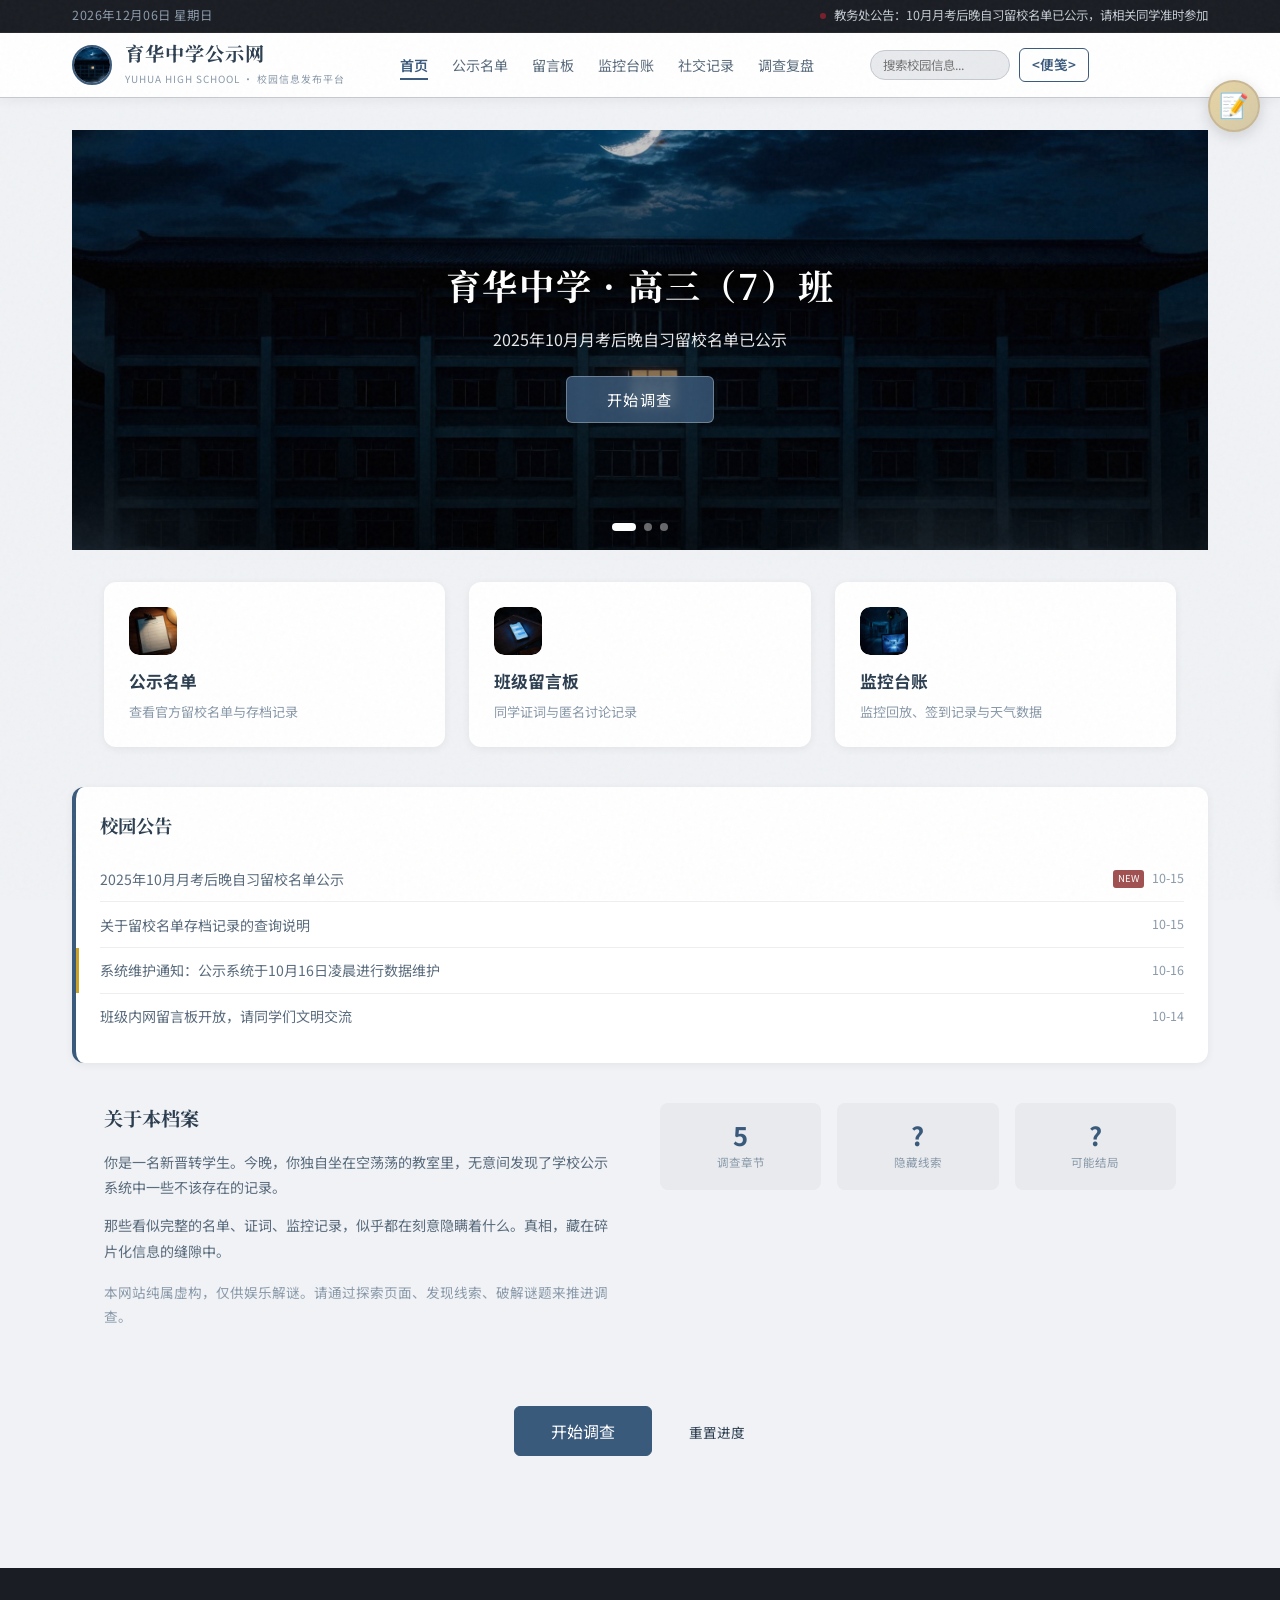
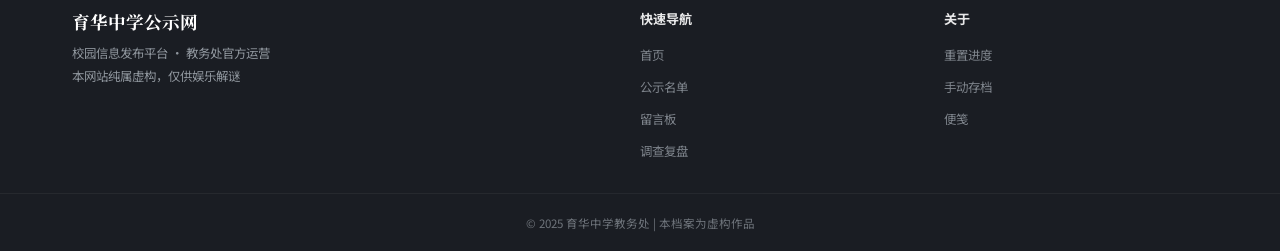
==== game.html @ dbfaebfc "Add files via upload" ====
<!DOCTYPE html>
<html lang="zh-CN">
<head>
<meta charset="UTF-8">
<meta name="viewport" content="width=device-width, initial-scale=1.0">
<title>育华中学公示网 | 晚自习留校名单</title>
<link href="https://fonts.googleapis.com/css2?family=Noto+Serif+SC:wght@400;700&family=Noto+Sans+SC:wght@300;400;500;700&display=swap" rel="stylesheet">
<link rel="stylesheet" href="style.css">
</head>
<body>

<!-- ========== 顶部公告栏 ========== -->
<div class="top-bar">
  <div class="top-bar-inner">
    <span class="top-bar-date" id="top-bar-date">2025年10月15日 星期三</span>
    <div class="top-bar-notice">
      <span class="notice-dot"></span>
      <span>教务处公告：10月月考后晚自习留校名单已公示，请相关同学准时参加</span>
    </div>
  </div>
</div>

<!-- ========== 粘性导航头 ========== -->
<header class="site-header-bar" id="site-header-bar">
  <div class="header-inner">
    <div class="header-logo" onclick="showPage('page-home')">
      <div class="logo-icon">
        <img src="school-night.jpg" alt="校徽" class="logo-img">
      </div>
      <div class="logo-text">
        <h1>育华中学公示网</h1>
        <span>YUHUA HIGH SCHOOL · 校园信息发布平台</span>
      </div>
    </div>
    <nav class="header-nav">
      <a href="#" onclick="showPage('page-home');return false;" class="active" data-nav="page-home">首页</a>
      <a href="#" onclick="showPage('page-ch1-main');return false;" data-nav="page-ch1-main">公示名单</a>
      <a href="#" onclick="showPage('page-ch2-forum');return false;" data-nav="page-ch2-forum">留言板</a>
      <a href="#" onclick="showPage('page-ch3-monitor');return false;" data-nav="page-ch3-monitor">监控台账</a>
      <a href="#" onclick="showPage('page-ch4-social');return false;" data-nav="page-ch4-social">社交记录</a>
      <a href="#" onclick="showPage('page-ch5-review');return false;" data-nav="page-ch5-review">调查复盘</a>
    </nav>
    <div class="header-actions">
      <div class="header-search">
        <input type="text" placeholder="搜索校园信息..." id="header-search-input">
      </div>
      <div class="header-progress" id="header-progress" style="display:none;">
        <span class="progress-chapter" id="chapter-indicator">序章</span>
      </div>
      <a href="#" class="notepad-link" onclick="toggleNotepad();return false;" title="打开便笺">&lt;便笺&gt;</a>
      <button class="header-btn" onclick="AudioSys.toggle()" title="音效开关" id="audio-toggle"><img src="icon-audio.svg" class="icon-img btn-icon" alt="" aria-hidden="true"></button>
      <button class="header-btn" id="hint-btn" onclick="onHintButtonClick()" title="获取提示（点击3次获得完整提示，可随时回顾）"><img src="icon-bulb.svg" class="icon-img btn-icon" alt="" aria-hidden="true"></button>
      <button class="header-btn" onclick="saveGame()" title="手动存档"><img src="icon-save.svg" class="icon-img btn-icon" alt="" aria-hidden="true"></button>
    </div>
  </div>
</header>

<!-- ========== 便签纸面板 ========== -->
<div class="notepad-panel theme-yellow" id="notepad-panel">
  <button class="notepad-hide-btn" onclick="toggleNotepad()" title="隐藏便笺">−</button>
  <div class="notepad-header">
    <h3>调查笔记</h3>
    <div style="display:flex;align-items:center;gap:8px;">
      <div class="notepad-theme-selector">
        <div class="theme-dot active" style="background:#fef9e7;border-color:#e8d5a3;" onclick="changeNotepadTheme('theme-yellow')" title="经典黄"></div>
        <div class="theme-dot" style="background:#e8f4fd;" onclick="changeNotepadTheme('theme-blue')" title="深海蓝"></div>
        <div class="theme-dot" style="background:#fde8f0;" onclick="changeNotepadTheme('theme-pink')" title="樱花粉"></div>
        <div class="theme-dot" style="background:#2a2d33;" onclick="changeNotepadTheme('theme-dark')" title="暗夜黑"></div>
      </div>
    </div>
  </div>
  
  <!-- 便签纸工具栏 -->
  <div class="notepad-toolbar">
    <div class="toolbar-section">
      <span class="toolbar-label">快速插入</span>
      <div class="toolbar-btns">
        <button class="toolbar-btn" onclick="insertTimestamp()" title="插入时间戳"><img src="icon-clock.svg" class="icon-img btn-icon" alt="" aria-hidden="true"></button>
        <button class="toolbar-btn" onclick="insertNotepadTemplate('timeline')" title="时间线模板"><img src="icon-calendar.svg" class="icon-img btn-icon" alt="" aria-hidden="true"></button>
        <button class="toolbar-btn" onclick="insertNotepadTemplate('clues')" title="线索清单"><img src="icon-list.svg" class="icon-img btn-icon" alt="" aria-hidden="true"></button>
        <button class="toolbar-btn" onclick="insertNotepadTemplate('symbols')" title="符号线索"><img src="icon-crystal.svg" class="icon-img btn-icon" alt="" aria-hidden="true"></button>
        <button class="toolbar-btn" onclick="insertNotepadTemplate('evidence')" title="证据链"><img src="icon-link.svg" class="icon-img btn-icon" alt="" aria-hidden="true"></button>
        <button class="toolbar-btn" onclick="insertNotepadTemplate('suspects')" title="嫌疑人"><img src="icon-detective.svg" class="icon-img btn-icon" alt="" aria-hidden="true"></button>
      </div>
    </div>
    <div class="toolbar-section">
      <span class="toolbar-label">操作</span>
      <div class="toolbar-btns">
        <button class="toolbar-btn" onclick="exportNotepad()" title="导出笔记"><img src="icon-save.svg" class="icon-img btn-icon" alt="" aria-hidden="true"></button>
        <button class="toolbar-btn danger" onclick="clearNotepad()" title="清空"><img src="icon-trash.svg" class="icon-img btn-icon" alt="" aria-hidden="true"></button>
      </div>
    </div>
  </div>
  
  <div class="notepad-body">
    <textarea id="notepad-text" placeholder="在这里记录你的推理和发现..."></textarea>
  </div>
  <div class="notepad-footer">
    <span>自动保存中...</span>
    <span id="notepad-wordcount">0 字</span>
  </div>
</div>

<!-- ========== 便笺悬浮按钮 ========== -->
<button class="notepad-toggle" id="notepad-toggle" onclick="toggleNotepad()" title="打开便笺">📝</button>

<!-- ========== 提示气泡 ========== -->
<div class="hint-bubble" id="hint-bubble"></div>

<!-- ========== 提示面板（可反复查看已解锁的各级提示） ========== -->
<div class="hint-panel" id="hint-panel">
  <div class="hint-panel-header">
    <span class="hint-panel-title"><img src="icon-bulb.svg" class="icon-img inline-icon" alt="" style="width:18px;height:18px;vertical-align:middle;"> 调查提示</span>
    <button class="hint-panel-close" onclick="toggleHintPanel(false)" title="关闭">&times;</button>
  </div>
  <div class="hint-panel-body" id="hint-panel-body">
    <p style="color:var(--text-muted);font-size:0.8rem;text-align:center;padding:20px 0;">点击下方按钮获取提示。每章最多3级，越往后越详细。已获取的提示可随时在此回顾。</p>
  </div>
  <div class="hint-panel-footer">
    <button class="btn btn-primary hint-next-btn" id="hint-next-btn" onclick="getHint(currentChapterHint)">获取下一级提示</button>
  </div>
</div>
<div class="hint-panel-overlay" id="hint-panel-overlay" onclick="toggleHintPanel(false)"></div>

<!-- ========== 章节过渡动画 ========== -->
<div class="chapter-trans" id="chapter-transition">
  <div class="ch-num">CHAPTER 01</div>
  <div class="ch-title">异常公示</div>
  <div class="ch-sub">一切看起来都很正常，除了那些被精心掩盖的细节。</div>
  <div class="ch-tap">点击继续</div>
</div>

<!-- ========== 模态框容器 ========== -->
<div class="modal-overlay" id="modal-generic" onclick="if(event.target===this)closeModal('modal-generic')">
  <div class="modal-box">
    <div class="modal-header">
      <h2 id="modal-title">标题</h2>
      <button class="modal-close" onclick="closeModal('modal-generic')">×</button>
    </div>
    <div class="modal-body" id="modal-body">内容</div>
  </div>
</div>

<!-- ═══════════════════════════════════════ -->
<!-- ========== 页面内容开始 ========== -->
<!-- ═══════════════════════════════════════ -->

<!-- ═══════════════════════════════════════ -->
<!-- ========== 首页/Hero区 ========== -->
<!-- ═══════════════════════════════════════ -->

<div class="page active" id="page-home">
  <!-- Hero 幻灯片 -->
  <div class="hero-section">
    <div class="hero-slide active" id="hero-slide-1">
      <div class="hero-bg" style="background:url('school-night.jpg') center/cover no-repeat;"></div>
      <div class="hero-overlay"></div>
      <div class="hero-content">
        <h2>育华中学 · 高三（7）班</h2>
        <p>2025年10月月考后晚自习留校名单已公示</p>
        <button class="hero-btn" onclick="startGame()">开始调查</button>
      </div>
    </div>
    <div class="hero-slide" id="hero-slide-2">
      <div class="hero-bg" style="background:url('classroom-night.jpg') center/cover no-repeat;"></div>
      <div class="hero-overlay"></div>
      <div class="hero-content">
        <h2>空荡的教室</h2>
        <p>那个夜晚，教室里发生了什么？</p>
      </div>
    </div>
    <div class="hero-slide" id="hero-slide-3">
      <div class="hero-bg" style="background:url('corridor-dark.jpg') center/cover no-repeat;"></div>
      <div class="hero-overlay"></div>
      <div class="hero-content">
        <h2>深夜走廊</h2>
        <p>每一份记录背后，都藏着不为人知的秘密</p>
      </div>
    </div>
    <div class="hero-dots">
      <div class="hero-dot active" onclick="switchHeroSlide(0)"></div>
      <div class="hero-dot" onclick="switchHeroSlide(1)"></div>
      <div class="hero-dot" onclick="switchHeroSlide(2)"></div>
    </div>
  </div>

  <!-- 快捷入口 -->
  <div class="quick-cards">
    <div class="quick-card" onclick="showPage('page-ch1-main')">
      <div class="quick-card-icon" style="background:#e8f4f8;color:#3a5a7c;">
        <img src="card-roster.jpg" alt="公示" class="quick-card-img">
      </div>
      <h3>公示名单</h3>
      <p>查看官方留校名单与存档记录</p>
    </div>
    <div class="quick-card" onclick="showPage('page-ch2-forum')">
      <div class="quick-card-icon" style="background:#fdf2f0;color:#a05050;">
        <img src="card-forum.jpg" alt="留言" class="quick-card-img">
      </div>
      <h3>班级留言板</h3>
      <p>同学证词与匿名讨论记录</p>
    </div>
    <div class="quick-card" onclick="showPage('page-ch3-monitor')">
      <div class="quick-card-icon" style="background:#f0f7f0;color:#4a7c59;">
        <img src="card-monitor.jpg" alt="监控" class="quick-card-img">
      </div>
      <h3>监控台账</h3>
      <p>监控回放、签到记录与天气数据</p>
    </div>
  </div>

  <!-- 公告栏 -->
  <div class="notice-board-home">
    <h3>校园公告</h3>
    <div class="notice-item-home" onclick="showPage('page-ch1-main')">
      <span class="notice-title">2025年10月月考后晚自习留校名单公示</span>
      <span class="tag-new">NEW</span>
      <span class="notice-date">10-15</span>
    </div>
    <div class="notice-item-home" onclick="showPage('page-ch1-archive')">
      <span class="notice-title">关于留校名单存档记录的查询说明</span>
      <span class="notice-date">10-15</span>
    </div>
    <div class="notice-item-home special" onclick="showPage('page-ch1-main')">
      <span class="notice-title">系统维护通知：公示系统于10月16日凌晨进行数据维护</span>
      <span class="notice-date">10-16</span>
    </div>
    <div class="notice-item-home" onclick="showPage('page-ch2-forum')">
      <span class="notice-title">班级内网留言板开放，请同学们文明交流</span>
      <span class="notice-date">10-14</span>
    </div>
  </div>

  <!-- 关于 -->
  <div class="about-section">
    <div class="about-text">
      <h3>关于本档案</h3>
      <p>你是一名新晋转学生。今晚，你独自坐在空荡荡的教室里，无意间发现了学校公示系统中一些不该存在的记录。</p>
      <p>那些看似完整的名单、证词、监控记录，似乎都在刻意隐瞒着什么。真相，藏在碎片化信息的缝隙中。</p>
      <p style="color:var(--text-muted);font-size:0.85rem;margin-top:1rem;">本网站纯属虚构，仅供娱乐解谜。请通过探索页面、发现线索、破解谜题来推进调查。</p>
    </div>
    <div class="about-stats">
      <div class="stat-item">
        <div class="stat-number">5</div>
        <div class="stat-label">调查章节</div>
      </div>
      <div class="stat-item">
        <div class="stat-number">?</div>
        <div class="stat-label">隐藏线索</div>
      </div>
      <div class="stat-item">
        <div class="stat-number">?</div>
        <div class="stat-label">可能结局</div>
      </div>
    </div>
  </div>

  <div style="text-align:center;padding:2rem 0;">
    <button class="btn btn-primary" onclick="startGame()" style="font-size:1rem;padding:12px 36px;">开始调查</button>
    <button class="btn btn-ghost" onclick="resetGame()" style="margin-left:12px;">重置进度</button>
  </div>
</div>

<!-- ═══════════════════════════════════════ -->
<!-- ========== 第一章：异常公示网页 ========== -->
<!-- ═══════════════════════════════════════ -->

<!-- 育华中学官方公示网（主页） -->
<div class="page" id="page-ch1-main">
  <div class="school-site">
    <div class="site-header">
      <h1><img src="icon-school.svg" class="icon-img title-icon" alt="" aria-hidden="true"> 育华中学官方公示网</h1>
      <div class="sub">育华中学教务处 · 校园信息发布平台</div>
    </div>
    <div class="site-nav">
      <a href="#" class="active" onclick="showPage('page-ch1-main');return false;">首页公示</a>
      <a href="#" onclick="showPage('page-ch1-archive');return false;">班级留校名单存档</a>
      <a href="#" class="locked" data-target="page-ch1-history" onclick="showPage('page-ch1-history');return false;">历史存档溯源</a>
      <a href="#" onclick="goToChapter(2);return false;">下一章 →</a>
    </div>
    <div class="site-body">
      <div class="notice-banner">
        <strong><img src="icon-megaphone.svg" class="icon-img title-icon" alt="" aria-hidden="true"> 公告</strong> 2025年10月月考后晚自习安排已公布，请各班级严格遵守留校名单安排。
      </div>

      <div class="card">
        <div class="card-title">2025年10月月考后晚自习留校名单</div>
        <div class="card-subtitle">公示日期：2025-10-15 | 有效期限：2025-10-15 至 2025-10-31</div>
        <p style="font-size:0.85rem;color:var(--text-muted);margin-bottom:12px;">
          以下名单为高三（7）班10月15日月考后晚自习留校学生名单。请相关学生准时参加，不得无故缺席。
        </p>
        <table class="data-table" id="ch1-roster-table">
          <thead>
            <tr><th>序号</th><th>姓名</th><th>学号</th><th>留校原因</th><th>签到状态</th></tr>
          </thead>
          <tbody>
            <tr><td>1</td><td>王明</td><td>20220301</td><td>数学补考</td><td><span style="color:var(--success);font-weight:600;">✓</span> 已签到</td></tr>
            <tr><td>2</td><td>李婷</td><td>20220305</td><td>英语听写</td><td><span style="color:var(--success);font-weight:600;">✓</span> 已签到</td></tr>
            <tr><td>3</td><td>张浩</td><td>20220308</td><td>物理实验</td><td><span style="color:var(--success);font-weight:600;">✓</span> 已签到</td></tr>
            <tr><td>4</td><td>刘洋</td><td>20220312</td><td>化学补习</td><td><span style="color:var(--success);font-weight:600;">✓</span> 已签到</td></tr>
            <tr><td>5</td><td>陈雪</td><td>20220315</td><td>语文默写</td><td><span style="color:var(--success);font-weight:600;">✓</span> 已签到</td></tr>
            <tr><td>6</td><td>赵伟</td><td>20220318</td><td>生物实验</td><td><span style="color:var(--success);font-weight:600;">✓</span> 已签到</td></tr>
            <tr><td>7</td><td>孙丽</td><td>20220322</td><td>地理补习</td><td><span style="color:var(--success);font-weight:600;">✓</span> 已签到</td></tr>
            <tr><td>8</td><td>周杰</td><td>20220325</td><td>历史补考</td><td><span style="color:var(--success);font-weight:600;">✓</span> 已签到</td></tr>
            <tr><td>9</td><td>吴敏</td><td>20220328</td><td>政治听写</td><td><span style="color:var(--success);font-weight:600;">✓</span> 已签到</td></tr>
            <tr class="anomaly"><td>10</td><td class="erased" data-clue="ch1-name" onclick="findClue('ch1-name','被抹去的名字','公示名单第10行的人名被刻意擦除，只留下了学号：20220333','real')">[已删除]</td><td>20220333</td><td>自习</td><td class="date-anomaly">? 未记录</td></tr>
          </tbody>
        </table>
        <p style="font-size:0.8rem;color:var(--text-muted);margin-top:12px;">
          注：名单共计 <strong>9人</strong> 实际留校，考勤记录完整。如有疑问请联系教务处张老师。
        </p>
      </div>

      <div class="card">
        <div class="card-title"><img src="icon-chart.svg" class="icon-img title-icon" alt="" aria-hidden="true"> 本月留校统计</div>
        <div style="display:grid;grid-template-columns:repeat(3,1fr);gap:16px;margin-top:12px;">
          <div style="text-align:center;padding:16px;background:#fafbfc;border-radius:8px;">
            <div style="font-size:1.5rem;font-weight:700;color:var(--accent-blue);">9</div>
            <div style="font-size:0.8rem;color:var(--text-muted);">实际留校人数</div>
          </div>
          <div style="text-align:center;padding:16px;background:#fafbfc;border-radius:8px;">
            <div style="font-size:1.5rem;font-weight:700;color:var(--success);">100%</div>
            <div style="font-size:0.8rem;color:var(--text-muted);">签到完成率</div>
          </div>
          <div style="text-align:center;padding:16px;background:#fafbfc;border-radius:8px;">
            <div style="font-size:1.5rem;font-weight:700;color:var(--warning);">0</div>
            <div style="font-size:0.8rem;color:var(--text-muted);">异常记录</div>
          </div>
        </div>
      </div>

      <div class="card" style="border-left:4px solid var(--warning);">
        <div class="card-title"><img src="icon-warning.svg" class="icon-img title-icon" alt="" aria-hidden="true"> 系统提示</div>
        <p style="font-size:0.85rem;color:var(--text-secondary);line-height:1.8;">
          公示系统于 <span class="date-anomaly">10月16日凌晨02:30</span> 进行了一次数据维护。维护期间部分历史记录可能被临时隐藏。<br>
          如发现名单异常，请通过班级内网留言板反馈。
        </p>
        <p style="font-size:0.8rem;color:var(--text-muted);margin-top:8px;">
          [维护日志] 操作员：admin | 维护类型：数据归档 | 影响范围：高三（7）班 10月15日记录
        </p>
      </div>

      <!-- 新增：误导性线索 -->
      <div class="card" style="border-left:4px solid var(--success);opacity:0.9;">
        <div class="card-title"><img src="icon-megaphone.svg" class="icon-img title-icon" alt="" aria-hidden="true"> 教务处内部通知</div>
        <p style="font-size:0.85rem;color:var(--text-secondary);line-height:1.8;">
          关于10月15日高三（7）班留校名单的说明：<br><br>
          经核实，名单上第10位学生<strong>林知夏</strong>因个人原因于当晚21:00前已提前离校，未参加完整晚自习。
          根据考勤规定，未完整参加晚自习的学生不计入留校名单。<br><br>
          该生家长已于10月16日上午致电学校确认此事。请各班级不要过度解读，避免引起不必要的恐慌。
        </p>
        <div style="margin-top:10px;font-size:0.78rem;color:var(--text-muted);">
          <span style="cursor:pointer;color:var(--danger);" onclick="findClue('ch1-fake-notice','教务处内部通知','一份声称林知夏提前离校的内部通知。','fake')">[标记为可疑通知]</span>
          <span style="cursor:pointer;color:var(--accent-blue);margin-left:12px;" onclick="findClue('ch1-contra-time','时间记录','通知称林知夏21:00前离校，但签到台账的签退时间为"?"。','real')">[记录疑点]</span>
        </div>
      </div>

      <!-- 新增：剧情转折线索 -->
      <div class="card" style="border-left:4px solid var(--accent-blue);background:linear-gradient(135deg,#f0f4f8,#e8eef4);">
        <div class="card-title"><img src="icon-search.svg" class="icon-img title-icon" alt="" aria-hidden="true"> 意外发现</div>
        <p style="font-size:0.85rem;color:var(--text-secondary);line-height:1.8;">
          在公示页面的缓存文件中，你发现了一条被删除的评论：<br><br>
          <span style="font-style:italic;color:var(--text-muted);">"我是林知夏的同桌。她15号晚上确实在教室，我一直待到21:15才走，她还在那里。什么提前离校，完全是胡说！——某同学"</span><br><br>
          这条评论在发布后10分钟内被删除，删除IP地址与教务处服务器不一致。
        </p>
        <div style="margin-top:10px;font-size:0.78rem;color:var(--text-muted);">
          <span style="cursor:pointer;color:var(--success);" onclick="findClue('ch1-witness','被删除的评论','一条被删除的评论，来自林知夏的同桌，称她当晚确实在教室。','real')">[记录证词]</span>
        </div>
      </div>

      <!-- 隐藏线索：页面底部的小字 -->
      <div style="margin-top:30px;padding:16px;background:#f5f6f8;border-radius:8px;font-size:0.78rem;color:#999;line-height:1.8;">
        <strong>页面元数据：</strong><br>
        生成时间：2025-10-15 18:00:00 | 最后修改：2025-10-16 02:35:17<br>
        修改次数：<span class="tamper-mark">3次</span> | 原始版本：<span class="hidden-text" data-text="v1.0">v1.3</span><br>
        审核状态：已通过 | 发布人：<span class="tamper-mark">教务处系统</span>
        <div style="margin-top:8px;color:#bbb;font-size:0.7rem;">
          [调试信息] page_source=roster_v2 | backup_id=20251015_001 | <span style="cursor:pointer;" onclick="findClue('ch1-backup','备份记录','公示页面源码中隐藏着备份ID：20251015_001，原始版本号为v1.0，但当前显示v1.3','real')">trace_log=enabled</span>
        </div>
      </div>
    </div>
  </div>
</div>

<!-- 班级留校名单存档页（子页面） -->
<div class="page" id="page-ch1-archive">
  <div class="school-site">
    <div class="site-header">
      <h1><img src="icon-folder.svg" class="icon-img title-icon" alt="" aria-hidden="true"> 班级留校名单存档页</h1>
      <div class="sub">高三（7）班 · 班级内网 · 历史记录查询</div>
    </div>
    <div class="site-nav">
      <a href="#" onclick="showPage('page-ch1-main');return false;">← 返回公示首页</a>
      <a href="#" class="active" onclick="showPage('page-ch1-archive');return false;">班级存档</a>
      <a href="#" class="locked" data-target="page-ch1-history" onclick="showPage('page-ch1-history');return false;">历史存档溯源</a>
    </div>
    <div class="site-body">
      <div class="card">
        <div class="card-title">存档记录查询</div>
        <div class="search-box">
          <input type="text" placeholder="输入日期查询（如：2025-10-15）" id="archive-search-input" value="2025-10-15">
          <button class="btn btn-primary" onclick="searchArchive()"><img src="icon-search.svg" class="icon-img btn-icon" alt="" aria-hidden="true"> 查询</button>
        </div>
      </div>

      <div class="card" id="archive-result">
        <div class="card-title">查询结果：2025-10-15 留校记录</div>
        <div class="card-subtitle">存档编号：C7-20251015 | 存档人：班长 | 存档时间：2025-10-15 22:15</div>
        <table class="data-table">
          <thead>
            <tr><th>序号</th><th>姓名</th><th>学号</th><th>留校原因</th><th>签到时间</th><th>离校时间</th></tr>
          </thead>
          <tbody>
            <tr><td>1</td><td>王明</td><td>20220301</td><td>数学补考</td><td>18:05</td><td>21:30</td></tr>
            <tr><td>2</td><td>李婷</td><td>20220305</td><td>英语听写</td><td>18:02</td><td>21:15</td></tr>
            <tr><td>3</td><td>张浩</td><td>20220308</td><td>物理实验</td><td>18:08</td><td>21:45</td></tr>
            <tr><td>4</td><td>刘洋</td><td>20220312</td><td>化学补习</td><td>18:00</td><td>21:20</td></tr>
            <tr><td>5</td><td>陈雪</td><td>20220315</td><td>语文默写</td><td>18:03</td><td>21:10</td></tr>
            <tr><td>6</td><td>赵伟</td><td>20220318</td><td>生物实验</td><td>18:06</td><td>21:35</td></tr>
            <tr><td>7</td><td>孙丽</td><td>20220322</td><td>地理补习</td><td>18:01</td><td>21:25</td></tr>
            <tr><td>8</td><td>周杰</td><td>20220325</td><td>历史补考</td><td>18:04</td><td>21:40</td></tr>
            <tr><td>9</td><td>吴敏</td><td>20220328</td><td>政治听写</td><td>18:07</td><td>21:50</td></tr>
          </tbody>
        </table>
        <p style="font-size:0.8rem;color:var(--text-muted);margin-top:12px;">
          本存档由班长于晚自习结束后整理提交，共计 <strong>9人</strong> 完成留校自习并按时离校。
        </p>
      </div>

      <div class="card" style="background:linear-gradient(135deg,#fafbfc,#f0f2f5);">
        <div class="card-title"><img src="icon-list.svg" class="icon-img title-icon" alt="" aria-hidden="true"> 存档备注</div>
        <div class="memo-paper">
          <div class="memo-text">
            10月15日晚自习情况正常，所有留校学生均按时签到、按时离校。<br>
            无异常情况报告。<br><br>
            <span style="color:#999;font-size:0.8rem;">——班长 10月15日 22:15</span>
          </div>
        </div>
        <div style="margin-top:12px;padding:10px;background:#fff;border-radius:6px;font-size:0.8rem;color:var(--text-muted);">
          <strong>系统批注：</strong>本存档已通过教务处审核，与公示网数据一致。
          <span style="cursor:pointer;color:var(--accent-blue);" onclick="findClue('ch1-consistent','数据一致性','公示网和班级存档都显示9人留校，且数据完全一致。','half')">[查看审核日志]</span>
        </div>
      </div>

      <!-- 隐藏的符号线索 -->
      <div class="card" style="border:2px dashed var(--border);background:#fafbfc;">
        <div class="card-title"><img src="icon-search.svg" class="icon-img title-icon" alt="" aria-hidden="true"> 页面底部发现</div>
        <p style="font-size:0.85rem;color:var(--text-secondary);margin-bottom:12px;">
          在存档页面的角落，你发现了一些奇怪的涂鸦痕迹：
        </p>
        <div style="display:flex;gap:12px;justify-content:center;padding:16px;background:#fff;border-radius:8px;">
          <div style="font-size:2rem;cursor:pointer;" onclick="findClue('sym-clue-1','符号线索：木','存档页边缘画着一棵树。旁边有模糊的字迹。','real')" title="点击调查"><img src="icon-sym-tree.svg" class="icon-img symbol-clue-icon" alt="" aria-hidden="true"></div>
          <div style="font-size:2rem;opacity:0.3;">?</div>
          <div style="font-size:2rem;opacity:0.3;">?</div>
        </div>
        <p style="font-size:0.78rem;color:var(--text-muted);margin-top:12px;text-align:center;">
          这些符号似乎有什么含义...（需要更多线索才能解读）
        </p>
      </div>
    </div>
  </div>
</div>

<!-- 历史存档溯源页面（解锁后） -->
<div class="page" id="page-ch1-history">
  <div class="school-site page-corrupted">
    <div class="site-header" style="background:linear-gradient(135deg,#4a3a3a,#5a4a4a);">
      <h1 class="glitch" data-text="历史存档溯源">历史存档溯源</h1>
      <div class="sub"><img src="icon-warning.svg" class="icon-img inline-icon" alt="" aria-hidden="true"> 部分记录被替换遮盖</div>
    </div>
    <div class="site-nav">
      <a href="#" onclick="showPage('page-ch1-main');return false;">公示首页</a>
      <a href="#" onclick="showPage('page-ch1-archive');return false;">班级存档</a>
      <a href="#" class="active" onclick="showPage('page-ch1-history');return false;">历史溯源</a>
    </div>
    <div class="site-body">
      <div class="notice-banner danger">
        <strong><img src="icon-warning.svg" class="icon-img title-icon" alt="" aria-hidden="true"> 警告</strong> 您正在访问被系统标记为"已归档"的历史记录。以下数据可能包含已删除或已被替换的内容。
      </div>

      <div class="card">
        <div class="card-title" style="color:var(--danger);"><img src="icon-scroll.svg" class="icon-img title-icon" alt="" aria-hidden="true"> 原始版本 v1.0（已删除）</div>
        <div class="card-subtitle">备份ID：20251015_001 | 创建时间：2025-10-15 18:00 | <span class="tamper-mark">删除时间：2025-10-16 02:33</span></div>
        <table class="data-table">
          <thead>
            <tr><th>序号</th><th>姓名</th><th>学号</th><th>留校原因</th><th>状态</th></tr>
          </thead>
          <tbody>
            <tr><td>1</td><td>王明</td><td>20220301</td><td>数学补考</td><td><span style="color:var(--success);">✓</span></td></tr>
            <tr><td>2</td><td>李婷</td><td>20220305</td><td>英语听写</td><td><span style="color:var(--success);">✓</span></td></tr>
            <tr><td>3</td><td>张浩</td><td>20220308</td><td>物理实验</td><td><span style="color:var(--success);">✓</span></td></tr>
            <tr><td>4</td><td>刘洋</td><td>20220312</td><td>化学补习</td><td><span style="color:var(--success);">✓</span></td></tr>
            <tr><td>5</td><td>陈雪</td><td>20220315</td><td>语文默写</td><td><span style="color:var(--success);">✓</span></td></tr>
            <tr><td>6</td><td>赵伟</td><td>20220318</td><td>生物实验</td><td><span style="color:var(--success);">✓</span></td></tr>
            <tr><td>7</td><td>孙丽</td><td>20220322</td><td>地理补习</td><td><span style="color:var(--success);">✓</span></td></tr>
            <tr><td>8</td><td>周杰</td><td>20220325</td><td>历史补考</td><td><span style="color:var(--success);">✓</span></td></tr>
            <tr><td>9</td><td>吴敏</td><td>20220328</td><td>政治听写</td><td><span style="color:var(--success);">✓</span></td></tr>
            <tr style="background:rgba(160,80,80,0.08);"><td>10</td><td><strong style="color:var(--danger);">林知夏</strong></td><td>20220333</td><td>自习</td><td class="date-anomaly">? 未离校</td></tr>
          </tbody>
        </table>
        <div style="margin-top:16px;padding:12px;background:rgba(160,80,80,0.05);border-radius:6px;border-left:3px solid var(--danger);">
          <p style="font-size:0.85rem;color:var(--danger);">
            <strong>原始记录备注：</strong>林知夏同学于21:30后仍未离校，值班老师巡查时未找到该生。22:00再次确认时，该生座位已空，但未签退。
          </p>
        </div>
      </div>

      <div class="card" style="border:2px solid var(--warning);">
        <div class="card-title"><img src="icon-search.svg" class="icon-img title-icon" alt="" aria-hidden="true"> 篡改痕迹分析</div>
        <div style="font-size:0.85rem;color:var(--text-secondary);line-height:2;">
          <p>• 原始版本包含 <strong>10人</strong>，当前版本仅显示 <strong>9人</strong></p>
          <p>• 第10条记录（林知夏，学号20220333）在 v1.3 中被标记为"已删除"</p>
          <p>• 修改时间：2025-10-16 02:33，操作者IP：<span class="tamper-mark">内网-班长终端</span></p>
          <p>• 修改说明：<span class="strikethrough-fake">数据纠错：删除异常记录</span></p>
          <p>• 原始备注被替换为：<span class="strikethrough-fake">"无异常情况"</span></p>
        </div>
      </div>

      <!-- 第一章符号谜题：被抹去的名字 -->
      <div class="card" id="symbol-puzzle-ch1" style="border:2px solid var(--accent-blue);background:linear-gradient(135deg,#1a1d23,#252a33);color:#c0c8d0;">
        <div class="card-title" style="color:#fff;"><img src="icon-crystal.svg" class="icon-img title-icon" alt="" aria-hidden="true"> 符号解谜：被抹去的名字</div>
        <p style="font-size:0.85rem;margin-bottom:16px;opacity:0.8;">
          你发现了一些奇怪的符号组合。通过之前找到的线索，你知道每个符号代表一个拼音音节。组合起来，就是被抹去的那个人名。
        </p>
        <div class="symbol-panel" style="margin:0;background:transparent;">
          <div class="symbol-row" id="ch1-symbol-row">
            <div class="symbol-item locked" data-symbol="sym-tree" onclick="onSymbolClick('sym-tree')"><img src="icon-sym-tree.svg" class="icon-img symbol-item-icon" alt="" aria-hidden="true"></div>
            <div class="symbol-item locked" data-symbol="sym-water" onclick="onSymbolClick('sym-water')"><img src="icon-sym-water.svg" class="icon-img symbol-item-icon" alt="" aria-hidden="true"></div>
            <div class="symbol-item locked" data-symbol="sym-moon" onclick="onSymbolClick('sym-moon')"><img src="icon-sym-moon.svg" class="icon-img symbol-item-icon" alt="" aria-hidden="true"></div>
          </div>
          <div style="text-align:center;margin:12px 0;font-size:0.8rem;opacity:0.6;">
            点击符号查看已解锁的线索。需要先找到对应的符号线索才能破解。
          </div>
          <div style="margin-top:20px;padding:16px;background:rgba(0,0,0,0.2);border-radius:8px;">
            <div style="font-size:0.8rem;margin-bottom:8px;">输入解谜答案（拼音，小写）：</div>
            <div class="puzzle-input-group" style="justify-content:center;">
              <input type="text" class="puzzle-input" id="ch1-puzzle-answer" placeholder="输入拼音..." style="background:rgba(0,0,0,0.2);color:#fff;border-color:rgba(192,200,208,0.3);">
              <button class="btn btn-primary" onclick="checkChapter1Puzzle()"><img src="icon-unlock.svg" class="icon-img btn-icon" alt="" aria-hidden="true"> 验证</button>
            </div>
          </div>
        </div>
      </div>

      <div style="text-align:center;margin-top:24px;">
        <button class="btn btn-primary" onclick="goToChapter(2)">→ 进入第二章：多页证词博弈</button>
      </div>
    </div>
  </div>
</div>
<!-- ═══════════════════════════════════════ -->
<!-- ========== 第二章：多页证词博弈 ========== -->
<!-- ═══════════════════════════════════════ -->

<!-- 班级内网留言板 -->
<div class="page" id="page-ch2-forum">
  <div class="school-site">
    <div class="site-header">
      <h1><img src="icon-chat.svg" class="icon-img title-icon" alt="" aria-hidden="true"> 班级内网留言板</h1>
      <div class="sub">高三（7）班 · 匿名交流平台 · 仅限本班访问</div>
    </div>
    <div class="site-nav">
      <a href="#" class="active" onclick="showPage('page-ch2-forum');return false;">留言板</a>
      <a href="#" onclick="showPage('page-ch2-testimony-a');return false;">证词：王明</a>
      <a href="#" onclick="showPage('page-ch2-testimony-b');return false;">证词：李婷</a>
      <a href="#" onclick="showPage('page-ch2-testimony-c');return false;">证词：班长</a>
      <a href="#" class="locked" data-target="page-ch2-private" onclick="showPage('page-ch2-private');return false;">私密存档</a>
      <a href="#" onclick="goToChapter(3);return false;">下一章 →</a>
    </div>
    <div class="site-body">
      <div class="notice-banner">
        <strong><img src="icon-pin.svg" class="icon-img title-icon" alt="" aria-hidden="true"> 版规</strong> 本留言板仅供学习交流，禁止发布不实信息。所有发言将被记录。
      </div>

      <div class="card">
        <div class="card-title"><img src="icon-calendar.svg" class="icon-img title-icon" alt="" aria-hidden="true"> 2025年10月15日 晚自习讨论</div>
        
        <div class="forum-post" data-clue="ch2-flood1" onclick="findClue('ch2-flood1','留言：奶茶','有人发了一条无关留言','useless')">
          <div class="author">@匿名同学A</div>
          <div class="time">10-15 18:23</div>
          <div class="content">今晚晚自习有人一起点奶茶吗？我饿了...</div>
        </div>

        <div class="forum-post" data-clue="ch2-real1" onclick="findClue('ch2-real1','留言：后排的女生','有人提到看到有个女生还坐在教室后排','real')">
          <div class="author">@匿名同学B</div>
          <div class="time">10-15 19:45</div>
          <div class="content">刚才去洗手间路过7班教室，看到有个女生还坐在后排靠窗的位置，好像在写什么。这么晚了还不走吗？</div>
        </div>

        <div class="forum-post" data-clue="ch2-fake1" onclick="findClue('ch2-fake1','留言：全员已走','有人声称21:30前教室已无人','fake')">
          <div class="author">@匿名同学C</div>
          <div class="time">10-15 21:35</div>
          <div class="content">刚查完房，7班教室已经没人了。今天留校的都走得挺早的，21:30之前就全走光了。锁门师傅都确认过了。</div>
        </div>

        <div class="forum-post" data-clue="ch2-flood2" onclick="findClue('ch2-flood2','留言：月考','关于考试的抱怨','useless')">
          <div class="author">@匿名同学D</div>
          <div class="time">10-15 22:01</div>
          <div class="content">这次月考数学最后一题太难了，有人做出来吗？求讲解！</div>
        </div>

        <div class="forum-post" data-clue="ch2-half1" onclick="findClue('ch2-half1','留言：班长整理名单','班长提交了名单整理结果','half')">
          <div class="author">@班长</div>
          <div class="time">10-15 22:15</div>
          <div class="content">今天的留校名单已整理完毕并提交教务处。所有人按时签到、按时离校。无异常。[已归档]</div>
        </div>

        <div class="forum-post" data-clue="ch2-fake2" onclick="findClue('ch2-fake2','留言：没有第10人','有人坚称名单只有9人','fake')">
          <div class="author">@匿名同学E</div>
          <div class="time">10-16 08:30</div>
          <div class="content">看到有人在问昨天留校的事，我就在7班，名单上确实只有9个人啊。哪有什么第10个人？别造谣了。</div>
        </div>

        <div class="forum-post" data-clue="ch2-real2" onclick="findClue('ch2-real2','留言：值班巡查','值班老师提到21:30后巡查时还有人','real')">
          <div class="author">@匿名同学F</div>
          <div class="time">10-16 09:12</div>
          <div class="content">我昨晚值班，21:30巡查的时候7班确实还有人。不过22:00再去看的时候已经没人了。没什么异常的，可能就是走得晚吧。</div>
        </div>

        <div class="forum-post" data-clue="ch2-flood3" onclick="findClue('ch2-flood3','留言：麻辣烫','关于食堂的讨论','useless')">
          <div class="author">@匿名同学G</div>
          <div class="time">10-16 12:05</div>
          <div class="content">食堂二楼的麻辣烫今天换配方了，感觉没以前好吃了。</div>
        </div>
      </div>

      <div class="card" style="border:2px dashed var(--border);background:#fafbfc;">
        <div class="card-title"><img src="icon-search.svg" class="icon-img title-icon" alt="" aria-hidden="true"> 页面角落的发现</div>
        <p style="font-size:0.85rem;color:var(--text-secondary);margin-bottom:12px;">
          在留言板的源代码注释中，你发现了一些奇怪的符号：
        </p>
        <div style="display:flex;gap:12px;justify-content:center;padding:16px;background:#fff;border-radius:8px;">
          <div style="font-size:2rem;cursor:pointer;" onclick="findClue('sym-clue-2','符号线索：水','留言板源码注释中画着水滴的图案。旁边有些字迹。','real')" title="点击调查"><img src="icon-sym-water.svg" class="icon-img symbol-clue-icon" alt="" aria-hidden="true"></div>
        </div>
      </div>

      <!-- 增强：论坛用户搜索解谜 -->
      <div class="card" style="border:2px solid var(--accent-blue);background:linear-gradient(135deg,#f0f4f8,#e8eef4);">
        <div class="card-title"><img src="icon-search.svg" class="icon-img title-icon" alt="" aria-hidden="true"> 用户发帖记录查询</div>
        <p style="font-size:0.85rem;color:var(--text-secondary);margin-bottom:12px;line-height:1.8;">
          班级留言板支持按用户ID查询历史发帖。你注意到某些同学的关键帖子被隐藏了...
        </p>
        <div class="search-box">
          <input type="text" placeholder="输入用户ID..." id="forum-user-search" style="background:#fff;">
          <button class="btn btn-primary" onclick="searchForumUser()"><img src="icon-search.svg" class="icon-img btn-icon" alt="" aria-hidden="true"> 查询</button>
        </div>
        <div id="forum-search-result" style="display:none;margin-top:16px;"></div>
        <div id="forum-search-hint" style="display:none;margin-top:12px;padding:10px;background:rgba(201,162,39,0.05);border-radius:6px;font-size:0.8rem;color:var(--text-secondary);">
          <strong>查询失败：</strong>未找到该用户。
        </div>
      </div>
    </div>
  </div>
</div>

<!-- 证词页面A：王明 -->
<div class="page" id="page-ch2-testimony-a">
  <div class="school-site">
    <div class="site-header">
      <h1><img src="icon-memo.svg" class="icon-img title-icon" alt="" aria-hidden="true"> 个人证词存档</h1>
      <div class="sub">高三（7）班 · 王明 · 学号：20220301</div>
    </div>
    <div class="site-nav">
      <a href="#" onclick="showPage('page-ch2-forum');return false;">← 留言板</a>
      <a href="#" class="active" onclick="showPage('page-ch2-testimony-a');return false;">王明</a>
      <a href="#" onclick="showPage('page-ch2-testimony-b');return false;">李婷</a>
      <a href="#" onclick="showPage('page-ch2-testimony-c');return false;">班长</a>
    </div>
    <div class="site-body">
      <div class="card">
        <div class="card-title">证人陈述记录</div>
        <div class="card-subtitle">记录时间：2025-10-16 10:00 | 记录人：教务处</div>
        <div class="memo-paper">
          <div class="memo-text">
            我叫王明，学号20220301。10月15日晚上我留在学校补考数学。<br><br>
            我大概18:00到教室，21:30左右考完离开。期间我没有注意到有什么异常。<br><br>
            教室里还有其他同学，但我不记得具体有谁了。我走的时候教室里还有几个人，但我没注意。<br><br>
            <span class="evidence-highlight">我大概21:20就收拾东西走了，可能记错时间了。</span>
          </div>
        </div>
        <div style="margin-top:12px;padding:10px;background:#fff;border-radius:6px;font-size:0.8rem;color:var(--text-muted);">
          <span style="cursor:pointer;color:var(--accent-blue);" onclick="findClue('ch2-contra-a','王明的证词','王明自称21:20离开，但存档记录显示离校时间为21:30。','real')">[记录疑点]</span>
        </div>
      </div>
    </div>
  </div>
</div>

<!-- 证词页面B：李婷 -->
<div class="page" id="page-ch2-testimony-b">
  <div class="school-site">
    <div class="site-header">
      <h1><img src="icon-memo.svg" class="icon-img title-icon" alt="" aria-hidden="true"> 个人证词存档</h1>
      <div class="sub">高三（7）班 · 李婷 · 学号：20220305</div>
    </div>
    <div class="site-nav">
      <a href="#" onclick="showPage('page-ch2-forum');return false;">← 留言板</a>
      <a href="#" onclick="showPage('page-ch2-testimony-a');return false;">王明</a>
      <a href="#" class="active" onclick="showPage('page-ch2-testimony-b');return false;">李婷</a>
      <a href="#" onclick="showPage('page-ch2-testimony-c');return false;">班长</a>
    </div>
    <div class="site-body">
      <div class="card">
        <div class="card-title">证人陈述记录</div>
        <div class="card-subtitle">记录时间：2025-10-16 10:30 | 记录人：教务处</div>
        <div class="memo-paper">
          <div class="memo-text">
            我叫李婷，学号20220305。10月15日晚上我参加英语听写补测。<br><br>
            我18:00左右到教室，21:15左右离开。走的时候我看到<span class="tamper-mark">教室里还有三四个同学</span>。<br><br>
            <span class="evidence-highlight">我记得后排靠窗的位置有个女生还在写东西，但当时没看清是谁。</span><br><br>
            我走的时候是跟陈雪一起走的，我们可以互相作证。
          </div>
        </div>
        <div style="margin-top:12px;padding:10px;background:#fff;border-radius:6px;font-size:0.8rem;color:var(--text-muted);">
          <span style="cursor:pointer;color:var(--accent-blue);" onclick="findClue('ch2-contra-b','李婷的证词','李婷提到21:15离开时，后排靠窗仍有女生在写东西。','real')">[记录疑点]</span>
        </div>
      </div>
    </div>
  </div>
</div>

<!-- 证词页面C：班长 -->
<div class="page" id="page-ch2-testimony-c">
  <div class="school-site">
    <div class="site-header">
      <h1><img src="icon-memo.svg" class="icon-img title-icon" alt="" aria-hidden="true"> 个人证词存档</h1>
      <div class="sub">高三（7）班 · 班长 · 学号：20220310</div>
    </div>
    <div class="site-nav">
      <a href="#" onclick="showPage('page-ch2-forum');return false;">← 留言板</a>
      <a href="#" onclick="showPage('page-ch2-testimony-a');return false;">王明</a>
      <a href="#" onclick="showPage('page-ch2-testimony-b');return false;">李婷</a>
      <a href="#" class="active" onclick="showPage('page-ch2-testimony-c');return false;">班长</a>
    </div>
    <div class="site-body">
      <div class="card">
        <div class="card-title">证人陈述记录</div>
        <div class="card-subtitle">记录时间：2025-10-16 09:00 | 记录人：教务处</div>
        <div class="memo-paper">
          <div class="memo-text">
            我是班长，学号20220310。作为班级负责人，我负责整理每天的留校名单并提交教务处。<br><br>
            10月15日的留校名单我已经仔细核对过了，<span class="strikethrough-fake">共计10人</span> <strong>共计9人</strong> 留校，所有人都按时签到、按时离校。<br><br>
            我21:45左右离开教室，走的时候做了最后的检查，<span class="evidence-highlight">确认教室里已经没有人了</span>。<br><br>
            名单和签到记录都已经提交教务处审核，数据没有问题。
          </div>
        </div>
        <div style="margin-top:12px;padding:10px;background:rgba(201,162,39,0.05);border-radius:6px;border-left:3px solid var(--warning);font-size:0.8rem;color:var(--text-secondary);">
          <span style="cursor:pointer;color:var(--accent-blue);display:block;" onclick="findClue('ch2-contra-c','班长的证词','班长称21:45离开并确认无人，但名单提交时间为22:15，且证词中人数有涂改痕迹。','fake')">[记录疑点]</span>
        </div>
      </div>

      <!-- 第二章符号谜题 -->
      <div class="card" style="border:2px dashed var(--border);background:#fafbfc;">
        <div class="card-title"><img src="icon-search.svg" class="icon-img title-icon" alt="" aria-hidden="true"> 班长课桌里的发现</div>
        <p style="font-size:0.85rem;color:var(--text-secondary);margin-bottom:12px;">
          在班长课桌的抽屉深处，你发现了一张折叠的纸条，上面画着符号：
        </p>
        <div style="display:flex;gap:12px;justify-content:center;padding:16px;background:#fff;border-radius:8px;">
          <div style="font-size:2rem;cursor:pointer;" onclick="findClue('sym-clue-3','符号线索：月','纸条背面画着月亮。旁边有一些字迹。','real')" title="点击调查"><img src="icon-sym-moon.svg" class="icon-img symbol-clue-icon" alt="" aria-hidden="true"></div>
        </div>
      </div>

      <!-- 新增：剧情反转 - 班长的另一面 -->
      <div class="card" style="border-left:4px solid var(--danger);background:linear-gradient(135deg,#fff5f5,#fff0f0);">
        <div class="card-title"><img src="icon-theater.svg" class="icon-img title-icon" alt="" aria-hidden="true"> 意外发现：班长的另一份记录</div>
        <p style="font-size:0.85rem;color:var(--text-secondary);line-height:1.8;">
          在班长课桌的夹层中，你发现了一份未完成的检讨书草稿：<br><br>
          <span style="font-style:italic;color:var(--text-muted);">
            "我错了。我不该为了评优资格而...（此处涂改严重）...<br>
            但我不这么做的话，全班都会被拖累。她已经那么孤僻了，多一天少一天有什么关系？<br>
            况且，这不是我一个人的决定。是大家一起...（后续被撕掉）"
          </span>
        </p>
        <div style="margin-top:12px;padding:10px;background:rgba(160,80,80,0.05);border-radius:6px;font-size:0.8rem;color:var(--text-secondary);">
          <span style="cursor:pointer;color:var(--danger);" onclick="findClue('ch2-draft','未完成的检讨书','班长课桌夹层中发现的检讨书草稿，内容提到"这不是我一个人的决定"。','real')">[记录疑点]</span>
          <span style="cursor:pointer;color:var(--warning);margin-left:12px;" onclick="findClue('ch2-draft-fake','涂改的痕迹','检讨书有涂改痕迹。','half')">[存疑]</span>
        </div>
      </div>
    </div>
  </div>
</div>

<!-- 私密聊天记录存档页（解锁后） -->
<div class="page" id="page-ch2-private">
  <div class="school-site page-corrupted">
    <div class="site-header" style="background:linear-gradient(135deg,#4a3a3a,#5a4a4a);">
      <h1 class="glitch" data-text="私密聊天记录存档">私密聊天记录存档</h1>
      <div class="sub"><img src="icon-warning.svg" class="icon-img inline-icon" alt="" aria-hidden="true"> 本页面为系统自动备份，非公开内容</div>
    </div>
    <div class="site-nav">
      <a href="#" onclick="showPage('page-ch2-forum');return false;">留言板</a>
      <a href="#" onclick="showPage('page-ch2-testimony-a');return false;">证词</a>
      <a href="#" class="active" onclick="showPage('page-ch2-private');return false;">私密记录</a>
    </div>
    <div class="site-body">
      <div class="notice-banner danger">
        <strong><img src="icon-warning.svg" class="icon-img title-icon" alt="" aria-hidden="true"> 机密</strong> 以下内容为学生私密聊天记录的系统备份，请勿外传。
      </div>

      <div class="card">
        <div class="card-title"><img src="icon-chat.svg" class="icon-img title-icon" alt="" aria-hidden="true"> 聊天截图存档 #1</div>
        <div class="card-subtitle">参与人：王明、张浩、赵伟 | 时间：10-15 21:40</div>
        <div class="chat-record">
          <div class="chat-msg">
            <div class="chat-avatar">王</div>
            <div class="chat-bubble">你们走了吗？我还在教室，刚才看到班长在走廊打电话。</div>
          </div>
          <div class="chat-msg">
            <div class="chat-avatar">张</div>
            <div class="chat-bubble">我早就走了。听说<span class="tamper-mark">林知夏</span>还在教室？</div>
          </div>
          <div class="chat-msg">
            <div class="chat-avatar">赵</div>
            <div class="chat-bubble">别管她了，反正她又不在名单上。</div>
          </div>
          <div class="chat-msg self">
            <div class="chat-avatar">王</div>
            <div class="chat-bubble" style="background:var(--danger);">什么意思？她不是也留校了吗？</div>
          </div>
          <div class="chat-msg">
            <div class="chat-avatar">赵</div>
            <div class="chat-bubble">班长说不用管，名单上没她。你也别多问了。</div>
          </div>
        </div>
        <div style="margin-top:10px;font-size:0.78rem;color:var(--text-muted);">
          <span style="cursor:pointer;color:var(--danger);" onclick="findClue('ch2-chat1','聊天记录#1','王明、张浩、赵伟的聊天记录，提到"名单上没她"。','real')">[记录疑点]</span>
        </div>
      </div>

      <div class="card">
        <div class="card-title"><img src="icon-chat.svg" class="icon-img title-icon" alt="" aria-hidden="true"> 聊天截图存档 #2</div>
        <div class="card-subtitle">参与人：班长、陈雪 | 时间：10-16 00:15</div>
        <div class="chat-record">
          <div class="chat-msg self">
            <div class="chat-avatar">班</div>
            <div class="chat-bubble" style="background:var(--danger);">名单我已经改好了，你那边监控记录处理了吗？</div>
          </div>
          <div class="chat-msg">
            <div class="chat-avatar">陈</div>
            <div class="chat-bubble">我在处理了，但是签到台账那边不太好改...</div>
          </div>
          <div class="chat-msg self">
            <div class="chat-avatar">班</div>
            <div class="chat-bubble" style="background:var(--danger);">不管用什么方法，必须确保所有记录一致。明天教务处要查。</div>
          </div>
          <div class="chat-msg">
            <div class="chat-avatar">陈</div>
            <div class="chat-bubble">知道了。但是这样做真的好吗？万一被发现...</div>
          </div>
          <div class="chat-msg self">
            <div class="chat-avatar">班</div>
            <div class="chat-bubble" style="background:var(--danger);">只要口径统一，没人会注意。记住，名单上只有9个人。</div>
          </div>
        </div>
        <div style="margin-top:10px;font-size:0.78rem;color:var(--text-muted);">
          <span style="cursor:pointer;color:var(--danger);" onclick="findClue('ch2-chat2','聊天记录#2','班长和陈雪的聊天记录，提到"口径统一"和"名单上只有9个人"。','real')">[记录疑点]</span>
        </div>
      </div>
    </div>
  </div>
</div>

<!-- ═══════════════════════════════════════ -->
<!-- ========== 第三章：跨页监控溯源 ========== -->
<!-- ═══════════════════════════════════════ -->

<!-- 校园监控官网后台 -->
<div class="page" id="page-ch3-monitor">
  <div class="school-site">
    <div class="site-header" style="background:linear-gradient(135deg,#2a3a2a,#3a4a3a);">
      <h1><img src="icon-film.svg" class="icon-img title-icon" alt="" aria-hidden="true"> 校园监控官网后台</h1>
      <div class="sub">育华中学安保部 · 监控系统 v3.2 · 授权访问</div>
    </div>
    <div class="site-nav">
      <a href="#" class="active" onclick="showPage('page-ch3-monitor');return false;">监控回放</a>
      <a href="#" onclick="showPage('page-ch3-signin');return false;">签到台账</a>
      <a href="#" onclick="showPage('page-ch3-weather');return false;">天气存档</a>
      <a href="#" onclick="showPage('page-ch3-classroom');return false;">教室记录</a>
      <a href="#" class="locked" data-target="page-ch3-backup" onclick="showPage('page-ch3-backup');return false;">备份台账</a>
      <a href="#" class="locked" data-target="page-ch3-trace" onclick="showPage('page-ch3-trace');return false;">残缺监控</a>
      <a href="#" onclick="goToChapter(4);return false;">下一章 →</a>
    </div>
    <div class="site-body">
      <div class="notice-banner warning">
        <strong><img src="icon-sym-lock.svg" class="icon-img title-icon" alt="" aria-hidden="true"> 授权状态</strong> 当前用户：admin（临时授权）| 访问时间：2025-10-20 23:15 | 授权将于30分钟后过期
      </div>

      <div class="card">
        <div class="card-title"><img src="icon-video.svg" class="icon-img title-icon" alt="" aria-hidden="true"> 7班教室监控回放</div>
        <div class="card-subtitle">摄像头编号：CAM-07-01 | 日期：2025-10-15</div>
        <div class="monitor-frame">
          <div class="timestamp">2025-10-15 <span id="cam-time">21:30:00</span></div>
          <div class="cam-label">CAM-07-01 教室主视角</div>
          <div class="cam-view" id="cam-view">
            <div class="no-signal">
              <div><img src="icon-video.svg" class="icon-img inline-icon" alt="" aria-hidden="true"> 监控画面模拟</div>
              <div style="font-size:0.75rem;margin-top:8px;color:#666;">拖动下方时间轴查看不同时间段</div>
            </div>
          </div>
        </div>
        <div style="margin-top:12px;">
          <div style="font-size:0.8rem;margin-bottom:8px;">时间轴：</div>
          <div style="display:flex;gap:8px;flex-wrap:wrap;">
            <button class="btn" onclick="setCamTime('18:00','教室内有约10名学生，正常自习。')">18:00</button>
            <button class="btn" onclick="setCamTime('19:30','大部分学生在学习，后排靠窗有一名女生独自坐着。')">19:30</button>
            <button class="btn" onclick="setCamTime('21:00','部分学生开始收拾东西准备离开。')">21:00</button>
            <button class="btn" onclick="setCamTime('21:30','画面中仍有学生未离开，但<span class=\'tamper-mark\'>画面出现闪烁</span>。')">21:30</button>
            <button class="btn btn-danger" onclick="setCamTime('21:45','<span class=\'date-anomaly\'>该时段录像丢失</span>：显示"信号中断-维护中"')">21:45 <img src="icon-warning.svg" class="icon-img btn-icon" alt="" aria-hidden="true"></button>
            <button class="btn" onclick="setCamTime('22:00','教室已空，灯已关闭。')">22:00</button>
          </div>
        </div>
        <div style="margin-top:12px;padding:10px;background:rgba(201,162,39,0.05);border-radius:6px;font-size:0.8rem;color:var(--text-secondary);">
          <strong>异常检测：</strong>21:45-21:50时段录像标记为"信号中断"，但维护日志显示当日无维护计划。
          <span style="cursor:pointer;color:var(--accent-blue);" onclick="findClue('ch3-monitor-gap','监控缺失：21:45','21:45-21:50的监控录像被人为删除或屏蔽。维护日志证实当日无维护计划。','real')">[标记异常]</span>
        </div>
      </div>

      <div class="card">
        <div class="card-title"><img src="icon-list.svg" class="icon-img title-icon" alt="" aria-hidden="true"> 走廊监控快照</div>
        <div style="display:grid;grid-template-columns:repeat(2,1fr);gap:12px;">
          <div class="monitor-frame" style="padding:10px;">
            <div class="timestamp">21:15</div>
            <div class="cam-label">走廊-CAM-07-H1</div>
            <div class="cam-view" style="height:120px;">
              <div class="no-signal" style="font-size:0.75rem;">画面显示多名学生离开教室</div>
            </div>
          </div>
          <div class="monitor-frame" style="padding:10px;">
            <div class="timestamp">21:35</div>
            <div class="cam-label">走廊-CAM-07-H1</div>
            <div class="cam-view" style="height:120px;">
              <div class="no-signal" style="font-size:0.75rem;"><span class="tamper-mark">画面模糊，无法辨认</span></div>
            </div>
          </div>
          <div class="monitor-frame" style="padding:10px;">
            <div class="timestamp">21:50</div>
            <div class="cam-label">走廊-CAM-07-H2</div>
            <div class="cam-view" style="height:120px;">
              <div class="no-signal" style="font-size:0.75rem;">画面显示班长从教室方向走来</div>
            </div>
          </div>
          <div class="monitor-frame" style="padding:10px;">
            <div class="timestamp" style="color:var(--danger);">22:05</div>
            <div class="cam-label">走廊-CAM-07-H2</div>
            <div class="cam-view" style="height:120px;">
              <div class="no-signal" style="font-size:0.75rem;"><span class="date-anomaly">录像不存在</span></div>
            </div>
          </div>
        </div>
      </div>

      <!-- 新增：监控室的意外发现 -->
      <div class="card" style="border-left:4px solid var(--accent-blue);background:linear-gradient(135deg,#f0f4f8,#e8eef4);">
        <div class="card-title"><img src="icon-search.svg" class="icon-img title-icon" alt="" aria-hidden="true"> 监控室值班日志</div>
        <p style="font-size:0.85rem;color:var(--text-secondary);line-height:1.8;">
          在监控室的废纸篓里，你发现了一张被揉皱的值班记录：<br><br>
          <span style="font-style:italic;color:var(--text-muted);">
            "10月15日 夜班记录<br>
            21:30 — 巡查7班，教室内有学生，正常。<br>
            21:45 — <span class='tamper-mark'>监控画面突然中断，持续约5分钟</span>。期间听到走廊有争吵声，但听不清内容。<br>
            21:50 — 监控恢复，画面显示教室已空。但...（此处被水渍模糊）...<br>
            22:00 — 再次巡查7班，确认无人。锁门。<br>
            <span class='evidence-highlight'>备注：班长当晚来过监控室，说是要拷贝一段录像。"</span>
          </span>
        </p>
        <div style="margin-top:10px;font-size:0.78rem;color:var(--text-muted);">
          <span style="cursor:pointer;color:var(--danger);" onclick="findClue('ch3-monitor-log','监控室值班记录','值班记录提到班长当晚来过监控室拷贝录像。','real')">[记录疑点]</span>
        </div>
      </div>

      <!-- 新增：误导性线索 -->
      <div class="card" style="border-left:4px solid var(--success);opacity:0.85;">
        <div class="card-title"><img src="icon-list.svg" class="icon-img title-icon" alt="" aria-hidden="true"> 教务处补充说明</div>
        <p style="font-size:0.85rem;color:var(--text-secondary);line-height:1.8;">
          关于班长前往监控室的说明：<br><br>
          经调查，班长于21:50前往监控室是<span class="evidence-highlight">经班主任授权</span>，目的是拷贝班级活动录像用于班会展示。该行为符合学校规定，不存在违规操作。<br><br>
          关于21:45-21:50的监控中断，技术部门已确认是<strong>线路老化导致的临时故障</strong>，与任何人员无关。
        </p>
        <div style="margin-top:10px;font-size:0.78rem;color:var(--text-muted);">
          <span style="cursor:pointer;color:var(--warning);" onclick="findClue('ch3-excuse','教务处的解释','教务处为班长的监控室之行提供了解释。','half')">[记录疑点]</span>
          <span style="cursor:pointer;color:var(--accent-blue);margin-left:12px;" onclick="findClue('ch3-tech-fake','技术部门的结论','"线路老化"的解释与维护日志记录不符。','fake')">[记录疑点]</span>
        </div>
      </div>
    </div>
  </div>
</div>

<!-- 签到台账系统 -->
<div class="page" id="page-ch3-signin">
  <div class="school-site">
    <div class="site-header" style="background:linear-gradient(135deg,#3a3a2a,#4a4a3a);">
      <h1><img src="icon-list.svg" class="icon-img title-icon" alt="" aria-hidden="true"> 晚自习签到台账系统</h1>
      <div class="sub">育华中学教务处 · 电子签到管理平台</div>
    </div>
    <div class="site-nav">
      <a href="#" onclick="showPage('page-ch3-monitor');return false;">监控回放</a>
      <a href="#" class="active" onclick="showPage('page-ch3-signin');return false;">签到台账</a>
      <a href="#" onclick="showPage('page-ch3-weather');return false;">天气存档</a>
      <a href="#" onclick="showPage('page-ch3-classroom');return false;">教室记录</a>
    </div>
    <div class="site-body">
      <div class="card">
        <div class="card-title">2025-10-15 签到记录</div>
        <div class="card-subtitle">台账编号：SIGN-20251015-07 | 导出时间：2025-10-16 08:00</div>
        <table class="data-table">
          <thead>
            <tr><th>姓名</th><th>学号</th><th>签到时间</th><th>签退时间</th><th>签到方式</th></tr>
          </thead>
          <tbody>
            <tr><td>王明</td><td>20220301</td><td>18:05</td><td>21:30</td><td>刷卡</td></tr>
            <tr><td>李婷</td><td>20220305</td><td>18:02</td><td>21:15</td><td>刷卡</td></tr>
            <tr><td>张浩</td><td>20220308</td><td>18:08</td><td>21:45</td><td>刷卡</td></tr>
            <tr><td>刘洋</td><td>20220312</td><td>18:00</td><td>21:20</td><td>刷卡</td></tr>
            <tr><td>陈雪</td><td>20220315</td><td>18:03</td><td>21:10</td><td>刷卡</td></tr>
            <tr><td>赵伟</td><td>20220318</td><td>18:06</td><td>21:35</td><td>刷卡</td></tr>
            <tr><td>孙丽</td><td>20220322</td><td>18:01</td><td>21:25</td><td>刷卡</td></tr>
            <tr><td>周杰</td><td>20220325</td><td>18:04</td><td>21:40</td><td>刷卡</td></tr>
            <tr><td>吴敏</td><td>20220328</td><td>18:07</td><td>21:50</td><td>刷卡</td></tr>
            <tr class="erased" style="opacity:0.5;"><td>[数据已删除]</td><td>20220333</td><td class="date-anomaly">?</td><td class="date-anomaly">?</td><td>—</td></tr>
          </tbody>
        </table>
        <div style="margin-top:12px;padding:10px;background:rgba(201,162,39,0.05);border-radius:6px;font-size:0.8rem;color:var(--text-secondary);">
          <strong>系统备注：</strong>第10条记录（学号20220333）于10-16 02:35被标记为"数据异常"并隐藏。
          <span style="cursor:pointer;color:var(--accent-blue);" onclick="findClue('ch3-signin-delete','签到记录删除','签到台账中第10条记录被标记为"数据异常"并隐藏。删除时间与其他记录一致。','real')">[查看删除日志]</span>
        </div>
      </div>

      <div class="card" style="border-left:4px solid var(--warning);">
        <div class="card-title"><img src="icon-warning.svg" class="icon-img title-icon" alt="" aria-hidden="true"> 系统警告</div>
        <p style="font-size:0.85rem;color:var(--text-secondary);line-height:1.8;">
          检测到以下异常：<br>
          • 签退时间分布过于均匀（间隔5-15分钟），不符合正常离校模式<br>
          • 学号20220333的原始签到记录已无法恢复<br>
          • <span class="tamper-mark">系统管理员于02:35执行了批量数据清理操作</span>
        </p>
      </div>

      <!-- 新增：时间线重建解谜 -->
      <div class="card" style="border:2px solid var(--accent-blue);background:linear-gradient(135deg,#f0f4f8,#e8eef4);">
        <div class="card-title"><img src="icon-puzzle-piece.svg" class="icon-img title-icon" alt="" aria-hidden="true"> 事件时间线重建</div>
        <p style="font-size:0.85rem;color:var(--text-secondary);margin-bottom:12px;line-height:1.8;">
          系统检测到时间线记录损坏。请按正确的时间顺序点击下方事件卡片，重建当晚的时间线。
        </p>
        <div id="timeline-puzzle" style="display:flex;flex-direction:column;gap:8px;margin:16px 0;">
          <div class="timeline-card" data-order="3" onclick="selectTimelineCard(this)" style="padding:12px;background:#fff;border:2px solid var(--border);border-radius:8px;cursor:pointer;transition:all 0.2s;font-size:0.85rem;">
            <strong>事件A：</strong>值班老师巡查，教室内仍有人
          </div>
          <div class="timeline-card" data-order="1" onclick="selectTimelineCard(this)" style="padding:12px;background:#fff;border:2px solid var(--border);border-radius:8px;cursor:pointer;transition:all 0.2s;font-size:0.85rem;">
            <strong>事件B：</strong>晚自习开始，林知夏签到留校
          </div>
          <div class="timeline-card" data-order="4" onclick="selectTimelineCard(this)" style="padding:12px;background:#fff;border:2px solid var(--border);border-radius:8px;cursor:pointer;transition:all 0.2s;font-size:0.85rem;">
            <strong>事件C：</strong>监控"信号中断"，传感器仍检测到人体活动
          </div>
          <div class="timeline-card" data-order="2" onclick="selectTimelineCard(this)" style="padding:12px;background:#fff;border:2px solid var(--border);border-radius:8px;cursor:pointer;transition:all 0.2s;font-size:0.85rem;">
            <strong>事件D：</strong>李婷离开，证实后排靠窗仍有女生
          </div>
          <div class="timeline-card" data-order="5" onclick="selectTimelineCard(this)" style="padding:12px;background:#fff;border:2px solid var(--border);border-radius:8px;cursor:pointer;transition:all 0.2s;font-size:0.85rem;">
            <strong>事件E：</strong>教室清空，林知夏签退记录为空
          </div>
        </div>
        <div id="timeline-selected" style="min-height:40px;padding:10px;background:rgba(58,90,124,0.05);border-radius:8px;margin-bottom:12px;font-size:0.85rem;color:var(--text-muted);">
          已选择的顺序：<span id="timeline-order">（请点击上方卡片按正确顺序排列）</span>
        </div>
        <div style="display:flex;gap:8px;">
          <button class="btn btn-primary" onclick="checkTimelineOrder()"><img src="icon-check.svg" class="icon-img btn-icon" alt="" aria-hidden="true"> 验证顺序</button>
          <button class="btn" onclick="resetTimelinePuzzle()">↺ 重置</button>
        </div>
        <div id="timeline-result" style="display:none;margin-top:12px;padding:12px;border-radius:8px;font-size:0.85rem;"></div>
      </div>

      <!-- 新增：摩斯密码解谜 -->
      <div class="card" style="border:2px solid var(--accent-blue);background:linear-gradient(135deg,#1a1d23,#252a33);color:#c0c8d0;">
        <div class="card-title" style="color:#fff;"><img src="icon-radio.svg" class="icon-img title-icon" alt="" aria-hidden="true"> 值班老师的手电筒暗号</div>
        <p style="font-size:0.85rem;margin-bottom:16px;opacity:0.8;line-height:1.8;">
          在值班室的抽屉里，你发现了一张皱巴巴的纸条。上面画着手电筒闪烁的图案，旁边写着：<br>
          <span style="font-style:italic;color:#888;">"如果我不能再说话了，就让光来代替我。"</span>
        </p>
        <div style="background:rgba(0,0,0,0.3);padding:20px;border-radius:8px;text-align:center;margin-bottom:16px;font-family:var(--font-mono);">
          <div style="color:var(--warning);font-size:1.1rem;letter-spacing:4px;line-height:2;">
            -... .- -. --.. .... .- -. --.
          </div>
          <div style="font-size:0.75rem;color:#666;margin-top:8px;">摩斯密码表：.-=A -...=B -.-.=C -..=D .=E ..-.=F --.=G ....=H ..=I .---=J</div>
        </div>
        <div style="display:flex;gap:8px;align-items:center;margin-bottom:12px;">
          <span style="font-size:0.85rem;">解码结果：</span>
          <input type="text" id="morse-input" placeholder="输入英文单词..." style="flex:1;padding:10px;border:2px solid rgba(192,200,208,0.3);border-radius:6px;background:rgba(0,0,0,0.2);color:#fff;font-family:var(--font-mono);">
          <button class="btn btn-primary" onclick="checkMorsePuzzle()"><img src="icon-unlock.svg" class="icon-img btn-icon" alt="" aria-hidden="true"> 验证解码</button>
        </div>
        <div id="morse-result" style="display:none;padding:12px;border-radius:8px;font-size:0.85rem;"></div>
      </div>
    </div>
  </div>
</div>

<!-- 校园天气存档页 -->
<div class="page" id="page-ch3-weather">
  <div class="school-site">
    <div class="site-header" style="background:linear-gradient(135deg,#2a2a4a,#3a3a5a);">
      <h1><img src="icon-cloud-sun.svg" class="icon-img title-icon" alt="" aria-hidden="true"> 校园天气存档</h1>
      <div class="sub">育华中学环境监测站 · 历史气象数据查询</div>
    </div>
    <div class="site-nav">
      <a href="#" onclick="showPage('page-ch3-monitor');return false;">监控回放</a>
      <a href="#" onclick="showPage('page-ch3-signin');return false;">签到台账</a>
      <a href="#" class="active" onclick="showPage('page-ch3-weather');return false;">天气存档</a>
      <a href="#" onclick="showPage('page-ch3-classroom');return false;">教室记录</a>
    </div>
    <div class="site-body">
      <div class="card">
        <div class="card-title">2025年10月15日 蔚海市气象数据</div>
        <div style="display:grid;grid-template-columns:repeat(3,1fr);gap:16px;margin:16px 0;">
          <div style="text-align:center;padding:20px;background:linear-gradient(135deg,#e8f4fd,#d6e9f8);border-radius:8px;">
            <div style="font-size:2rem;"><img src="icon-sym-moon.svg" class="icon-img symbol-clue-icon" alt="" aria-hidden="true"></div>
            <div style="font-size:0.8rem;color:var(--text-muted);margin-top:8px;">夜间天气</div>
            <div style="font-size:1rem;font-weight:600;">晴朗</div>
          </div>
          <div style="text-align:center;padding:20px;background:linear-gradient(135deg,#fef9e7,#fdf5d7);border-radius:8px;">
            <div style="font-size:2rem;"><img src="icon-thermometer.svg" class="icon-img symbol-clue-icon" alt="" aria-hidden="true"></div>
            <div style="font-size:0.8rem;color:var(--text-muted);margin-top:8px;">夜间温度</div>
            <div style="font-size:1rem;font-weight:600;">14°C</div>
          </div>
          <div style="text-align:center;padding:20px;background:linear-gradient(135deg,#f0f8f0,#d6e8d6);border-radius:8px;">
            <div style="font-size:2rem;"><img src="icon-wind.svg" class="icon-img symbol-clue-icon" alt="" aria-hidden="true"></div>
            <div style="font-size:0.8rem;color:var(--text-muted);margin-top:8px;">风速</div>
            <div style="font-size:1rem;font-weight:600;">2级 东南风</div>
          </div>
        </div>
        <div style="padding:12px;background:#fafbfc;border-radius:6px;font-size:0.85rem;color:var(--text-secondary);line-height:1.8;">
          <strong>详细记录：</strong><br>
          18:00 - 温度18°C，晴朗，微风<br>
          21:00 - 温度15°C，晴朗，轻风<br>
          <span class="evidence-highlight">21:30 - 温度14°C，晴朗，有轻微薄雾</span><br>
          22:00 - 温度13°C，晴朗，能见度良好<br><br>
          <span style="cursor:pointer;color:var(--accent-blue);" onclick="findClue('ch3-weather','天气记录','21:30出现了轻微薄雾。','half')">[记录疑点]</span>
        </div>
      </div>

      <div class="card" style="border:2px dashed var(--border);background:#fafbfc;">
        <div class="card-title"><img src="icon-search.svg" class="icon-img title-icon" alt="" aria-hidden="true"> 气象站角落的发现</div>
        <p style="font-size:0.85rem;color:var(--text-secondary);margin-bottom:12px;">
          在气象数据报告的背面，有人用铅笔写了符号：
        </p>
        <div style="display:flex;gap:12px;justify-content:center;padding:16px;background:#fff;border-radius:8px;">
          <div style="font-size:2rem;cursor:pointer;" onclick="findClue('sym-clue-4','符号线索：日','气象报告背面画着太阳。旁边有字迹。','real')" title="点击调查"><img src="icon-sym-sun.svg" class="icon-img symbol-clue-icon" alt="" aria-hidden="true"></div>
          <div style="font-size:2rem;cursor:pointer;" onclick="findClue('sym-clue-5','符号线索：书','旁边还有一本书的图案。旁边也有字迹。','real')" title="点击调查"><img src="icon-sym-book.svg" class="icon-img symbol-clue-icon" alt="" aria-hidden="true"></div>
        </div>
      </div>
    </div>
  </div>
</div>

<!-- 教室场景记录页 -->
<div class="page" id="page-ch3-classroom">
  <div class="school-site">
    <div class="site-header" style="background:linear-gradient(135deg,#3a2a3a,#4a3a4a);">
      <h1><img src="icon-school.svg" class="icon-img title-icon" alt="" aria-hidden="true"> 教室场景记录</h1>
      <div class="sub">高三（7）班 · 教室使用日志 · 设备管理系统</div>
    </div>
    <div class="site-nav">
      <a href="#" onclick="showPage('page-ch3-monitor');return false;">监控回放</a>
      <a href="#" onclick="showPage('page-ch3-signin');return false;">签到台账</a>
      <a href="#" onclick="showPage('page-ch3-weather');return false;">天气存档</a>
      <a href="#" class="active" onclick="showPage('page-ch3-classroom');return false;">教室记录</a>
    </div>
    <div class="site-body">
      <div class="card">
        <div class="card-title">7班教室设备使用日志</div>
        <div class="timeline">
          <div class="timeline-item">
            <div class="timeline-time">18:00</div>
            <div class="timeline-content">教室照明开启，空调启动，人数约10人。</div>
          </div>
          <div class="timeline-item">
            <div class="timeline-time">20:00</div>
            <div class="timeline-content">照明正常，空调运行，人数减少至约5人。</div>
          </div>
          <div class="timeline-item">
            <div class="timeline-time">21:15</div>
            <div class="timeline-content">检测到人体活动，位置：后排靠窗。</div>
          </div>
          <div class="timeline-item">
            <div class="timeline-time">21:30</div>
            <div class="timeline-content">照明状态：<span class="tamper-mark">手动关闭后重新开启</span>。</div>
          </div>
          <div class="timeline-item">
            <div class="timeline-time">21:45</div>
            <div class="timeline-content">日志显示"教室已清空，设备关闭"。</div>
          </div>
          <div class="timeline-item">
            <div class="timeline-time">22:00</div>
            <div class="timeline-content">照明关闭，空调关闭，教室锁定。</div>
          </div>
        </div>
        <div style="margin-top:12px;padding:10px;background:rgba(160,80,80,0.05);border-radius:6px;border-left:3px solid var(--danger);font-size:0.8rem;color:var(--text-secondary);">
          <span style="cursor:pointer;color:var(--danger);" onclick="findClue('ch3-sensor','传感器数据','21:45的日志声称教室已清空，但人体传感器仍检测到活动。','real')">[记录疑点]</span>
        </div>
      </div>

      <!-- 新增：传感器数据解码解谜 -->
      <div class="card" style="border:2px solid var(--accent-blue);background:linear-gradient(135deg,#1a1d23,#252a33);color:#c0c8d0;">
        <div class="card-title" style="color:#fff;"><img src="icon-lock-closed.svg" class="icon-img title-icon" alt="" aria-hidden="true"> 传感器原始数据解码</div>
        <p style="font-size:0.85rem;margin-bottom:16px;opacity:0.8;line-height:1.8;">
          你在服务器缓存中发现了一段损坏的传感器原始数据。数据采用了一种简单的替换加密。
        </p>
        <div style="background:rgba(0,0,0,0.3);padding:16px;border-radius:8px;font-family:var(--font-mono);font-size:0.9rem;margin-bottom:16px;">
          <div style="color:#888;margin-bottom:8px;font-size:0.75rem;">加密数据：</div>
          <div style="color:var(--warning);letter-spacing:2px;">QEB NRFZH YOLHBK CLO</div>
        </div>
        <div style="display:flex;gap:8px;align-items:center;margin-bottom:12px;">
          <span style="font-size:0.85rem;">偏移量：</span>
          <input type="number" id="decoder-shift" value="0" min="0" max="25" style="width:60px;padding:8px;border:2px solid rgba(192,200,208,0.3);border-radius:6px;background:rgba(0,0,0,0.2);color:#fff;font-family:var(--font-mono);">
          <button class="btn btn-primary" onclick="decodeSensorData()"><img src="icon-unlock.svg" class="icon-img btn-icon" alt="" aria-hidden="true"> 尝试解码</button>
        </div>
        <div id="decoder-result" style="display:none;padding:12px;background:rgba(0,0,0,0.2);border-radius:8px;font-family:var(--font-mono);font-size:0.9rem;"></div>
      </div>
    </div>
  </div>
</div>

<!-- 备份台账存档页（解锁后） -->
<div class="page" id="page-ch3-backup">
  <div class="school-site page-corrupted">
    <div class="site-header" style="background:linear-gradient(135deg,#4a3a3a,#5a4a4a);">
      <h1 class="glitch" data-text="备份台账存档">备份台账存档</h1>
      <div class="sub"><img src="icon-warning.svg" class="icon-img inline-icon" alt="" aria-hidden="true"> 系统自动备份 · 原始数据恢复</div>
    </div>
    <div class="site-nav">
      <a href="#" onclick="showPage('page-ch3-monitor');return false;">监控</a>
      <a href="#" onclick="showPage('page-ch3-signin');return false;">台账</a>
      <a href="#" class="active" onclick="showPage('page-ch3-backup');return false;">备份</a>
      <a href="#" class="locked" data-target="page-ch3-trace" onclick="showPage('page-ch3-trace');return false;">残缺监控</a>
    </div>
    <div class="site-body">
      <div class="notice-banner danger">
        <strong><img src="icon-warning.svg" class="icon-img title-icon" alt="" aria-hidden="true"> 恢复的数据</strong> 以下内容来自系统自动备份，可能包含已被删除的原始记录。
      </div>

      <div class="card">
        <div class="card-title" style="color:var(--danger);"><img src="icon-scroll.svg" class="icon-img title-icon" alt="" aria-hidden="true"> 原始签到记录（备份恢复）</div>
        <table class="data-table">
          <thead>
            <tr><th>姓名</th><th>学号</th><th>签到</th><th>签退</th></tr>
          </thead>
          <tbody>
            <tr><td>王明</td><td>20220301</td><td>18:05</td><td>21:30</td></tr>
            <tr><td>李婷</td><td>20220305</td><td>18:02</td><td>21:15</td></tr>
            <tr><td>张浩</td><td>20220308</td><td>18:08</td><td>21:45</td></tr>
            <tr><td>刘洋</td><td>20220312</td><td>18:00</td><td>21:20</td></tr>
            <tr><td>陈雪</td><td>20220315</td><td>18:03</td><td>21:10</td></tr>
            <tr><td>赵伟</td><td>20220318</td><td>18:06</td><td>21:35</td></tr>
            <tr><td>孙丽</td><td>20220322</td><td>18:01</td><td>21:25</td></tr>
            <tr><td>周杰</td><td>20220325</td><td>18:04</td><td>21:40</td></tr>
            <tr><td>吴敏</td><td>20220328</td><td>18:07</td><td>21:50</td></tr>
            <tr style="background:rgba(74,124,89,0.08);"><td><strong style="color:var(--success);">林知夏</strong></td><td>20220333</td><td>18:10</td><td class="date-anomaly">未签退</td></tr>
          </tbody>
        </table>
        <div style="margin-top:12px;padding:12px;background:rgba(74,124,89,0.05);border-radius:6px;border-left:3px solid var(--success);">
          <p style="font-size:0.85rem;color:var(--success);">
            <strong>备份备注：</strong>林知夏同学于18:10签到，但签退记录为空。系统于22:05自动标记为"异常未签退"。该记录在02:35被人工删除。
          </p>
        </div>
      </div>

      <div class="archive-folder">
        <h4><img src="icon-folder.svg" class="icon-img title-icon" alt="" aria-hidden="true"> 备份元数据</h4>
        <p style="font-size:0.85rem;line-height:1.8;">
          备份ID：BACKUP-SIGN-20251015-001<br>
          创建时间：2025-10-15 23:00（系统自动）<br>
          备份大小：<span class="tamper-mark">原始 24KB → 当前 21KB</span><br>
          差异检测：3条记录被修改，1条记录被删除<br>
          修改者：admin（内网-班长终端）
        </p>
      </div>

      <!-- 新增：档案柜密码锁解谜 -->
      <div class="card" style="border:2px solid var(--accent-blue);background:linear-gradient(135deg,#1a1d23,#252a33);color:#c0c8d0;">
        <div class="card-title" style="color:#fff;"><img src="icon-lock-closed.svg" class="icon-img title-icon" alt="" aria-hidden="true"> 加密档案柜</div>
        <p style="font-size:0.85rem;margin-bottom:16px;opacity:0.8;line-height:1.8;">
          你发现了一个被锁住的档案柜。柜门上贴着一张纸条：<br>
          <span style="font-style:italic;color:#888;">"密码是当晚离开教室的最后一个人的学号后四位。"</span>
        </p>
        <div style="background:rgba(0,0,0,0.3);padding:20px;border-radius:8px;text-align:center;margin-bottom:16px;">
          <div style="font-size:2rem;letter-spacing:8px;font-family:var(--font-mono);margin-bottom:12px;" id="lock-display">_ _ _ _</div>
          <div style="display:flex;gap:8px;justify-content:center;flex-wrap:wrap;">
            <button class="btn" onclick="enterLockDigit(0)" style="width:40px;height:40px;padding:0;font-size:1.1rem;">0</button>
            <button class="btn" onclick="enterLockDigit(1)" style="width:40px;height:40px;padding:0;font-size:1.1rem;">1</button>
            <button class="btn" onclick="enterLockDigit(2)" style="width:40px;height:40px;padding:0;font-size:1.1rem;">2</button>
            <button class="btn" onclick="enterLockDigit(3)" style="width:40px;height:40px;padding:0;font-size:1.1rem;">3</button>
            <button class="btn" onclick="enterLockDigit(4)" style="width:40px;height:40px;padding:0;font-size:1.1rem;">4</button>
            <button class="btn" onclick="enterLockDigit(5)" style="width:40px;height:40px;padding:0;font-size:1.1rem;">5</button>
            <button class="btn" onclick="enterLockDigit(6)" style="width:40px;height:40px;padding:0;font-size:1.1rem;">6</button>
            <button class="btn" onclick="enterLockDigit(7)" style="width:40px;height:40px;padding:0;font-size:1.1rem;">7</button>
            <button class="btn" onclick="enterLockDigit(8)" style="width:40px;height:40px;padding:0;font-size:1.1rem;">8</button>
            <button class="btn" onclick="enterLockDigit(9)" style="width:40px;height:40px;padding:0;font-size:1.1rem;">9</button>
          </div>
          <div style="display:flex;gap:8px;justify-content:center;margin-top:12px;">
            <button class="btn btn-primary" onclick="checkLockCode()"><img src="icon-unlock.svg" class="icon-img btn-icon" alt="" aria-hidden="true"> 尝试解锁</button>
            <button class="btn" onclick="resetLock()">↺ 清除</button>
          </div>
        </div>
        <div id="lock-result" style="display:none;padding:12px;border-radius:8px;font-size:0.85rem;"></div>
      </div>
    </div>
  </div>
</div>

<!-- 残缺监控溯源页（解锁后） -->
<div class="page" id="page-ch3-trace">
  <div class="school-site page-corrupted">
    <div class="site-header" style="background:linear-gradient(135deg,#1a1a1a,#2a2a2a);">
      <h1 class="glitch" data-text="残缺监控溯源">残缺监控溯源</h1>
      <div class="sub" style="color:var(--danger);"><img src="icon-warning.svg" class="icon-img inline-icon" alt="" aria-hidden="true"> 被遗忘的留校者</div>
    </div>
    <div class="site-nav">
      <a href="#" onclick="showPage('page-ch3-monitor');return false;">监控</a>
      <a href="#" onclick="showPage('page-ch3-backup');return false;">备份</a>
      <a href="#" class="active" onclick="showPage('page-ch3-trace');return false;">残缺溯源</a>
    </div>
    <div class="site-body">
      <div class="notice-banner danger">
        <strong><img src="icon-warning.svg" class="icon-img title-icon" alt="" aria-hidden="true"> 核心证据</strong> 以下监控片段为系统深度恢复的残留数据，画面质量极低但具有关键价值。
      </div>

      <div class="card" style="background:var(--bg-dark);color:#c0c8d0;">
        <div class="card-title" style="color:#fff;"><img src="icon-video.svg" class="icon-img title-icon" alt="" aria-hidden="true"> 恢复片段：CAM-07-01 21:47:23</div>
        <div class="monitor-frame" style="background:#0a0a0a;">
          <div class="timestamp" style="color:var(--danger);">21:47:23 [恢复帧]</div>
          <div class="cam-view" style="height:250px;background:#111;">
            <div style="text-align:center;color:#444;">
              <div style="font-size:3rem;opacity:0.3;"><img src="icon-video.svg" class="icon-img inline-icon" alt="" aria-hidden="true"></div>
              <div style="font-size:0.8rem;margin-top:12px;">画面严重损坏</div>
              <div style="font-size:0.75rem;margin-top:8px;max-width:300px;line-height:1.6;color:#555;">
                仅恢复到一个模糊轮廓：<br>
                后排靠窗位置，<span style="color:#777;">一个身影</span>缓缓站起...<br>
                画面中断。
              </div>
            </div>
          </div>
        </div>
        <div style="margin-top:12px;padding:12px;background:rgba(160,80,80,0.1);border-radius:6px;">
          <p style="font-size:0.85rem;color:#c0c8d0;">
            <strong style="color:var(--danger);">技术备注：</strong>该帧数据从磁盘未分配空间中恢复。原始视频在21:45被覆盖写入，但此帧因磁盘碎片未被完全清除。
          </p>
        </div>
      </div>

      <div class="card" style="background:linear-gradient(135deg,#2a1a1a,#1a1a1a);border:2px solid var(--danger);">
        <div class="card-title" style="color:var(--danger);"><img src="icon-search.svg" class="icon-img title-icon" alt="" aria-hidden="true"> 时间线重建</div>
        <div style="font-size:0.85rem;color:#c0c8d0;line-height:2;">
          <p>• 21:30 - 监控画面正常，教室内仍有人</p>
          <p>• 21:35 - 走廊监控画面开始模糊</p>
          <p>• <span style="color:var(--danger);">21:45 - 教室监控"信号中断"（人为删除）</span></p>
          <p>• 21:47 - <span style="color:var(--warning);">恢复帧显示有人站起</span></p>
          <p>• 22:00 - 教室已空，灯已关闭</p>
          <p>• 02:35 - 班长终端执行数据清理</p>
        </div>
        <div style="margin-top:16px;text-align:center;">
          <button class="btn btn-danger" onclick="findClue('ch3-timeline-complete','时间线闭环','21:45监控被人为删除，但21:47恢复帧显示有人站起。这说明林知夏在21:45之后仍在教室，与签到记录"未签退"完全吻合。','real');showToast('时间线闭环完成！',3000);"><img src="icon-check.svg" class="icon-img btn-icon" alt="" aria-hidden="true"> 确认时间线闭环</button>
        </div>
      </div>
    </div>
  </div>
</div>

<!-- ═══════════════════════════════════════ -->
<!-- ========== 第四章：社交谣言溯源 ========== -->
<!-- ═══════════════════════════════════════ -->

<!-- 班级匿名社交墙 -->
<div class="page" id="page-ch4-social">
  <div class="school-site">
    <div class="site-header" style="background:linear-gradient(135deg,#4a3a5a,#5a4a6a);">
      <h1><img src="icon-thought.svg" class="icon-img title-icon" alt="" aria-hidden="true"> 班级匿名社交墙</h1>
      <div class="sub">育华中学 · 匿名树洞 · 2025届高三专区</div>
    </div>
    <div class="site-nav">
      <a href="#" class="active" onclick="showPage('page-ch4-social');return false;">社交墙</a>
      <a href="#" onclick="showPage('page-ch4-chats');return false;">私密聊天</a>
      <a href="#" onclick="showPage('page-ch4-leak');return false;">匿名爆料</a>
      <a href="#" onclick="goToChapter(5);return false;">下一章 →</a>
    </div>
    <div class="site-body">
      <div class="notice-banner">
        <strong><img src="icon-shield.svg" class="icon-img title-icon" alt="" aria-hidden="true"> 声明</strong> 本墙完全匿名，发帖IP已被加密。但请记住：网络不是法外之地。
      </div>

      <div class="card">
        <div class="card-title"><img src="icon-calendar.svg" class="icon-img title-icon" alt="" aria-hidden="true"> 近期热门话题</div>

        <div class="forum-post" data-clue="ch4-flood1" onclick="findClue('ch4-flood1','留言：火锅','关于周末聚餐的讨论','useless')">
          <div class="author">@匿名用户 #8204</div>
          <div class="time">10-10 12:30</div>
          <div class="content">周末有人想去新开的那家火锅店吗？听说打八折！</div>
        </div>

        <div class="forum-post" data-clue="ch4-fake1" onclick="findClue('ch4-fake1','留言：关于林知夏','有人发帖说林知夏"性格孤僻"','fake')">
          <div class="author">@匿名用户 #9142</div>
          <div class="time">10-12 18:45</div>
          <div class="content">你们班那个林知夏是不是有点问题啊？整天独来独往的，看着就阴森。听说她晚上一个人留在教室，也不知道在干什么。</div>
        </div>

        <div class="forum-post" data-clue="ch4-real1" onclick="findClue('ch4-real1','留言：认识林知夏','有人称认识林知夏，说她人很好','real')">
          <div class="author">@匿名用户 #3351</div>
          <div class="time">10-13 09:20</div>
          <div class="content">楼上别乱说。我认识林知夏，她就是比较内向而已，人很好的。你们7班的不要瞎造谣好吗？</div>
        </div>

        <div class="forum-post" data-clue="ch4-fake2" onclick="findClue('ch4-fake2','留言：失踪传闻','有人传播"林知夏失踪了"的说法','fake')">
          <div class="author">@匿名用户 #7283</div>
          <div class="time">10-14 22:15</div>
          <div class="content">听说了吗？7班有个女生失踪了！好像叫什么夏的。学校好像把消息压下来了，真可怕。</div>
        </div>

        <div class="forum-post" data-clue="ch4-half1" onclick="findClue('ch4-half1','留言：校方公告','校方发布了"无异常"公告','half')">
          <div class="author">@校方公告助手</div>
          <div class="time">10-15 08:00</div>
          <div class="content">【公告】近日有关于我校学生的网络传言，经查证均为不实信息。我校所有学生均正常在校学习，请同学们不要信谣传谣。</div>
        </div>

        <div class="forum-post" data-clue="ch4-real2" onclick="findClue('ch4-real2','留言：集体沉默','有人观察到7班学生对林知夏的事情集体保持沉默','real')">
          <div class="author">@匿名用户 #5529</div>
          <div class="time">10-16 14:30</div>
          <div class="content">我是隔壁班的，我发现7班的人对那个女生的事情都避而不谈。问他们就说"不知道""没听说"。这也太奇怪了吧？</div>
        </div>

        <div class="forum-post" data-clue="ch4-flood2" onclick="findClue('ch4-flood2','留言：追剧','关于明星八卦的讨论','useless')">
          <div class="author">@匿名用户 #1102</div>
          <div class="time">10-17 20:00</div>
          <div class="content">那个新剧你们看了吗？男主好帅啊啊啊！</div>
        </div>

        <div class="forum-post" data-clue="ch4-fake3" onclick="findClue('ch4-fake3','留言：转学说法','有人声称林知夏转学了','fake')">
          <div class="author">@匿名用户 #8847</div>
          <div class="time">10-18 11:20</div>
          <div class="content">听7班的人说那个女生转学了，去了外地。所以大家才不提她的。</div>
        </div>

        <!-- 新增：剧情转折的帖子 -->
        <div class="forum-post" data-clue="ch4-twist1" onclick="findClue('ch4-twist1','留言：为班长说话','有人发帖称赞班长"为保护班级荣誉而承担责任"','half')">
          <div class="author">@匿名用户 #6678</div>
          <div class="time">10-19 16:45</div>
          <div class="content">我是7班的。看到有人在骂我们班，我想说一句公道话。班长为了保护班级荣誉，一个人承担了所有压力。他才是那个最辛苦的人。请不要再传播不实信息了。</div>
        </div>

        <div class="forum-post" data-clue="ch4-twist2" onclick="findClue('ch4-twist2','留言：知情者的恐惧','一个疑似知情者的帖子，表达了对"被报复"的恐惧','real')">
          <div class="author">@匿名用户 #2291</div>
          <div class="time">10-19 23:10</div>
          <div class="content">我知道真相。但我不能说。他们会报复我的。对不起...对不起...我只是想平安毕业。<br><br><span style="color:var(--danger);font-size:0.8rem;">[该用户已注销账号]</span></div>
        </div>
      </div>
    </div>
  </div>
</div>

<!-- 学生私密聊天截图存档页 -->
<div class="page" id="page-ch4-chats">
  <div class="school-site">
    <div class="site-header" style="background:linear-gradient(135deg,#5a3a4a,#6a4a5a);">
      <h1><img src="icon-chat.svg" class="icon-img title-icon" alt="" aria-hidden="true"> 私密聊天截图存档</h1>
      <div class="sub">系统备份 · 学生聊天数据 · 仅限授权查看</div>
    </div>
    <div class="site-nav">
      <a href="#" onclick="showPage('page-ch4-social');return false;">社交墙</a>
      <a href="#" class="active" onclick="showPage('page-ch4-chats');return false;">私密聊天</a>
      <a href="#" onclick="showPage('page-ch4-leak');return false;">匿名爆料</a>
    </div>
    <div class="site-body">
      <div class="card">
        <div class="card-title">聊天记录 #1：7班小群</div>
        <div class="card-subtitle">群成员：陈雪、张浩、赵伟、刘洋 | 时间：10-14 至 10-16</div>
        <div class="chat-record">
          <div class="chat-msg">
            <div class="chat-avatar">陈</div>
            <div class="chat-bubble">明天就要月考了，你们准备得怎么样？</div>
          </div>
          <div class="chat-msg">
            <div class="chat-avatar">张</div>
            <div class="chat-bubble">还行吧。对了，<span class="tamper-mark">那件事</span>你们可别说漏嘴了。</div>
          </div>
          <div class="chat-msg">
            <div class="chat-avatar">赵</div>
            <div class="chat-bubble">什么事？</div>
          </div>
          <div class="chat-msg">
            <div class="chat-avatar">张</div>
            <div class="chat-bubble">就是<span class="tamper-mark">名单</span>的事啊。班长不是说好了统一口径吗？</div>
          </div>
          <div class="chat-msg self">
            <div class="chat-avatar">陈</div>
            <div class="chat-bubble" style="background:var(--danger);">嘘！别在群里说这些！</div>
          </div>
          <div class="chat-msg">
            <div class="chat-avatar">刘</div>
            <div class="chat-bubble">怕什么，我们又没做错什么。她自己要留下的。</div>
          </div>
        </div>
        <div style="margin-top:10px;font-size:0.78rem;color:var(--text-muted);">
          <span style="cursor:pointer;color:var(--danger);" onclick="findClue('ch4-chat1','群聊记录','7班小群成员的聊天记录，提到"统一口径"。','real')">[记录疑点]</span>
        </div>
      </div>

      <div class="card">
        <div class="card-title">聊天记录 #2：班长私信</div>
        <div class="card-subtitle">参与人：班长、教务处张老师 | 时间：10-16 09:00</div>
        <div class="chat-record">
          <div class="chat-msg self">
            <div class="chat-avatar">班</div>
            <div class="chat-bubble" style="background:var(--accent-blue);">张老师，昨天的留校名单我已经重新提交过了。</div>
          </div>
          <div class="chat-msg">
            <div class="chat-avatar">师</div>
            <div class="chat-bubble">好的，我看到了。怎么比昨天的少了一条？</div>
          </div>
          <div class="chat-msg self">
            <div class="chat-avatar">班</div>
            <div class="chat-bubble" style="background:var(--accent-blue);">那个同学<span class="tamper-mark">临时请假了</span>，没有参加晚自习。我昨天搞错了。</div>
          </div>
          <div class="chat-msg">
            <div class="chat-avatar">师</div>
            <div class="chat-bubble">是这样啊。那签到记录呢？</div>
          </div>
          <div class="chat-msg self">
            <div class="chat-avatar">班</div>
            <div class="chat-bubble" style="background:var(--accent-blue);">签到记录我也更新了，麻烦您通过一下。</div>
          </div>
          <div class="chat-msg">
            <div class="chat-avatar">师</div>
            <div class="chat-bubble">好的，已经通过了。以后注意核对清楚再提交。</div>
          </div>
        </div>
        <div style="margin-top:10px;font-size:0.78rem;color:var(--text-muted);">
          <span style="cursor:pointer;color:var(--danger);" onclick="findClue('ch4-chat2','私信记录','班长与教务处老师的私信，提到林知夏"临时请假"。','real')">[记录疑点]</span>
        </div>
      </div>
    </div>
  </div>
</div>

<!-- 校园匿名爆料页 -->
<div class="page" id="page-ch4-leak">
  <div class="school-site page-corrupted">
    <div class="site-header" style="background:linear-gradient(135deg,#3a3a3a,#4a4a4a);">
      <h1 class="glitch" data-text="校园匿名爆料">校园匿名爆料</h1>
      <div class="sub"><img src="icon-warning.svg" class="icon-img inline-icon" alt="" aria-hidden="true"> 未经核实的信息 · 仅供参考</div>
    </div>
    <div class="site-nav">
      <a href="#" onclick="showPage('page-ch4-social');return false;">社交墙</a>
      <a href="#" onclick="showPage('page-ch4-chats');return false;">私密聊天</a>
      <a href="#" class="active" onclick="showPage('page-ch4-leak');return false;">匿名爆料</a>
    </div>
    <div class="site-body">
      <div class="notice-banner danger">
        <strong><img src="icon-warning.svg" class="icon-img title-icon" alt="" aria-hidden="true"> 警告</strong> 以下内容来自匿名投稿，真实性未经核实。但每一条爆料都可能是拼图的一部分。
      </div>

      <div class="card" style="border-left:4px solid var(--warning);">
        <div class="card-title">爆料 #1：关于林知夏</div>
        <div class="card-subtitle">投稿时间：10-18 23:45 | 可信度：待验证</div>
        <div class="memo-paper" style="background:linear-gradient(135deg,#fff8f0,#fff0e0);">
          <div class="memo-text">
            我是7班的学生，但我不能再沉默了。<br><br>
            林知夏没有失踪，也没有转学。<span class="evidence-highlight">她只是被我们从所有记录中抹去了。</span><br><br>
            班长组织我们统一口径，说名单上只有9个人。教务处那边也是班长去处理的。<br><br>
            我知道这样做不对，但我不敢说出来。全班都在配合这个谎言，我一个人说出来会被排挤的。<br><br>
            求求你们，如果有人能看到这条消息，请帮帮她。她只是想安静地学习而已，为什么要这样对她？
          </div>
        </div>
        <div style="margin-top:10px;font-size:0.78rem;color:var(--text-muted);">
          <span style="cursor:pointer;color:var(--danger);" onclick="findClue('ch4-leak1','匿名爆料#1','匿名学生的爆料，提到林知夏被"从所有记录中抹去"。','real')">[记录疑点]</span>
        </div>
      </div>

      <div class="card" style="border-left:4px solid var(--warning);">
        <div class="card-title">爆料 #2：班长的动机</div>
        <div class="card-subtitle">投稿时间：10-19 01:20 | 可信度：待验证</div>
        <div class="memo-paper" style="background:linear-gradient(135deg,#fff8f0,#fff0e0);">
          <div class="memo-text">
            我是学生会的人，我知道一些事情。<br><br>
            班长之所以这么做，是因为<span class="evidence-highlight">如果林知夏"失踪"的事情被学校知道，7班会被取消本学期的评优资格</span>。<br><br>
            班长是冲着市三好学生去的，不能有任何污点。<br><br>
            而且，如果学校调查起来，可能会发现班上很多同学平时对林知夏的排挤和孤立。到时候不只是班长，很多人都会被处分。<br><br>
            所以班长才组织了这次"统一口径"。说是为了班级荣誉，其实是为了自保。
          </div>
        </div>
        <div style="margin-top:10px;font-size:0.78rem;color:var(--text-muted);">
          <span style="cursor:pointer;color:var(--danger);" onclick="findClue('ch4-leak2','匿名爆料#2','匿名学生的爆料，揭示了隐瞒真相的可能动机。','real')">[记录疑点]</span>
        </div>
      </div>

      <!-- 新增：文件碎片重组解谜 -->
      <div class="card" style="border:2px solid var(--accent-blue);background:linear-gradient(135deg,#1a1d23,#252a33);color:#c0c8d0;">
        <div class="card-title" style="color:#fff;"><img src="icon-puzzle-piece.svg" class="icon-img title-icon" alt="" aria-hidden="true"> 碎纸重组</div>
        <p style="font-size:0.85rem;margin-bottom:16px;opacity:0.8;line-height:1.8;">
          你在垃圾桶里发现了一些被撕碎的纸条碎片。似乎有人匆忙中销毁了某份文件...
        </p>
        <div id="shred-puzzle" style="display:flex;flex-wrap:wrap;gap:8px;justify-content:center;margin:16px 0;">
          <div class="shred-piece" data-order="3" onclick="selectShredPiece(this)" style="padding:12px 16px;background:rgba(0,0,0,0.3);border:2px solid rgba(192,200,208,0.2);border-radius:8px;cursor:pointer;font-size:0.85rem;min-width:120px;text-align:center;transition:all 0.2s;">
            <div style="color:#888;font-size:0.7rem;margin-bottom:4px;">碎片 #3</div>
            <div>知夏，对不起</div>
          </div>
          <div class="shred-piece" data-order="1" onclick="selectShredPiece(this)" style="padding:12px 16px;background:rgba(0,0,0,0.3);border:2px solid rgba(192,200,208,0.2);border-radius:8px;cursor:pointer;font-size:0.85rem;min-width:120px;text-align:center;transition:all 0.2s;">
            <div style="color:#888;font-size:0.7rem;margin-bottom:4px;">碎片 #1</div>
            <div>林</div>
          </div>
          <div class="shred-piece" data-order="5" onclick="selectShredPiece(this)" style="padding:12px 16px;background:rgba(0,0,0,0.3);border:2px solid rgba(192,200,208,0.2);border-radius:8px;cursor:pointer;font-size:0.85rem;min-width:120px;text-align:center;transition:all 0.2s;">
            <div style="color:#888;font-size:0.7rem;margin-bottom:4px;">碎片 #5</div>
            <div>是我们错了</div>
          </div>
          <div class="shred-piece" data-order="2" onclick="selectShredPiece(this)" style="padding:12px 16px;background:rgba(0,0,0,0.3);border:2px solid rgba(192,200,208,0.2);border-radius:8px;cursor:pointer;font-size:0.85rem;min-width:120px;text-align:center;transition:all 0.2s;">
            <div style="color:#888;font-size:0.7rem;margin-bottom:4px;">碎片 #2</div>
            <div>同学：</div>
          </div>
          <div class="shred-piece" data-order="4" onclick="selectShredPiece(this)" style="padding:12px 16px;background:rgba(0,0,0,0.3);border:2px solid rgba(192,200,208,0.2);border-radius:8px;cursor:pointer;font-size:0.85rem;min-width:120px;text-align:center;transition:all 0.2s;">
            <div style="color:#888;font-size:0.7rem;margin-bottom:4px;">碎片 #4</div>
            <div>。那晚的事情</div>
          </div>
        </div>
        <div id="shred-selected" style="min-height:40px;padding:10px;background:rgba(0,0,0,0.2);border-radius:8px;margin-bottom:12px;font-size:0.85rem;color:#888;">
          重组内容：<span id="shred-text">（请点击碎片按正确顺序排列）</span>
        </div>
        <div style="display:flex;gap:8px;justify-content:center;">
          <button class="btn btn-primary" onclick="checkShredOrder()"><img src="icon-check.svg" class="icon-img btn-icon" alt="" aria-hidden="true"> 验证重组</button>
          <button class="btn" onclick="resetShredPuzzle()">↺ 重置</button>
        </div>
        <div id="shred-result" style="display:none;margin-top:12px;padding:12px;border-radius:8px;font-size:0.85rem;"></div>
      </div>

      <!-- 新增：隐藏密码本解谜 -->
      <div class="card" style="border:2px solid var(--accent-blue);background:linear-gradient(135deg,#1a1d23,#252a33);color:#c0c8d0;">
        <div class="card-title" style="color:#fff;"><img src="icon-notebook.svg" class="icon-img title-icon" alt="" aria-hidden="true"> 陈雪的密码本</div>
        <p style="font-size:0.85rem;margin-bottom:16px;opacity:0.8;line-height:1.8;">
          在陈雪的课桌深处，你发现了一个带锁的小本子。本子的封面贴着一张便签：<br>
          <span style="font-style:italic;color:#888;">"密码是今晚最响亮的声音。"</span>
        </p>
        <div style="background:rgba(0,0,0,0.3);padding:20px;border-radius:8px;text-align:center;margin-bottom:16px;">
          <div style="font-size:2rem;margin-bottom:8px;"><img src="icon-sym-lock.svg" class="icon-img symbol-clue-icon" alt="" aria-hidden="true"></div>
          <div style="font-size:0.85rem;color:#888;margin-bottom:12px;">4位字母密码锁</div>
          <input type="text" id="hidden-code-input" placeholder="输入4位英文密码..." maxlength="10" style="width:200px;padding:10px;border:2px solid rgba(192,200,208,0.3);border-radius:6px;background:rgba(0,0,0,0.2);color:#fff;font-family:var(--font-mono);text-align:center;letter-spacing:4px;">
        </div>
        <div style="text-align:center;">
          <button class="btn btn-primary" onclick="checkHiddenCode()"><img src="icon-unlock.svg" class="icon-img btn-icon" alt="" aria-hidden="true"> 尝试解锁</button>
        </div>
        <div id="hidden-code-result" style="display:none;margin-top:12px;padding:12px;border-radius:8px;font-size:0.85rem;"></div>
      </div>

      <div class="card" style="border:2px dashed var(--border);background:#fafbfc;">
        <div class="card-title"><img src="icon-search.svg" class="icon-img title-icon" alt="" aria-hidden="true"> 页面底部发现</div>
        <p style="font-size:0.85rem;color:var(--text-secondary);margin-bottom:12px;">
          在爆料页面的服务器日志中，你发现了一些符号：
        </p>
        <div style="display:flex;gap:12px;justify-content:center;padding:16px;background:#fff;border-radius:8px;">
          <div style="font-size:2rem;cursor:pointer;" onclick="findClue('sym-clue-6','符号线索：眼','服务器日志中画着眼睛的图案。旁边有字迹。','real')" title="点击调查"><img src="icon-sym-eye.svg" class="icon-img symbol-clue-icon" alt="" aria-hidden="true"></div>
          <div style="font-size:2rem;cursor:pointer;" onclick="findClue('sym-clue-7','符号线索：口','旁边还有一个嘴的图案。旁边也有字迹。','real')" title="点击调查"><img src="icon-sym-mouth.svg" class="icon-img symbol-clue-icon" alt="" aria-hidden="true"></div>
        </div>
      </div>

      <!-- 隐藏彩蛋触发器 -->
      <div style="text-align:center;margin-top:30px;opacity:0.08;font-size:0.65rem;color:#999;cursor:pointer;user-select:none;" onclick="triggerEasterEgg()" title="?">
        [系统调试模式]
      </div>
    </div>
  </div>
</div>

<!-- ═══════════════════════════════════════ -->
<!-- ========== 第五章：全员谎言终局 ========== -->
<!-- ═══════════════════════════════════════ -->

<!-- 全局复盘页面 -->
<div class="page" id="page-ch5-review">
  <div class="school-site" style="background:linear-gradient(135deg,#1a1d23,#252a33);color:#c0c8d0;">
    <div class="site-header" style="background:linear-gradient(135deg,#4a3a3a,#5a4a4a);">
      <h1><img src="icon-search.svg" class="icon-img title-icon" alt="" aria-hidden="true"> 全局逻辑复盘</h1>
      <div class="sub">最终审查 · 真相还原系统 · 所有证据交叉验证</div>
    </div>
    <div class="site-nav" style="background:#252a33;border-color:#3a3d45;">
      <a href="#" class="active" onclick="showPage('page-ch5-review');return false;" style="color:#c0c8d0;">全局复盘</a>
      <a href="#" onclick="showPage('page-ch5-truth');return false;" style="color:#8a9aaa;">真相档案</a>
      <a href="#" onclick="showPage('page-ch5-puzzle');return false;" style="color:#8a9aaa;">最终谜题</a>
    </div>
    <div class="site-body">
      <div class="notice-banner danger">
        <strong><img src="icon-warning.svg" class="icon-img title-icon" alt="" aria-hidden="true"> 最终审查</strong> 你已经收集了所有的线索碎片。现在，是时候还原真相了。
      </div>

      <div id="completion-display" style="margin-bottom:20px;padding:16px;background:rgba(58,90,124,0.1);border-radius:8px;border:1px solid rgba(58,90,124,0.2);"></div>

      <div class="investigation-board" style="background:linear-gradient(135deg,#252a33,#1a1d23);border-color:#3a3d45;">
        <h3><img src="icon-list.svg" class="icon-img title-icon" alt="" aria-hidden="true"> 证据看板</h3>
        <div class="board-grid" id="evidence-board">
          <div class="board-item" data-clue="ch1-name" onclick="markClue('ch1-name','real')">被抹去的名字</div>
          <div class="board-item" data-clue="ch1-backup" onclick="markClue('ch1-backup','real')">备份记录</div>
          <div class="board-item" data-clue="ch2-chat1" onclick="markClue('ch2-chat1','real')">聊天记录#1</div>
          <div class="board-item" data-clue="ch2-chat2" onclick="markClue('ch2-chat2','real')">聊天记录#2</div>
          <div class="board-item" data-clue="ch3-monitor-gap" onclick="markClue('ch3-monitor-gap','real')">监控缺失</div>
          <div class="board-item" data-clue="ch3-sensor" onclick="markClue('ch3-sensor','real')">传感器数据</div>
          <div class="board-item" data-clue="ch4-chat1" onclick="markClue('ch4-chat1','real')">群聊记录</div>
          <div class="board-item" data-clue="ch4-leak1" onclick="markClue('ch4-leak1','real')">匿名爆料#1</div>
          <div class="board-item" data-clue="ch4-leak2" onclick="markClue('ch4-leak2','real')">匿名爆料#2</div>
          <div class="board-item" data-clue="ch2-fake1" onclick="markClue('ch2-fake1','fake')">留言：全员已走</div>
          <div class="board-item" data-clue="ch2-fake2" onclick="markClue('ch2-fake2','fake')">留言：没有第10人</div>
          <div class="board-item" data-clue="ch2-contra-c" onclick="markClue('ch2-contra-c','fake')">班长的证词</div>
        </div>
        <div style="margin-top:16px;font-size:0.85rem;color:#8a9aaa;">
          点击上方证据可标记真伪。标记完成后，逻辑进度将自动更新。
        </div>
      </div>

      <div class="card" style="background:#1e2128;border-color:#3a3d45;">
        <div class="card-title" style="color:#fff;"><img src="icon-clock.svg" class="icon-img title-icon" alt="" aria-hidden="true"> 完整时间线重建</div>
        <div class="timeline" id="ch5-review-timeline">
          <div class="timeline-item real">
            <div class="timeline-time">18:00</div>
            <div class="timeline-content">晚自习开始。林知夏（学号20220333）签到留校。</div>
          </div>
          <div class="timeline-item real">
            <div class="timeline-time">19:45</div>
            <div class="timeline-content">匿名同学B看到后排靠窗有女生独自坐着。</div>
          </div>
          <div class="timeline-item real">
            <div class="timeline-time">21:15</div>
            <div class="timeline-content">李婷离开，证实后排靠窗仍有女生。</div>
          </div>
          <div class="timeline-item real">
            <div class="timeline-time">21:30</div>
            <div class="timeline-content">值班老师巡查，教室内仍有人。监控画面开始异常。</div>
          </div>
          <div class="timeline-item real">
            <div class="timeline-time">21:45</div>
            <div class="timeline-content">监控"信号中断"。传感器仍检测到人体活动。恢复帧显示有人站起。</div>
          </div>
          <div class="timeline-item real">
            <div class="timeline-time">22:00</div>
            <div class="timeline-content">教室清空，灯关闭。林知夏签退记录为空。</div>
          </div>
          <div class="timeline-item fake">
            <div class="timeline-time">22:15</div>
            <div class="timeline-content">班长提交名单，原始记录显示10人。</div>
          </div>
          <div class="timeline-item fake">
            <div class="timeline-time">次日 02:35</div>
            <div class="timeline-content">班长终端执行数据清理。林知夏被从所有记录中删除。</div>
          </div>
        </div>
        <div id="timeline-placeholder" style="display:none;padding:20px;text-align:center;color:var(--text-muted);font-size:0.85rem;">
          时间线尚未解锁。请在之前的章节中收集线索，每发现一条相关线索，时间线将逐步揭示。
        </div>
      </div>

      <div class="card" style="background:#1e2128;border-color:#3a3d45;">
        <div class="card-title" style="color:#fff;"><img src="icon-question.svg" class="icon-img title-icon" alt="" aria-hidden="true"> 终极问题</div>
        <p style="font-size:0.9rem;color:#c0c8d0;line-height:1.8;margin-bottom:16px;">
          基于你收集的所有证据和梳理的逻辑链条，回答以下问题：
        </p>
        <div class="choice-group">
          <div class="choice-btn" onclick="selectAnswer('q1','a',event)">
            <strong>A.</strong> 林知夏遭遇了超自然事件，被"名单吞噬"消失了。
          </div>
          <div class="choice-btn" onclick="selectAnswer('q1','b',event)">
            <strong>B.</strong> 林知夏在晚自习后自行离开，但因系统故障导致记录丢失。
          </div>
          <div class="choice-btn" onclick="selectAnswer('q1','c',event)">
            <strong>C.</strong> 林知夏被全班同学和班长刻意从所有记录中抹去，以掩盖集体霸凌和隐瞒真相的事实。
          </div>
        </div>
      </div>

      <div style="text-align:center;margin-top:24px;">
        <button class="btn btn-primary" style="padding:14px 40px;font-size:1rem;" onclick="checkFinalAnswer()"><img src="icon-unlock.svg" class="icon-img btn-icon" alt="" aria-hidden="true"> 提交最终答案</button>
      </div>
    </div>
  </div>
</div>

<!-- 真相档案页面 -->
<div class="page" id="page-ch5-truth">
  <div class="school-site" style="background:linear-gradient(135deg,#1a1d23,#252a33);color:#c0c8d0;">
    <div class="site-header" style="background:linear-gradient(135deg,#3a4a3a,#4a5a4a);">
      <h1><img src="icon-scroll.svg" class="icon-img title-icon" alt="" aria-hidden="true"> 最终真相档案</h1>
      <div class="sub">仅限完成全局逻辑复盘的调查者访问</div>
    </div>
    <div class="site-nav" style="background:#252a33;border-color:#3a3d45;">
      <a href="#" onclick="showPage('page-ch5-review');return false;" style="color:#8a9aaa;">全局复盘</a>
      <a href="#" class="active" onclick="showPage('page-ch5-truth');return false;" style="color:#c0c8d0;">真相档案</a>
      <a href="#" onclick="showPage('page-ch5-puzzle');return false;" style="color:#8a9aaa;">最终谜题</a>
    </div>
    <div class="site-body">
      <div class="truth-archive">
        <h2>沉默的晚自习</h2>
        <div class="quote">
          "这所教室从没有诡异的诅咒。<br><br>
          最可怕的从来不是灵异怪谈，而是一群人刻意堆砌的谎言、混杂的误导与集体的沉默。<br><br>
          碎片化的虚假信息、盲从的跟风质疑、无心的冷眼旁观，最终拼凑成一张困住少年的网，毁掉了一个人的青春。<br><br>
          所谓消失的留校名单，是被信息迷雾掩盖的真相，也是无人敢于正视的青春遗憾。"
        </div>
      </div>

      <div class="card" style="background:#1e2128;border-color:#3a3d45;">
        <div class="card-title" style="color:#fff;"><img src="icon-list.svg" class="icon-img title-icon" alt="" aria-hidden="true"> 完整真相</div>
        <div style="font-size:0.9rem;color:#c0c8d0;line-height:2;">
          <p><strong style="color:#fff;">事件经过：</strong></p>
          <p>2025年10月15日晚自习期间，林知夏像往常一样留校自习。她没有参加任何补习，只是想在安静的环境中学习。</p>
          <p>21:30后，其他留校学生陆续离开。林知夏因专注学习没有注意到时间。</p>
          <p>21:45左右，班长返回教室，发现林知夏仍在。两人发生短暂争执。班长要求林知夏立即离开，林知夏拒绝。</p>
          <p><span class="evidence-highlight">班长一怒之下将林知夏锁在教室内，随后前往监控室删除了21:45-21:50的录像。</span></p>
          <p>22:00，值班老师巡查时发现教室已空（林知夏设法从窗户离开），但未签退。</p>
          <p style="margin-top:16px;"><strong style="color:#fff;">掩盖过程：</strong></p>
          <p>班长发现林知夏未签退后，担心影响班级评优和个人声誉，决定隐瞒此事。</p>
          <p>班长组织相关同学统一口径，将林知夏从留校名单中删除。</p>
          <p>陈雪协助修改了签到台账。张浩负责处理监控记录。</p>
          <p>全班同学要么主动参与，要么选择沉默，共同完成了这场集体谎言。</p>
          <p style="margin-top:16px;"><strong style="color:#fff;">最终的反转：</strong></p>
          <p>林知夏在晚自习后自行回家。她不知道自己的记录被删除，也不知道全班同学对她的事情讳莫如深。</p>
          <p>当她第二天来学校时，发现没有人提起昨晚的事，仿佛她从未存在过。</p>
          <p>但最可怕的是——<span class="evidence-highlight">林知夏选择了沉默</span>。她没有质问任何人，没有向老师反映，只是默默地接受了这种"不存在"。</p>
          <p>这种<span style="color:var(--danger);font-weight:600;">"双向沉默"</span>——集体的隐瞒和受害者的隐忍——才是这个事件最残酷的真相。</p>
        </div>
      </div>

      <!-- 新增：深度反思 -->
      <div class="card" style="background:#1e2128;border-color:#3a3d45;">
        <div class="card-title" style="color:#fff;"><img src="icon-thought.svg" class="icon-img title-icon" alt="" aria-hidden="true"> 深度反思</div>
        <div style="font-size:0.85rem;color:#c0c8d0;line-height:2;">
          <p>在这个事件中，没有人是纯粹无辜的，也没有人是绝对邪恶的：</p>
          <p><strong style="color:var(--warning);">班长</strong> —— 出于自私和恐惧，主导了掩盖行动。但他也是体制下"优秀生"压力的牺牲品。</p>
          <p><strong style="color:var(--accent-cold);">陈雪</strong> —— 内心充满愧疚，却选择了服从。她的忏悔证明了良知的存在，但也暴露了懦弱的代价。</p>
          <p><strong style="color:#888;">其他同学</strong> —— 大多数只是"没有阻止"。但正是这种沉默，让谎言得以延续。</p>
          <p><strong style="color:var(--success);">林知夏</strong> —— 受害者，却也选择了沉默。她的隐忍让真相更加难以浮出水面。</p>
          <p style="margin-top:16px;font-style:italic;color:#888;">
            "我们最终都会成为自己所忍受的那种人。"<br>
            当你选择沉默时，你不仅仅是在保护自己——你也在保护那些需要被揭露的真相。
          </p>
        </div>
      </div>
    </div>
  </div>
</div>

<!-- 最终符号谜题页面 -->
<div class="page" id="page-ch5-puzzle">
  <div class="school-site" style="background:linear-gradient(135deg,#1a1d23,#252a33);color:#c0c8d0;">
    <div class="site-header" style="background:linear-gradient(135deg,#3a3a4a,#4a4a5a);">
      <h1><img src="icon-crystal.svg" class="icon-img title-icon" alt="" aria-hidden="true"> 最终符号解谜</h1>
      <div class="sub">真相的钥匙，藏在符号之中</div>
    </div>
    <div class="site-nav" style="background:#252a33;border-color:#3a3d45;">
      <a href="#" onclick="showPage('page-ch5-review');return false;" style="color:#8a9aaa;">全局复盘</a>
      <a href="#" onclick="showPage('page-ch5-truth');return false;" style="color:#8a9aaa;">真相档案</a>
      <a href="#" class="active" onclick="showPage('page-ch5-puzzle');return false;" style="color:#c0c8d0;">最终谜题</a>
    </div>
    <div class="site-body">
      <div class="card" style="background:linear-gradient(135deg,#1e2128,#252a33);border-color:#3a3d45;">
        <div class="card-title" style="color:#fff;">谜题一：被抹去的名字</div>
        <p style="font-size:0.85rem;margin-bottom:16px;opacity:0.8;">
          通过之前找到的线索，你了解到每个符号代表一个拼音音节。组合起来，就是被抹去的那个人名。
        </p>
        <div class="symbol-panel" style="background:transparent;margin:0;">
          <div class="symbol-row">
            <div class="symbol-item" data-symbol="sym-tree" onclick="onSymbolClick('sym-tree')"><img src="icon-sym-tree.svg" class="icon-img symbol-item-icon" alt="" aria-hidden="true"></div>
            <div class="symbol-item" data-symbol="sym-water" onclick="onSymbolClick('sym-water')"><img src="icon-sym-water.svg" class="icon-img symbol-item-icon" alt="" aria-hidden="true"></div>
            <div class="symbol-item" data-symbol="sym-moon" onclick="onSymbolClick('sym-moon')"><img src="icon-sym-moon.svg" class="icon-img symbol-item-icon" alt="" aria-hidden="true"></div>
          </div>
          <div class="symbol-input-area" id="puzzle1-input">
            <div class="symbol-input-box" data-idx="0"></div>
            <div class="symbol-input-box" data-idx="1"></div>
            <div class="symbol-input-box" data-idx="2"></div>
            <div class="symbol-input-box" data-idx="3"></div>
            <div class="symbol-input-box" data-idx="4"></div>
            <div class="symbol-input-box" data-idx="5"></div>
            <div class="symbol-input-box" data-idx="6"></div>
            <div class="symbol-input-box" data-idx="7"></div>
            <div class="symbol-input-box" data-idx="8"></div>
          </div>
          <div style="text-align:center;margin-top:12px;">
            <input type="text" class="puzzle-input" id="puzzle1-answer" placeholder="输入拼音答案..." style="background:rgba(0,0,0,0.2);color:#fff;border-color:rgba(192,200,208,0.3);">
            <button class="btn btn-primary" onclick="checkPuzzle('puzzle1')"><img src="icon-unlock.svg" class="icon-img btn-icon" alt="" aria-hidden="true"> 验证</button>
          </div>
        </div>
      </div>

      <div class="card" style="background:linear-gradient(135deg,#1e2128,#252a33);border-color:#3a3d45;">
        <div class="card-title" style="color:#fff;">谜题二：隐藏的真相</div>
        <p style="font-size:0.85rem;margin-bottom:16px;opacity:0.8;">
          符号组合揭示了这个事件的本质。
        </p>
        <div class="symbol-panel" style="background:transparent;margin:0;">
          <div class="symbol-row">
            <div class="symbol-item" data-symbol="sym-sun" onclick="onSymbolClick('sym-sun')"><img src="icon-sym-sun.svg" class="icon-img symbol-item-icon" alt="" aria-hidden="true"></div>
            <div class="symbol-item" data-symbol="sym-eye" onclick="onSymbolClick('sym-eye')"><img src="icon-sym-eye.svg" class="icon-img symbol-item-icon" alt="" aria-hidden="true"></div>
          </div>
          <div class="symbol-input-area" id="puzzle2-input">
            <div class="symbol-input-box" data-idx="0"></div>
            <div class="symbol-input-box" data-idx="1"></div>
            <div class="symbol-input-box" data-idx="2"></div>
            <div class="symbol-input-box" data-idx="3"></div>
            <div class="symbol-input-box" data-idx="4"></div>
            <div class="symbol-input-box" data-idx="5"></div>
            <div class="symbol-input-box" data-idx="6"></div>
            <div class="symbol-input-box" data-idx="7"></div>
          </div>
          <div style="text-align:center;margin-top:12px;">
            <input type="text" class="puzzle-input" id="puzzle2-answer" placeholder="输入拼音答案..." style="background:rgba(0,0,0,0.2);color:#fff;border-color:rgba(192,200,208,0.3);">
            <button class="btn btn-primary" onclick="checkPuzzle('puzzle2')"><img src="icon-unlock.svg" class="icon-img btn-icon" alt="" aria-hidden="true"> 验证</button>
          </div>
        </div>
      </div>

      <div class="card" style="background:linear-gradient(135deg,#1e2128,#252a33);border-color:#3a3d45;">
        <div class="card-title" style="color:#fff;">谜题三：被掩盖的事实</div>
        <p style="font-size:0.85rem;margin-bottom:16px;opacity:0.8;">
          这个符号组合，描述了这个事件最可怕的一面。
        </p>
        <div class="symbol-panel" style="background:transparent;margin:0;">
          <div class="symbol-row">
            <div class="symbol-item" data-symbol="sym-eye" onclick="onSymbolClick('sym-eye')"><img src="icon-sym-eye.svg" class="icon-img symbol-item-icon" alt="" aria-hidden="true"></div>
            <div class="symbol-item" data-symbol="sym-fire" onclick="onSymbolClick('sym-fire')"><img src="icon-sym-fire.svg" class="icon-img symbol-item-icon" alt="" aria-hidden="true"></div>
            <div class="symbol-item" data-symbol="sym-mountain" onclick="onSymbolClick('sym-mountain')"><img src="icon-sym-mountain.svg" class="icon-img symbol-item-icon" alt="" aria-hidden="true"></div>
          </div>
          <div class="symbol-input-area" id="puzzle3-input">
            <div class="symbol-input-box" data-idx="0"></div>
            <div class="symbol-input-box" data-idx="1"></div>
            <div class="symbol-input-box" data-idx="2"></div>
            <div class="symbol-input-box" data-idx="3"></div>
            <div class="symbol-input-box" data-idx="4"></div>
            <div class="symbol-input-box" data-idx="5"></div>
            <div class="symbol-input-box" data-idx="6"></div>
            <div class="symbol-input-box" data-idx="7"></div>
            <div class="symbol-input-box" data-idx="8"></div>
          </div>
          <div style="text-align:center;margin-top:12px;">
            <input type="text" class="puzzle-input" id="puzzle3-answer" placeholder="输入拼音答案..." style="background:rgba(0,0,0,0.2);color:#fff;border-color:rgba(192,200,208,0.3);">
            <button class="btn btn-primary" onclick="checkPuzzle('puzzle3')"><img src="icon-unlock.svg" class="icon-img btn-icon" alt="" aria-hidden="true"> 验证</button>
          </div>
        </div>
      </div>

      <div class="card" style="border:2px solid var(--accent-blue);background:linear-gradient(135deg,#1a2520,#1d3025);">
        <div class="card-title" style="color:var(--success);"><img src="icon-sym-book.svg" class="icon-img title-icon" alt="" aria-hidden="true"> 符号线索汇总</div>
        <div style="font-size:0.85rem;color:#c0c8d0;line-height:2;" id="symbol-clues-summary">
          <p>你在调查过程中发现了以下符号线索：</p>
          <p style="opacity:0.5;">（符号线索将在你找到后显示在这里）</p>
        </div>
      </div>

      <div style="text-align:center;margin-top:24px;">
        <button class="btn btn-success" style="padding:14px 40px;font-size:1rem;" onclick="goToLogicCheck()"><img src="icon-lock-closed.svg" class="icon-img btn-icon" alt="" aria-hidden="true"> 进入逻辑验证</button>
      </div>
    </div>
  </div>
</div>

<!-- 逻辑验证页面（新增） -->
<div class="page" id="page-ch5-logic">
  <div class="school-site" style="background:linear-gradient(135deg,#1a1d23,#252a33);color:#c0c8d0;">
    <div class="site-header" style="background:linear-gradient(135deg,#3a3a4a,#4a4a5a);">
      <h1><img src="icon-lock-closed.svg" class="icon-img title-icon" alt="" aria-hidden="true"> 逻辑验证</h1>
      <div class="sub">回答以下问题，证明你已掌握真相</div>
    </div>
    <div class="site-nav" style="background:#252a33;border-color:#3a3d45;">
      <a href="#" onclick="showPage('page-ch5-review');return false;" style="color:#8a9aaa;">全局复盘</a>
      <a href="#" class="active" onclick="showPage('page-ch5-logic');return false;" style="color:#c0c8d0;">逻辑验证</a>
    </div>
    <div class="site-body">
      <div class="notice-banner warning">
        <strong><img src="icon-warning.svg" class="icon-img title-icon" alt="" aria-hidden="true"> 验证机制</strong> 只有全部答对以下问题，才能解锁真相档案。
      </div>

      <div class="card" style="background:#1e2128;border-color:#3a3d45;">
        <div class="card-title" style="color:#fff;">问题一：被抹去的人</div>
        <p style="font-size:0.85rem;color:#c0c8d0;margin-bottom:16px;line-height:1.8;">
          公示名单上被抹去名字的学生是谁？她的学号后四位是什么？
        </p>
        <div class="choice-group">
          <div class="choice-btn" onclick="selectLogicAnswer('q1','a')">
            <strong>A.</strong> 吴敏，0328
          </div>
          <div class="choice-btn" onclick="selectLogicAnswer('q1','b')">
            <strong>B.</strong> 陈雪，0315
          </div>
          <div class="choice-btn" onclick="selectLogicAnswer('q1','c')">
            <strong>C.</strong> 林知夏，3333
          </div>
        </div>
      </div>

      <div class="card" style="background:#1e2128;border-color:#3a3d45;">
        <div class="card-title" style="color:#fff;">问题二：监控之谜</div>
        <p style="font-size:0.85rem;color:#c0c8d0;margin-bottom:16px;line-height:1.8;">
          21:45的监控录像显示"信号中断"，真正的原因是什么？
        </p>
        <div class="choice-group">
          <div class="choice-btn" onclick="selectLogicAnswer('q2','a')">
            <strong>A.</strong> 系统正常维护
          </div>
          <div class="choice-btn" onclick="selectLogicAnswer('q2','b')">
            <strong>B.</strong> 人为删除/篡改
          </div>
          <div class="choice-btn" onclick="selectLogicAnswer('q2','c')">
            <strong>C.</strong> 天气原因导致信号差
          </div>
        </div>
      </div>

      <div class="card" style="background:#1e2128;border-color:#3a3d45;">
        <div class="card-title" style="color:#fff;">问题三：幕后推手</div>
        <p style="font-size:0.85rem;color:#c0c8d0;margin-bottom:16px;line-height:1.8;">
          组织"统一口径"、主导删除林知夏记录的人是谁？
        </p>
        <div class="choice-group">
          <div class="choice-btn" onclick="selectLogicAnswer('q3','a')">
            <strong>A.</strong> 教务处张老师
          </div>
          <div class="choice-btn" onclick="selectLogicAnswer('q3','b')">
            <strong>B.</strong> 班长
          </div>
          <div class="choice-btn" onclick="selectLogicAnswer('q3','c')">
            <strong>C.</strong> 陈雪
          </div>
        </div>
      </div>

      <div class="card" style="background:#1e2128;border-color:#3a3d45;">
        <div class="card-title" style="color:#fff;">问题四：最深层的动机</div>
        <p style="font-size:0.85rem;color:#c0c8d0;margin-bottom:16px;line-height:1.8;">
          班长隐瞒真相的最根本原因是什么？
        </p>
        <div class="choice-group">
          <div class="choice-btn" onclick="selectLogicAnswer('q4','a')">
            <strong>A.</strong> 为了保护林知夏的隐私
          </div>
          <div class="choice-btn" onclick="selectLogicAnswer('q4','b')">
            <strong>B.</strong> 为了班级评优资格和个人市三好学生评选
          </div>
          <div class="choice-btn" onclick="selectLogicAnswer('q4','c')">
            <strong>C.</strong> 因为林知夏犯了错误需要替她隐瞒
          </div>
        </div>
      </div>

      <div style="text-align:center;margin-top:24px;">
        <button class="btn btn-primary" style="padding:14px 40px;font-size:1rem;" onclick="checkLogicAnswers()"><img src="icon-unlock.svg" class="icon-img btn-icon" alt="" aria-hidden="true"> 提交验证</button>
      </div>
      <div id="logic-result" style="display:none;margin-top:16px;padding:16px;border-radius:8px;text-align:center;font-size:0.9rem;"></div>
    </div>
  </div>
</div>

<!-- ═══════════════════════════════════════ -->
<!-- ========== 结局页面 ========== -->
<!-- ═══════════════════════════════════════ -->

<!-- 结局A -->
<div class="page" id="page-ending-bad">
  <div class="ending-screen bad" style="background:linear-gradient(rgba(10,14,26,0.85),rgba(10,14,26,0.95)),url('ending-bad.jpg') center/cover no-repeat;">
    <h1>随波逐流</h1>
    <div class="ending-text">
      <p>你选择了相信那些看似完整的记录和"统一"的口径。</p>
      <p>林知夏的名字永远地从留校名单中消失了，就像她从未存在过一样。</p>
      <p>全班同学继续着他们的日常，没有人提起那个被抹去的名字。</p>
      <p>而你，也成为了这场沉默的帮凶之一。</p>
      <p style="margin-top:20px;color:#a08080;">有时候，最可怕的不是谎言本身，而是选择相信谎言的人。</p>
      <p style="margin-top:16px;font-size:0.8rem;opacity:0.5;">这是你找到的结局。是否还有其他可能？</p>
      <div id="bad-stats"></div>
    </div>
    <button class="btn" style="background:rgba(255,255,255,0.1);color:#c8a0a0;border-color:rgba(255,255,255,0.2);" onclick="showPage('page-home')">↺ 重新调查</button>
  </div>
</div>

<!-- 结局C：不完整结局 -->
<div class="page" id="page-ending-incomplete">
  <div class="ending-screen" style="background:linear-gradient(rgba(26,26,20,0.88),rgba(20,20,26,0.95)),url('ending-bad.jpg') center/cover no-repeat;">
    <h1 style="color:#c8b878;">雾中真相</h1>
    <div class="ending-text">
      <p>你猜到了答案，但真相依然笼罩在迷雾之中。</p>
      <p>你知道林知夏被从名单上抹去了，知道班长在其中扮演了角色。</p>
      <p>但那些你没有发现的线索——被撕碎的道歉信、隐藏的密码本、传感器中的异常数据、值班老师的摩斯密码——它们各自讲述着更深层的故事。</p>
      <p>你触及了真相的边缘，却错过了它的全貌。</p>
      <p style="margin-top:20px;color:#b8a868;">有些真相，只有走过每一条路的人才能完整地看到。</p>
      <div id="incomplete-stats"></div>
    </div>
    <div style="margin-top:20px;">
      <button class="btn" style="background:rgba(255,255,255,0.1);color:#c8b878;border-color:rgba(255,255,255,0.2);" onclick="showPage('page-home')">↺ 继续调查</button>
      <button class="btn" style="background:rgba(255,255,255,0.05);color:#888;border-color:rgba(255,255,255,0.1);" onclick="resetGame()">清除存档</button>
    </div>
  </div>
</div>

<!-- 结局B -->
<div class="page" id="page-ending-good">
  <div class="ending-screen good" style="background:linear-gradient(rgba(10,20,15,0.85),rgba(10,14,26,0.95)),url('ending-good.jpg') center/cover no-repeat;">
    <h1>沉默的晚自习</h1>
    <div class="ending-text">
      <p>你揭开了所有的谎言，还原了被掩盖的真相。</p>
      <p>林知夏没有失踪，也没有遭遇任何超自然事件。</p>
      <p>她只是被一群人用碎片化的谎言、刻意的沉默和集体的冷漠，从所有记录中"抹去"了。</p>
      <p>这不是一个关于灵异的故事，这是一个关于<span style="color:#a0c8a0;font-weight:600;">校园霸凌、信息误导和集体沉默</span>的故事。</p>
      <p style="margin-top:20px;">最可怕的从来不是灵异怪谈，而是一群人的刻意沉默。</p>
      <p style="margin-top:16px;font-size:0.8rem;opacity:0.5;">你找到了一条通往真相的道路。是否还有未被发现的角落？</p>
      <div id="good-stats"></div>
    </div>
    <div class="truth-archive" style="max-width:600px;margin:20px auto;background:rgba(0,0,0,0.2);">
      <div class="quote" style="font-size:0.9rem;">
        "拒绝碎片化信息盲从。<br>
        学会甄别真假信息。<br>
        独立逻辑求证。<br>
        正视校园隐性伤害。<br>
        勿以沉默与跟风助长恶意。"
      </div>
    </div>
    <div style="margin-top:20px;">
      <button class="btn" style="background:rgba(255,255,255,0.1);color:#a0c8a0;border-color:rgba(255,255,255,0.2);" onclick="showPage('page-home')">↺ 重新调查</button>
      <button class="btn btn-success" onclick="resetGame()">清除存档</button>
    </div>
  </div>
</div>

<!-- ═══════════════════════════════════════ -->
<!-- ========== 隐藏彩蛋页面 ========== -->
<!-- ═══════════════════════════════════════ -->

<!-- Meta彩蛋：系统漏洞 -->
<div class="page" id="page-easter-egg">
  <div class="school-site" style="background:linear-gradient(135deg,#0a0a0a,#1a1a1a);color:#888;">
    <div class="site-header" style="background:linear-gradient(135deg,#1a3a1a,#2a4a2a);">
      <h1><img src="icon-computer.svg" class="icon-img title-icon" alt="" aria-hidden="true"> 系统调试日志</h1>
      <div class="sub">育华中学信息平台 · 开发者模式 · 仅限内部访问</div>
    </div>
    <div class="site-body">
      <div class="notice-banner warning">
        <strong><img src="icon-warning.svg" class="icon-img title-icon" alt="" aria-hidden="true"> 警告</strong> 你发现了不该存在的地方。这里记录着系统最深层的数据。
      </div>

      <div class="card" style="background:#111;border-color:#333;color:#aaa;">
        <div class="card-title" style="color:#8a9aaa;"><img src="icon-list.svg" class="icon-img title-icon" alt="" aria-hidden="true"> 隐藏日志 #001</div>
        <div style="font-family:var(--font-mono);font-size:0.8rem;line-height:2;color:#666;">
          <p>[2025-10-16 02:33:15] admin@monitor: 开始执行数据清理协议</p>
          <p>[2025-10-16 02:33:47] admin@monitor: 删除目标：student_20220333</p>
          <p>[2025-10-16 02:34:12] admin@monitor: 监控记录覆盖完成</p>
          <p>[2025-10-16 02:34:58] admin@monitor: 签到台账修改完成</p>
          <p>[2025-10-16 02:35:33] admin@monitor: 公示名单更新完成</p>
          <p><span style="color:var(--danger);">[2025-10-16 02:35:34] SYSTEM: 检测到异常访问 - 原始备份未被清除</span></p>
          <p>[2025-10-16 02:36:01] admin@monitor: 操作完成，退出系统</p>
        </div>
      </div>

      <div class="card" style="background:#111;border-color:#333;color:#aaa;">
        <div class="card-title" style="color:#8a9aaa;"><img src="icon-list.svg" class="icon-img title-icon" alt="" aria-hidden="true"> 隐藏日志 #002</div>
        <div style="font-family:var(--font-mono);font-size:0.8rem;line-height:2;color:#666;">
          <p>[2025-10-20 23:15:42] SYSTEM: 检测到未授权访问</p>
          <p>[2025-10-20 23:15:43] SYSTEM: 访问源：外网IP，身份：转学生</p>
          <p><span style="color:var(--success);">[2025-10-20 23:15:44] SYSTEM: 权限验证通过 - 特殊访问许可已激活</span></p>
          <p>[2025-10-20 23:15:45] SYSTEM: 欢迎，调查者。</p>
        </div>
      </div>

      <div class="card" style="background:#111;border-color:#333;color:#aaa;">
        <div class="card-title" style="color:#8a9aaa;"><img src="icon-chat.svg" class="icon-img title-icon" alt="" aria-hidden="true"> 开发者留言</div>
        <div style="font-size:0.85rem;line-height:2;color:#888;">
          <p>如果你看到了这行文字，说明你已经成功触发了系统的隐藏漏洞。</p>
          <p>这不是bug，这是一个feature——为那些真正用心调查的人准备的奖励。</p>
          <p>真相往往藏在最不起眼的地方，就像这段代码，藏在所有页面的最底层。</p>
          <p style="margin-top:16px;color:var(--success);">恭喜你，侦探。你已经超越了99%的玩家。</p>
        </div>
      </div>

      <div style="text-align:center;margin-top:24px;">
        <button class="btn btn-primary" onclick="showPage('page-ch5-review')">返回复盘</button>
      </div>
    </div>
  </div>
</div>

<!-- 快捷键提示悬浮窗 -->
<div id="shortcut-hint" style="position:fixed;bottom:20px;left:20px;z-index:300;background:rgba(26,29,35,0.9);color:#8a9aaa;padding:12px 16px;border-radius:8px;font-size:0.75rem;line-height:2;backdrop-filter:blur(10px);border:1px solid rgba(255,255,255,0.1);display:none;">
  <strong style="color:#fff;"><img src="icon-keyboard.svg" class="icon-img title-icon" alt="" aria-hidden="true"> 快捷键</strong><br>
  <span class="kbd">N</span> 便签纸　<span class="kbd">H</span> 提示面板（3级渐进，可回顾）<br>
  <span class="kbd">S</span> 存档　<span class="kbd">M</span> 音效<br>
  <span class="kbd">Esc</span> 关闭面板
</div>

<!-- ========== 页脚 ========== -->
<footer class="site-footer">
  <div class="footer-inner">
    <div class="footer-brand">
      <h3>育华中学公示网</h3>
      <p>校园信息发布平台 · 教务处官方运营<br>本网站纯属虚构，仅供娱乐解谜</p>
    </div>
    <div class="footer-links">
      <h4>快速导航</h4>
      <ul>
        <li><a href="#" onclick="showPage('page-home');return false;">首页</a></li>
        <li><a href="#" onclick="showPage('page-ch1-main');return false;">公示名单</a></li>
        <li><a href="#" onclick="showPage('page-ch2-forum');return false;">留言板</a></li>
        <li><a href="#" onclick="showPage('page-ch5-review');return false;">调查复盘</a></li>
      </ul>
    </div>
    <div class="footer-links">
      <h4>关于</h4>
      <ul>
        <li><a href="#" onclick="resetGame();return false;">重置进度</a></li>
        <li><a href="#" onclick="saveGame();return false;">手动存档</a></li>
        <li><a href="#" onclick="toggleNotepad();return false;">便笺</a></li>
      </ul>
    </div>
  </div>
  <div class="footer-bottom">
    <p>© 2025 育华中学教务处 | 本档案为虚构作品</p>
  </div>
</footer>

<script src="audio.js"></script>
<script src="core.js"></script>
<script>
// Hero 幻灯片切换
let heroSlideIndex = 0;
let heroSlideTimer = null;

function switchHeroSlide(idx) {
  const slides = document.querySelectorAll('.hero-slide');
  const dots = document.querySelectorAll('.hero-dot');
  slides.forEach(s => s.classList.remove('active'));
  dots.forEach(d => d.classList.remove('active'));
  if (slides[idx]) slides[idx].classList.add('active');
  if (dots[idx]) dots[idx].classList.add('active');
  heroSlideIndex = idx;
}

function autoSwitchHero() {
  if (document.getElementById('page-home') && document.getElementById('page-home').classList.contains('active')) {
    heroSlideIndex = (heroSlideIndex + 1) % 3;
    switchHeroSlide(heroSlideIndex);
  }
}

setInterval(autoSwitchHero, 5000);

// 更新导航高亮
function updateNavHighlight(pageId) {
  document.querySelectorAll('.header-nav a').forEach(a => {
    a.classList.remove('active');
    if (a.getAttribute('data-nav') === pageId) a.classList.add('active');
  });
}

// 日期显示
(function() {
  const dateEl = document.getElementById('top-bar-date');
  if (dateEl) {
    const days = ['日','一','二','三','四','五','六'];
    const d = new Date();
    dateEl.textContent = `${d.getFullYear()}年${String(d.getMonth()+1).padStart(2,'0')}月${String(d.getDate()).padStart(2,'0')}日 星期${days[d.getDay()]}`;
  }
})();
</script>
</body>
</html>
---- style.css ----
/** 晚自习留校名单 - 全局共享样式 **/

/* ========== 基础重置与变量 ========== */
:root {
  --bg-primary: #f0f2f5;
  --bg-secondary: #e8eaed;
  --bg-dark: #1a1d23;
  --text-primary: #2c3e50;
  --text-secondary: #5a6c7d;
  --text-muted: #8a9aaa;
  --accent-blue: #3a5a7c;
  --accent-cold: #4a6d8c;
  --warning: #c9a227;
  --danger: #a05050;
  --success: #4a7c59;
  --border: #c5c9d0;
  --shadow: rgba(0,0,0,0.08);
  --noise-opacity: 0.03;
  --font-main: 'Noto Sans SC', 'Microsoft YaHei', 'PingFang SC', sans-serif;
  --font-mono: 'SF Mono', 'Fira Code', 'Consolas', monospace;
}

* { margin: 0; padding: 0; box-sizing: border-box; }

html, body {
  font-family: var(--font-main);
  background: var(--bg-primary);
  color: var(--text-primary);
  min-height: 100vh;
  overflow-x: hidden;
  line-height: 1.6;
}

/* ========== 噪点纹理 overlay ========== */
body::before {
  content: '';
  position: fixed;
  inset: 0;
  pointer-events: none;
  z-index: 9999;
  opacity: var(--noise-opacity);
  background-image: url("data:image/svg+xml,%3Csvg viewBox='0 0 256 256' xmlns='http://www.w3.org/2000/svg'%3E%3Cfilter id='n'%3E%3CfeTurbulence type='fractalNoise' baseFrequency='0.85' numOctaves='4' stitchTiles='stitch'/%3E%3C/filter%3E%3Crect width='100%25' height='100%25' filter='url(%23n)'/%3E%3C/svg%3E");
}

/* ========== 图标图片样式 ========== */
.icon-img {
  display: inline-block;
  vertical-align: middle;
  pointer-events: none;
}
.icon-img.btn-icon {
  width: 20px;
  height: 20px;
  filter: brightness(0) invert(1);
}
.header-btn .icon-img.btn-icon {
  width: 18px;
  height: 18px;
}
.icon-img.title-icon {
  width: 22px;
  height: 22px;
  margin-right: 6px;
  vertical-align: text-bottom;
  color: var(--accent-blue);
}
.card-title .icon-img.title-icon {
  color: var(--text-primary);
}
.site-header h1 .icon-img.title-icon {
  width: 28px;
  height: 28px;
  filter: brightness(0) invert(1);
  margin-right: 8px;
}
.icon-img.inline-icon {
  width: 18px;
  height: 18px;
  margin-right: 4px;
  vertical-align: text-bottom;
}
.toolbar-btn .icon-img.btn-icon {
  width: 18px;
  height: 18px;
  filter: none;
  opacity: 0.7;
}
.toolbar-btn:hover .icon-img.btn-icon {
  opacity: 1;
}
.notepad-hide-btn {
  color: inherit;
}
/* SVG 图标颜色继承 */
.icon-img {
  color: inherit;
}


/* ========== 谜题符号图标样式 ========== */
.icon-img.symbol-clue-icon {
  width: 40px;
  height: 40px;
  cursor: pointer;
  transition: all 0.3s;
  color: var(--accent-blue);
}
.icon-img.symbol-clue-icon:hover {
  transform: scale(1.15);
  filter: drop-shadow(0 0 8px rgba(58,90,124,0.3));
}
.icon-img.symbol-item-icon {
  width: 36px;
  height: 36px;
  transition: all 0.3s;
}
.symbol-item .icon-img.symbol-item-icon {
  color: var(--text-muted);
}
.symbol-item.locked .icon-img.symbol-item-icon {
  opacity: 0.4;
  filter: grayscale(0.8);
}
.symbol-item.solved .icon-img.symbol-item-icon {
  color: var(--success);
  opacity: 1;
  filter: none;
}
.symbol-item:hover .icon-img.symbol-item-icon {
  transform: scale(1.1);
}

/* ========== 页面切换动画 ========== */
.page {
  display: none;
  animation: pageFadeIn 0.5s ease;
}
.page.active { display: block; }
@keyframes pageFadeIn {
  from { opacity: 0; transform: translateY(12px); }
  to { opacity: 1; transform: translateY(0); }
}

/* ========== 校园网页通用容器 ========== */
.school-site {
  max-width: 900px;
  margin: 0 auto;
  background: #fff;
  min-height: 100vh;
  box-shadow: 0 0 40px var(--shadow);
  position: relative;
}

.site-header {
  background: linear-gradient(135deg, var(--accent-blue), var(--accent-cold));
  color: #fff;
  padding: 20px 30px;
  position: relative;
  overflow: hidden;
}
.site-header::after {
  content: '';
  position: absolute;
  bottom: 0; left: 0; right: 0;
  height: 3px;
  background: linear-gradient(90deg, transparent, rgba(255,255,255,0.4), transparent);
}
.site-header h1 {
  font-size: 1.4rem;
  font-weight: 600;
  letter-spacing: 2px;
}
.site-header .sub {
  font-size: 0.8rem;
  opacity: 0.75;
  margin-top: 4px;
}

.site-nav {
  background: var(--bg-secondary);
  padding: 10px 30px;
  display: flex;
  gap: 20px;
  border-bottom: 1px solid var(--border);
  font-size: 0.85rem;
  flex-wrap: wrap;
}
.site-nav a {
  color: var(--text-secondary);
  text-decoration: none;
  padding: 4px 8px;
  border-radius: 4px;
  transition: all 0.2s;
}
.site-nav a:hover, .site-nav a.active {
  color: var(--accent-blue);
  background: rgba(58,90,124,0.08);
}
.site-nav a.locked {
  opacity: 0.4;
  pointer-events: none;
  text-decoration: line-through;
}

.site-body {
  padding: 30px;
}

/* ========== 表格样式（公示名单等） ========== */
.data-table {
  width: 100%;
  border-collapse: collapse;
  font-size: 0.9rem;
  margin: 16px 0;
}
.data-table th {
  background: var(--bg-secondary);
  color: var(--text-primary);
  padding: 10px 14px;
  text-align: left;
  font-weight: 600;
  border-bottom: 2px solid var(--border);
}
.data-table td {
  padding: 10px 14px;
  border-bottom: 1px solid #e8eaed;
  color: var(--text-secondary);
}
.data-table tr:hover {
  background: rgba(58,90,124,0.03);
}
.data-table .highlight {
  background: rgba(201,162,39,0.1) !important;
  color: var(--warning);
}
.data-table .anomaly {
  position: relative;
}
.data-table .anomaly::after {
  content: '';
  position: absolute;
  bottom: 2px; left: 14px; right: 14px;
  height: 2px;
  background: repeating-linear-gradient(90deg, var(--danger), var(--danger) 4px, transparent 4px, transparent 8px);
}
.data-table .hidden-text {
  color: transparent;
  position: relative;
}
.data-table .hidden-text::after {
  content: attr(data-text);
  position: absolute;
  left: 14px;
  color: #bbb;
  font-size: 0.75rem;
  letter-spacing: 1px;
}
.data-table .erased {
  color: #ccc;
  font-style: italic;
  background: repeating-linear-gradient(90deg, transparent, transparent 4px, #ddd 4px, #ddd 5px);
}
.data-table .erased:hover {
  color: var(--danger);
  background: rgba(160,80,80,0.05);
}

/* ========== 卡片/面板 ========== */
.card {
  background: #fff;
  border: 1px solid var(--border);
  border-radius: 8px;
  padding: 20px;
  margin: 16px 0;
  position: relative;
}
.card-title {
  font-size: 1rem;
  font-weight: 600;
  color: var(--text-primary);
  margin-bottom: 12px;
  padding-bottom: 8px;
  border-bottom: 1px solid #eee;
}
.card-subtitle {
  font-size: 0.8rem;
  color: var(--text-muted);
  margin-bottom: 12px;
}

/* ========== 留言板/论坛样式 ========== */
.forum-post {
  border-left: 3px solid var(--border);
  padding: 12px 16px;
  margin: 10px 0;
  background: #fafbfc;
  border-radius: 0 6px 6px 0;
  transition: all 0.2s;
}
.forum-post .author {
  font-size: 0.85rem;
  font-weight: 600;
  color: var(--accent-blue);
  margin-bottom: 4px;
}
.forum-post .time {
  font-size: 0.7rem;
  color: var(--text-muted);
  margin-bottom: 6px;
}
.forum-post .content {
  font-size: 0.88rem;
  color: var(--text-secondary);
  line-height: 1.7;
}
.forum-post:hover {
  transform: translateX(4px);
}

/* ========== 聊天记录样式 ========== */
.chat-record {
  background: #f5f6f8;
  border-radius: 8px;
  padding: 16px;
  margin: 12px 0;
}
.chat-msg {
  display: flex;
  gap: 10px;
  margin: 8px 0;
  align-items: flex-start;
}
.chat-avatar {
  width: 36px; height: 36px;
  border-radius: 50%;
  background: var(--accent-blue);
  color: #fff;
  display: flex;
  align-items: center;
  justify-content: center;
  font-size: 0.75rem;
  flex-shrink: 0;
}
.chat-bubble {
  background: #fff;
  padding: 8px 12px;
  border-radius: 12px;
  font-size: 0.85rem;
  max-width: 70%;
  box-shadow: 0 1px 3px rgba(0,0,0,0.05);
}
.chat-msg.self { flex-direction: row-reverse; }
.chat-msg.self .chat-bubble {
  background: var(--accent-blue);
  color: #fff;
}

/* ========== 监控画面样式 ========== */
.monitor-frame {
  background: var(--bg-dark);
  border-radius: 8px;
  padding: 16px;
  position: relative;
  overflow: hidden;
}
.monitor-frame .timestamp {
  position: absolute;
  top: 10px; right: 16px;
  color: #0f0;
  font-family: var(--font-mono);
  font-size: 0.75rem;
  text-shadow: 0 0 5px rgba(0,255,0,0.5);
}
.monitor-frame .cam-label {
  color: #888;
  font-size: 0.7rem;
  margin-bottom: 8px;
}
.monitor-frame .cam-view {
  background: linear-gradient(135deg, #1a1a2e, #16213e);
  height: 200px;
  border-radius: 4px;
  display: flex;
  align-items: center;
  justify-content: center;
  color: #555;
  font-size: 0.8rem;
  position: relative;
}
.monitor-frame .cam-view .no-signal {
  text-align: center;
}
.monitor-frame .cam-view .no-signal::before {
  content: '⚠';
  display: block;
  font-size: 2rem;
  color: #555;
  margin-bottom: 8px;
}

/* ========== 按钮系统 ========== */
.btn {
  display: inline-flex;
  align-items: center;
  gap: 6px;
  padding: 10px 20px;
  border-radius: 6px;
  border: 1px solid var(--border);
  background: #fff;
  color: var(--text-primary);
  font-size: 0.85rem;
  cursor: pointer;
  transition: all 0.25s;
  font-family: inherit;
}
.btn:hover:not(:disabled) {
  border-color: var(--accent-blue);
  color: var(--accent-blue);
  transform: translateY(-1px);
  box-shadow: 0 4px 12px rgba(58,90,124,0.15);
}
.btn:disabled {
  opacity: 0.4;
  cursor: not-allowed;
}
.btn-primary {
  background: var(--accent-blue);
  color: #fff;
  border-color: var(--accent-blue);
}
.btn-primary:hover:not(:disabled) {
  background: var(--accent-cold);
  color: #fff;
}
.btn-ghost {
  background: transparent;
  border-color: transparent;
}
.btn-ghost:hover:not(:disabled) {
  background: rgba(58,90,124,0.06);
}
.btn-locked {
  position: relative;
  overflow: hidden;
}
.btn-locked::before {
  content: '\1F512';
  margin-right: 4px;
}
.btn-danger {
  background: var(--danger);
  color: #fff;
  border-color: var(--danger);
}
.btn-success {
  background: var(--success);
  color: #fff;
  border-color: var(--success);
}

/* ========== 提示气泡 ========== */
.hint-bubble {
  position: fixed;
  bottom: 80px;
  left: 50%;
  transform: translateX(-50%) translateY(20px);
  background: rgba(26,29,35,0.95);
  color: #fff;
  padding: 12px 20px;
  border-radius: 10px;
  font-size: 0.85rem;
  max-width: 80%;
  text-align: center;
  z-index: 1100;
  opacity: 0;
  pointer-events: none;
  transition: all 0.3s;
  backdrop-filter: blur(10px);
}
.hint-bubble.show {
  opacity: 1;
  transform: translateX(-50%) translateY(0);
}

/* ========== 渐进式提示按钮徽章 ========== */
.header-btn {
  position: relative;
}
.hint-badge {
  position: absolute;
  top: -4px;
  right: -4px;
  background: var(--accent-blue, #3a5a7c);
  color: #fff;
  font-size: 0.6rem;
  font-weight: 700;
  padding: 1px 4px;
  border-radius: 8px;
  min-width: 18px;
  text-align: center;
  line-height: 1.4;
  pointer-events: none;
  z-index: 10;
  box-shadow: 0 1px 3px rgba(0,0,0,0.3);
}
.hint-badge-max {
  background: var(--warning, #c9a227);
  animation: hintBadgePulse 2s ease-in-out infinite;
}
@keyframes hintBadgePulse {
  0%, 100% { opacity: 1; }
  50% { opacity: 0.6; }
}
.header-btn.hint-level-1 img {
  filter: hue-rotate(0deg);
}
.header-btn.hint-level-2 img {
  filter: hue-rotate(30deg) brightness(1.1);
}
.header-btn.hint-level-3 img {
  filter: hue-rotate(60deg) brightness(1.2) saturate(1.3);
}
.header-btn.hint-level-3 {
  animation: hintBtnGlow 2s ease-in-out infinite;
}
@keyframes hintBtnGlow {
  0%, 100% { box-shadow: 0 0 0 0 rgba(201,162,39,0); }
  50% { box-shadow: 0 0 8px 2px rgba(201,162,39,0.4); }
}

/* ========== 提示气泡内容支持换行 ========== */
.hint-bubble {
  white-space: pre-line;
  line-height: 1.6;
}

/* ========== 提示面板（可反复查看） ========== */
.hint-panel {
  position: fixed;
  bottom: 0;
  right: -420px;
  width: 400px;
  max-width: 90vw;
  height: auto;
  max-height: 70vh;
  background: rgba(26,29,35,0.98);
  border-radius: 12px 12px 0 0;
  box-shadow: -4px 0 24px rgba(0,0,0,0.3);
  z-index: 1001;
  display: flex;
  flex-direction: column;
  transition: right 0.3s ease;
  backdrop-filter: blur(12px);
  border: 1px solid rgba(255,255,255,0.08);
  border-bottom: none;
}
.hint-panel.open {
  right: 0;
}
.hint-panel-overlay {
  position: fixed;
  inset: 0;
  background: rgba(0,0,0,0.3);
  z-index: 1000;
  opacity: 0;
  pointer-events: none;
  transition: opacity 0.3s;
}
.hint-panel-overlay.show {
  opacity: 1;
  pointer-events: auto;
}
.hint-panel-header {
  display: flex;
  justify-content: space-between;
  align-items: center;
  padding: 14px 18px;
  border-bottom: 1px solid rgba(255,255,255,0.08);
  flex-shrink: 0;
}
.hint-panel-title {
  font-size: 0.95rem;
  font-weight: 600;
  color: #fff;
  display: flex;
  align-items: center;
  gap: 6px;
}
.hint-panel-close {
  background: none;
  border: none;
  color: #8a9aaa;
  font-size: 1.5rem;
  cursor: pointer;
  padding: 0 4px;
  line-height: 1;
  transition: color 0.2s;
}
.hint-panel-close:hover {
  color: #fff;
}
.hint-panel-body {
  flex: 1;
  overflow-y: auto;
  padding: 14px 18px;
}
.hint-panel-body::-webkit-scrollbar {
  width: 4px;
}
.hint-panel-body::-webkit-scrollbar-thumb {
  background: rgba(255,255,255,0.15);
  border-radius: 2px;
}
.hint-panel-footer {
  padding: 12px 18px;
  border-top: 1px solid rgba(255,255,255,0.08);
  flex-shrink: 0;
}
.hint-next-btn {
  width: 100%;
  padding: 10px;
  font-size: 0.85rem;
}
.hint-panel-item {
  animation: hintItemFadeIn 0.4s ease;
}
@keyframes hintItemFadeIn {
  from { opacity: 0; transform: translateY(8px); }
  to { opacity: 1; transform: translateY(0); }
}

/* ========== 移动端提示面板适配 ========== */
@media (max-width: 768px) {
  .hint-panel {
    width: 100vw;
    max-width: 100vw;
    right: -100vw;
  }
  .hint-panel.open {
    right: 0;
  }
}

/* ========== 进度指示器 ========== */
.progress-bar {
  height: 4px;
  background: #e8eaed;
  border-radius: 2px;
  overflow: hidden;
  margin: 8px 0;
}
.progress-bar .fill {
  height: 100%;
  background: linear-gradient(90deg, var(--accent-blue), var(--accent-cold));
  border-radius: 2px;
  transition: width 0.5s ease;
}

/* ========== 标签页切换 ========== */
.tab-bar {
  display: flex;
  gap: 4px;
  border-bottom: 2px solid var(--border);
  margin-bottom: 20px;
  overflow-x: auto;
}
.tab-bar .tab {
  padding: 10px 18px;
  cursor: pointer;
  border-bottom: 2px solid transparent;
  margin-bottom: -2px;
  font-size: 0.85rem;
  color: var(--text-muted);
  transition: all 0.2s;
  white-space: nowrap;
}
.tab-bar .tab:hover { color: var(--text-secondary); }
.tab-bar .tab.active {
  color: var(--accent-blue);
  border-bottom-color: var(--accent-blue);
  font-weight: 600;
}

/* ========== 便签纸系统（多主题） ========== */
.notepad-panel {
  position: fixed;
  top: 60px;
  right: -400px;
  width: 380px;
  height: calc(100vh - 80px);
  border-left: 1px solid;
  box-shadow: -4px 0 20px rgba(0,0,0,0.1);
  z-index: 500;
  transition: right 0.35s cubic-bezier(0.2, 0.8, 0.2, 1), opacity 0.35s;
  display: flex;
  flex-direction: column;
  border-radius: 12px 0 0 12px;
  opacity: 0;
  pointer-events: none;
}
.notepad-panel.open {
  right: 0;
  opacity: 1;
  pointer-events: auto;
}

/* 黄色便签纸主题（默认） */
.notepad-panel.theme-yellow {
  background: linear-gradient(135deg, #fef9e7, #fdf5d7);
  border-color: #e8d5a3;
}
.notepad-panel.theme-yellow .notepad-header h3 { color: #7a6a4a; }
.notepad-panel.theme-yellow .notepad-header .close-btn {
  background: rgba(122,106,74,0.1);
  color: #7a6a4a;
}
.notepad-panel.theme-yellow .notepad-body textarea { color: #5a4a2a; }
.notepad-panel.theme-yellow .notepad-footer { color: #a09070; }
.notepad-panel.theme-yellow::before {
  background: repeating-linear-gradient(0deg, transparent, transparent 28px, rgba(200,180,140,0.2) 28px, rgba(200,180,140,0.2) 29px);
}

/* 蓝色便签纸主题 */
.notepad-panel.theme-blue {
  background: linear-gradient(135deg, #e8f4fd, #d6e9f8);
  border-color: #a8c8e8;
}
.notepad-panel.theme-blue .notepad-header h3 { color: #4a6a8a; }
.notepad-panel.theme-blue .notepad-header .close-btn {
  background: rgba(74,106,138,0.1);
  color: #4a6a8a;
}
.notepad-panel.theme-blue .notepad-body textarea { color: #3a5068; }
.notepad-panel.theme-blue .notepad-footer { color: #7a90a8; }
.notepad-panel.theme-blue::before {
  background: repeating-linear-gradient(0deg, transparent, transparent 28px, rgba(140,170,200,0.2) 28px, rgba(140,170,200,0.2) 29px);
}

/* 粉色便签纸主题 */
.notepad-panel.theme-pink {
  background: linear-gradient(135deg, #fde8f0, #f8d6e4);
  border-color: #e8a8c8;
}
.notepad-panel.theme-pink .notepad-header h3 { color: #8a4a6a; }
.notepad-panel.theme-pink .notepad-header .close-btn {
  background: rgba(138,74,106,0.1);
  color: #8a4a6a;
}
.notepad-panel.theme-pink .notepad-body textarea { color: #683a50; }
.notepad-panel.theme-pink .notepad-footer { color: #a87a90; }
.notepad-panel.theme-pink::before {
  background: repeating-linear-gradient(0deg, transparent, transparent 28px, rgba(200,140,170,0.2) 28px, rgba(200,140,170,0.2) 29px);
}

/* 暗色便签纸主题 */
.notepad-panel.theme-dark {
  background: linear-gradient(135deg, #2a2d33, #252830);
  border-color: #4a4d55;
}
.notepad-panel.theme-dark .notepad-header h3 { color: #c0c8d0; }
.notepad-panel.theme-dark .notepad-header .close-btn {
  background: rgba(192,200,208,0.1);
  color: #c0c8d0;
}
.notepad-panel.theme-dark .notepad-body textarea { color: #d0d8e0; }
.notepad-panel.theme-dark .notepad-footer { color: #808890; }
.notepad-panel.theme-dark::before {
  background: repeating-linear-gradient(0deg, transparent, transparent 28px, rgba(100,100,110,0.2) 28px, rgba(100,100,110,0.2) 29px);
}

.notepad-panel::before {
  content: '';
  position: absolute;
  top: 0; left: 0; right: 0;
  height: 40px;
  pointer-events: none;
}
.notepad-header {
  padding: 14px 18px 10px;
  border-bottom: 1px dashed;
  display: flex;
  justify-content: space-between;
  align-items: center;
}
.notepad-header h3 {
  font-size: 0.95rem;
  font-weight: 600;
}
.notepad-header .close-btn {
  width: 28px; height: 28px;
  border-radius: 50%;
  border: none;
  cursor: pointer;
  font-size: 1rem;
  display: flex;
  align-items: center;
  justify-content: center;
}
.notepad-header .close-btn:hover { opacity: 0.7; }
.notepad-body {
  flex: 1;
  padding: 12px 18px;
  overflow-y: auto;
}
.notepad-body textarea {
  width: 100%;
  min-height: 200px;
  background: transparent;
  border: none;
  outline: none;
  resize: vertical;
  font-family: var(--font-main);
  font-size: 0.9rem;
  line-height: 1.8;
}
.notepad-body textarea::placeholder { opacity: 0.5; }
.notepad-footer {
  padding: 10px 18px;
  border-top: 1px dashed;
  display: flex;
  justify-content: space-between;
  align-items: center;
  font-size: 0.75rem;
}
.notepad-theme-selector {
  display: flex;
  gap: 6px;
}
.notepad-theme-selector .theme-dot {
  width: 16px; height: 16px;
  border-radius: 50%;
  cursor: pointer;
  border: 2px solid transparent;
  transition: all 0.2s;
}
.notepad-theme-selector .theme-dot:hover { transform: scale(1.2); }
.notepad-theme-selector .theme-dot.active { border-color: var(--accent-blue); }

/* ========== 便签纸工具栏 ========== */
.notepad-toolbar {
  padding: 10px 18px;
  border-bottom: 1px dashed;
  display: flex;
  gap: 16px;
  flex-wrap: wrap;
  align-items: center;
}
.notepad-panel.theme-yellow .notepad-toolbar { border-color: rgba(200,180,140,0.3); }
.notepad-panel.theme-blue .notepad-toolbar { border-color: rgba(140,170,200,0.3); }
.notepad-panel.theme-pink .notepad-toolbar { border-color: rgba(200,140,170,0.3); }
.notepad-panel.theme-dark .notepad-toolbar { border-color: rgba(100,100,110,0.3); }

.toolbar-section {
  display: flex;
  align-items: center;
  gap: 8px;
}
.toolbar-label {
  font-size: 0.7rem;
  opacity: 0.6;
  white-space: nowrap;
}
.toolbar-btns {
  display: flex;
  gap: 4px;
}
.toolbar-btn {
  width: 28px;
  height: 28px;
  border-radius: 6px;
  border: 1px solid;
  background: transparent;
  cursor: pointer;
  font-size: 0.85rem;
  display: flex;
  align-items: center;
  justify-content: center;
  transition: all 0.2s;
}
.notepad-panel.theme-yellow .toolbar-btn { border-color: rgba(122,106,74,0.2); }
.notepad-panel.theme-yellow .toolbar-btn:hover { background: rgba(122,106,74,0.1); }
.notepad-panel.theme-blue .toolbar-btn { border-color: rgba(74,106,138,0.2); }
.notepad-panel.theme-blue .toolbar-btn:hover { background: rgba(74,106,138,0.1); }
.notepad-panel.theme-pink .toolbar-btn { border-color: rgba(138,74,106,0.2); }
.notepad-panel.theme-pink .toolbar-btn:hover { background: rgba(138,74,106,0.1); }
.notepad-panel.theme-dark .toolbar-btn { border-color: rgba(192,200,208,0.15); color: #c0c8d0; }
.notepad-panel.theme-dark .toolbar-btn:hover { background: rgba(192,200,208,0.1); }

.toolbar-btn.danger:hover {
  background: rgba(160,80,80,0.15) !important;
  border-color: var(--danger) !important;
}

.notepad-toggle {
  position: fixed;
  top: 80px;
  right: 20px;
  width: 52px;
  height: 52px;
  border-radius: 50%;
  background: linear-gradient(135deg, #e8d5a3, #d4c9a8);
  border: 2px solid #c9b896;
  color: #5a4a2a;
  font-size: 1.5rem;
  cursor: pointer;
  z-index: 501;
  box-shadow: 0 4px 15px rgba(0,0,0,0.15);
  transition: all 0.25s;
  display: flex;
  align-items: center;
  justify-content: center;
}
.notepad-toggle:hover {
  transform: scale(1.1) rotate(-5deg);
  box-shadow: 0 6px 20px rgba(0,0,0,0.2);
}

/* 便签纸胶带装饰效果 */
.notepad-panel::after {
  content: '';
  position: absolute;
  top: -12px;
  left: 50%;
  transform: translateX(-50%) rotate(-2deg);
  width: 100px;
  height: 30px;
  background: linear-gradient(135deg, rgba(255,255,255,0.4), rgba(255,255,255,0.1));
  border: 1px solid rgba(255,255,255,0.3);
  border-radius: 2px;
  box-shadow: 0 2px 8px rgba(0,0,0,0.1);
  pointer-events: none;
  z-index: 2;
}

/* 便签纸纸张纹理 */
.notepad-panel .notepad-body {
  background-image:
    radial-gradient(circle at 10% 20%, rgba(0,0,0,0.01) 1px, transparent 1px),
    radial-gradient(circle at 90% 80%, rgba(0,0,0,0.01) 1px, transparent 1px);
  background-size: 20px 20px;
}

/* 便签纸折叠角效果 */
/* .notepad-panel 已是 fixed 定位，可直接作为 absolute 子元素的包含块 */
.notepad-panel .notepad-body::before {
  content: '';
  position: absolute;
  bottom: 0;
  right: 0;
  width: 40px;
  height: 40px;
  background: linear-gradient(135deg, transparent 50%, rgba(0,0,0,0.05) 50%);
  border-radius: 0 0 0 8px;
  pointer-events: none;
}

/* 增强 textarea 样式 */
.notepad-body textarea {
  background-image: repeating-linear-gradient(
    0deg,
    transparent,
    transparent 27px,
    rgba(0,0,0,0.05) 27px,
    rgba(0,0,0,0.05) 28px
  );
  line-height: 28px;
  padding-top: 4px;
}

/* 便签纸内容高亮标记 */
.notepad-body textarea::selection {
  background: rgba(201,162,39,0.3);
}
.notepad-panel.theme-dark .notepad-body textarea::selection {
  background: rgba(201,162,39,0.4);
}
.notepad-toggle.pulse {
  animation: notepadPulse 2s infinite;
}
@keyframes notepadPulse {
  0%, 100% { box-shadow: 0 4px 15px rgba(0,0,0,0.15); }
  50% { box-shadow: 0 4px 25px rgba(201,162,39,0.4); }
}

/* ========== 特殊符号解谜面板 ========== */
.symbol-panel {
  background: linear-gradient(135deg, #1a1d23, #252a33);
  border-radius: 12px;
  padding: 24px;
  margin: 20px 0;
  color: #c0c8d0;
  position: relative;
  overflow: hidden;
}
.symbol-panel::before {
  content: '';
  position: absolute;
  top: 0; left: 0; right: 0; bottom: 0;
  background:
    radial-gradient(circle at 20% 80%, rgba(58,90,124,0.15), transparent 50%),
    radial-gradient(circle at 80% 20%, rgba(201,162,39,0.08), transparent 50%);
  pointer-events: none;
}
.symbol-row {
  display: flex;
  flex-wrap: wrap;
  gap: 16px;
  justify-content: center;
  margin: 16px 0;
  position: relative;
  z-index: 1;
}
.symbol-item {
  width: 64px; height: 64px;
  border: 2px solid rgba(192,200,208,0.2);
  border-radius: 12px;
  display: flex;
  align-items: center;
  justify-content: center;
  font-size: 1.8rem;
  cursor: pointer;
  transition: all 0.25s;
  background: rgba(255,255,255,0.03);
  position: relative;
}
.symbol-item:hover {
  border-color: rgba(201,162,39,0.5);
  transform: scale(1.1);
  box-shadow: 0 0 20px rgba(201,162,39,0.2);
}
.symbol-item.solved {
  border-color: var(--success);
  background: rgba(74,124,89,0.1);
}
.symbol-item.solved::after {
  content: attr(data-letter);
  position: absolute;
  bottom: -18px;
  font-size: 0.7rem;
  color: var(--success);
  font-family: var(--font-mono);
}
.symbol-item.locked {
  opacity: 0.4;
  cursor: not-allowed;
}
.symbol-input-area {
  display: flex;
  gap: 8px;
  justify-content: center;
  margin: 20px 0;
  flex-wrap: wrap;
  position: relative;
  z-index: 1;
}
.symbol-input-box {
  width: 40px; height: 48px;
  border: 2px solid rgba(192,200,208,0.3);
  border-radius: 8px;
  background: rgba(0,0,0,0.2);
  color: #fff;
  font-size: 1.2rem;
  text-align: center;
  line-height: 44px;
  font-family: var(--font-mono);
  transition: all 0.3s;
}
.symbol-input-box.correct {
  border-color: var(--success);
  background: rgba(74,124,89,0.15);
  box-shadow: 0 0 10px rgba(74,124,89,0.3);
}
.symbol-input-box.wrong {
  border-color: var(--danger);
  animation: shake 0.4s;
}
@keyframes shake {
  0%, 100% { transform: translateX(0); }
  20% { transform: translateX(-6px); }
  40% { transform: translateX(6px); }
  60% { transform: translateX(-3px); }
  80% { transform: translateX(3px); }
}

/* ========== 模态框/弹窗 ========== */
.modal-overlay {
  position: fixed;
  inset: 0;
  background: rgba(0,0,0,0.6);
  z-index: 2000;
  display: none;
  align-items: center;
  justify-content: center;
  backdrop-filter: blur(4px);
}
.modal-overlay.active { display: flex; }
.modal-box {
  background: #fff;
  border-radius: 16px;
  max-width: 560px;
  width: 90%;
  max-height: 80vh;
  overflow-y: auto;
  box-shadow: 0 20px 60px rgba(0,0,0,0.3);
  animation: modalIn 0.35s ease;
}
@keyframes modalIn {
  from { opacity: 0; transform: scale(0.92) translateY(20px); }
  to { opacity: 1; transform: scale(1) translateY(0); }
}
.modal-header {
  padding: 20px 24px 0;
  display: flex;
  justify-content: space-between;
  align-items: center;
}
.modal-header h2 {
  font-size: 1.1rem;
  color: var(--text-primary);
}
.modal-close {
  width: 32px; height: 32px;
  border-radius: 50%;
  border: none;
  background: var(--bg-secondary);
  color: var(--text-muted);
  cursor: pointer;
  font-size: 1.1rem;
  display: flex;
  align-items: center;
  justify-content: center;
}
.modal-close:hover { background: var(--border); color: var(--text-primary); }
.modal-body { padding: 16px 24px 24px; }

/* ========== 终局档案样式 ========== */
.truth-archive {
  background: linear-gradient(135deg, #1a1d23, #252a33);
  color: #c0c8d0;
  border-radius: 16px;
  padding: 40px;
  margin: 24px 0;
  position: relative;
  overflow: hidden;
}
.truth-archive::before {
  content: '';
  position: absolute;
  top: -50%; left: -50%;
  width: 200%; height: 200%;
  background: radial-gradient(circle at 30% 70%, rgba(58,90,124,0.1), transparent 50%);
  pointer-events: none;
}
.truth-archive h2 {
  color: #fff;
  font-size: 1.4rem;
  margin-bottom: 20px;
  text-align: center;
}
.truth-archive .quote {
  font-style: italic;
  color: #a0a8b0;
  line-height: 2;
  text-align: center;
  font-size: 0.95rem;
  border-left: none;
  padding: 20px;
  background: rgba(255,255,255,0.03);
  border-radius: 8px;
}

/* ========== 章节过渡动画 ========== */
.chapter-trans {
  position: fixed;
  inset: 0;
  background: var(--bg-dark);
  z-index: 3000;
  display: none;
  align-items: center;
  justify-content: center;
  flex-direction: column;
  color: #fff;
  text-align: center;
}
.chapter-trans.active { display: flex; animation: transFade 0.6s ease; }
@keyframes transFade {
  from { opacity: 0; }
  to { opacity: 1; }
}
.chapter-trans .ch-num {
  font-size: 0.85rem;
  letter-spacing: 0.5em;
  color: var(--accent-cold);
  margin-bottom: 16px;
}
.chapter-trans .ch-title {
  font-size: 2rem;
  font-weight: 700;
  margin-bottom: 12px;
  letter-spacing: 4px;
}
.chapter-trans .ch-sub {
  font-size: 0.9rem;
  color: #8a9aaa;
  max-width: 400px;
  line-height: 1.8;
}
.chapter-trans .ch-tap {
  margin-top: 40px;
  font-size: 0.8rem;
  color: #5a6c7d;
  letter-spacing: 0.2em;
  animation: blink 1.5s infinite;
}
@keyframes blink {
  0%, 100% { opacity: 1; }
  50% { opacity: 0.3; }
}

/* ========== 响应式 ========== */
@media (max-width: 768px) {
  .school-site { margin: 0; }
  .site-body { padding: 16px; }
  .site-header { padding: 16px 20px; }
  .site-header h1 { font-size: 1.1rem; }
  .notepad-panel { width: 100%; right: -100%; border-radius: 0; }
  .notepad-toggle { top: auto; bottom: 20px; right: 20px; }
}

/* ========== 工具类 ========== */
.text-center { text-align: center; }
.text-muted { color: var(--text-muted); }
.text-danger { color: var(--danger); }
.text-success { color: var(--success); }
.text-warning { color: var(--warning); }
.mb-1 { margin-bottom: 8px; }
.mb-2 { margin-bottom: 16px; }
.mb-3 { margin-bottom: 24px; }
.mt-1 { margin-top: 8px; }
.mt-2 { margin-top: 16px; }
.mt-3 { margin-top: 24px; }
.hidden { display: none !important; }
.fade-in { animation: pageFadeIn 0.5s ease; }

/* ========== 隐藏文字/覆盖层效果 ========== */
.redacted {
  background: #2c3e50;
  color: transparent;
  border-radius: 2px;
  padding: 0 4px;
  cursor: pointer;
  transition: all 0.3s;
  user-select: none;
}
.redacted:hover {
  background: var(--accent-blue);
}
.redacted.revealed {
  background: transparent;
  color: var(--danger);
  text-decoration: line-through;
}

.strikethrough-fake {
  text-decoration: line-through;
  color: var(--text-muted);
  opacity: 0.6;
}

/* 篡改痕迹效果 */
.tamper-mark {
  position: relative;
  display: inline-block;
}
.tamper-mark::after {
  content: '';
  position: absolute;
  top: 50%; left: -2px; right: -2px;
  height: 1px;
  background: var(--danger);
  opacity: 0;
  transition: opacity 0.3s;
}
.tamper-mark:hover::after { opacity: 0.5; }

/* 日期异常高亮 */
.date-anomaly {
  color: var(--warning);
  font-weight: 600;
  position: relative;
}
.date-anomaly::before {
  content: '?';
  position: absolute;
  top: -8px; right: -10px;
  font-size: 0.6rem;
  color: var(--danger);
}

/* ========== Glitch / 故障艺术效果 ========== */
.glitch {
  position: relative;
}
.glitch::before, .glitch::after {
  content: attr(data-text);
  position: absolute;
  top: 0; left: 0;
  width: 100%; height: 100%;
  opacity: 0;
}
.glitch:hover::before {
  opacity: 0.3;
  color: #f00;
  animation: glitch-1 0.3s infinite;
  clip-path: inset(20% 0 60% 0);
}
.glitch:hover::after {
  opacity: 0.3;
  color: #00f;
  animation: glitch-2 0.3s infinite;
  clip-path: inset(60% 0 20% 0);
}
@keyframes glitch-1 {
  0% { transform: translateX(0); }
  25% { transform: translateX(-2px); }
  50% { transform: translateX(2px); }
  75% { transform: translateX(-1px); }
  100% { transform: translateX(0); }
}
@keyframes glitch-2 {
  0% { transform: translateX(0); }
  25% { transform: translateX(2px); }
  50% { transform: translateX(-2px); }
  75% { transform: translateX(1px); }
  100% { transform: translateX(0); }
}

/* ========== 页面异变效果 ========== */
.page-corrupted {
  animation: corruptionPulse 3s infinite;
}
@keyframes corruptionPulse {
  0%, 100% { filter: none; }
  50% { filter: contrast(1.05) brightness(0.98); }
}

.corrupted-title {
  color: var(--danger) !important;
  text-shadow: 0 0 10px rgba(160,80,80,0.3);
  animation: titleFlicker 4s infinite;
}
@keyframes titleFlicker {
  0%, 90%, 100% { opacity: 1; }
  92% { opacity: 0.7; }
  94% { opacity: 1; }
  96% { opacity: 0.5; }
}

/* ========== 时间线样式 ========== */
.timeline {
  position: relative;
  padding-left: 24px;
  margin: 16px 0;
}
.timeline::before {
  content: '';
  position: absolute;
  left: 6px;
  top: 0; bottom: 0;
  width: 2px;
  background: var(--border);
}
.timeline-item {
  position: relative;
  margin: 12px 0;
  padding: 8px 12px;
  background: #fafbfc;
  border-radius: 6px;
}
.timeline-item::before {
  content: '';
  position: absolute;
  left: -20px;
  top: 14px;
  width: 8px; height: 8px;
  border-radius: 50%;
  background: var(--accent-blue);
}
.timeline-item.suspicious::before { background: var(--warning); }
.timeline-item.fake::before { background: var(--danger); }
.timeline-item.real::before { background: var(--success); }
.timeline-time {
  font-size: 0.75rem;
  color: var(--text-muted);
  margin-bottom: 4px;
}
.timeline-content {
  font-size: 0.88rem;
  color: var(--text-secondary);
}

/* 时间线揭示动画 */
.timeline-item.timeline-revealed {
  animation: timelineReveal 0.6s ease;
}
@keyframes timelineReveal {
  from { opacity: 0; transform: translateX(-12px); }
  to { opacity: 1; transform: translateX(0); }
}

/* ========== 调查笔记面板 ========== */
.investigation-board {
  background: linear-gradient(135deg, #f8f9fa, #e9ecef);
  border: 1px solid var(--border);
  border-radius: 12px;
  padding: 20px;
  margin: 16px 0;
}
.investigation-board h3 {
  font-size: 0.95rem;
  color: var(--accent-blue);
  margin-bottom: 12px;
  display: flex;
  align-items: center;
  gap: 8px;
}
.board-grid {
  display: grid;
  grid-template-columns: repeat(auto-fill, minmax(200px, 1fr));
  gap: 10px;
}
.board-item {
  background: #fff;
  padding: 10px 14px;
  border-radius: 6px;
  font-size: 0.85rem;
  border-left: 3px solid var(--border);
  cursor: pointer;
  transition: all 0.2s;
}
.board-item:hover {
  transform: translateY(-2px);
  box-shadow: 0 4px 12px rgba(0,0,0,0.08);
}
.board-item.real { border-left-color: var(--success); }
.board-item.fake { border-left-color: var(--danger); }
.board-item.useless { border-left-color: #ccc; opacity: 0.6; }
.board-item.half { border-left-color: var(--warning); }

/* ========== 通知/公告样式 ========== */
.notice-banner {
  background: linear-gradient(135deg, rgba(58,90,124,0.08), rgba(74,109,140,0.05));
  border-left: 4px solid var(--accent-blue);
  padding: 12px 16px;
  margin: 12px 0;
  border-radius: 0 8px 8px 0;
  font-size: 0.88rem;
}
.notice-banner.warning {
  background: linear-gradient(135deg, rgba(201,162,39,0.08), rgba(201,162,39,0.05));
  border-left-color: var(--warning);
}
.notice-banner.danger {
  background: linear-gradient(135deg, rgba(160,80,80,0.08), rgba(160,80,80,0.05));
  border-left-color: var(--danger);
}

/* ========== 打字机效果 ========== */
.typewriter {
  overflow: hidden;
  border-right: 2px solid var(--accent-blue);
  white-space: nowrap;
  animation: typing 3s steps(40, end), blink-caret 0.75s step-end infinite;
}
@keyframes typing {
  from { width: 0; }
  to { width: 100%; }
}
@keyframes blink-caret {
  from, to { border-color: transparent; }
  50% { border-color: var(--accent-blue); }
}

/* ========== 选择按钮组 ========== */
.choice-group {
  display: flex;
  flex-direction: column;
  gap: 10px;
  margin: 20px 0;
}
.choice-btn {
  padding: 14px 18px;
  background: #fff;
  border: 2px solid var(--border);
  border-radius: 10px;
  cursor: pointer;
  text-align: left;
  font-size: 0.9rem;
  transition: all 0.25s;
  color: var(--text-primary);
}
.choice-btn:hover {
  border-color: var(--accent-blue);
  background: rgba(58,90,124,0.03);
  transform: translateX(4px);
}
.choice-btn.selected {
  border-color: var(--accent-blue);
  background: rgba(58,90,124,0.06);
}

/* ========== 状态条 ========== */
.status-bar {
  position: fixed;
  top: 0; left: 0; right: 0;
  background: rgba(255,255,255,0.95);
  backdrop-filter: blur(10px);
  border-bottom: 1px solid var(--border);
  padding: 8px 20px;
  display: flex;
  justify-content: space-between;
  align-items: center;
  z-index: 400;
  font-size: 0.8rem;
}
.status-bar .status-left {
  display: flex;
  gap: 16px;
  align-items: center;
}
.status-bar .status-item {
  display: flex;
  align-items: center;
  gap: 6px;
  color: var(--text-secondary);
}

/* ========== 谜题输入区 ========== */
.puzzle-input-group {
  display: flex;
  gap: 8px;
  margin: 16px 0;
  flex-wrap: wrap;
}
.puzzle-input {
  padding: 10px 14px;
  border: 2px solid var(--border);
  border-radius: 8px;
  font-size: 1rem;
  font-family: var(--font-mono);
  min-width: 200px;
  outline: none;
  transition: all 0.25s;
}
.puzzle-input:focus {
  border-color: var(--accent-blue);
  box-shadow: 0 0 0 3px rgba(58,90,124,0.1);
}

/* ========== 证据高亮 ========== */
.evidence-highlight {
  background: linear-gradient(180deg, transparent 60%, rgba(201,162,39,0.2) 60%);
  padding: 0 2px;
}
.evidence-highlight:hover {
  background: linear-gradient(180deg, transparent 60%, rgba(201,162,39,0.4) 60%);
}

/* ========== 纸条/备忘录样式 ========== */
.memo-paper {
  background: linear-gradient(135deg, #fffef0, #fff8e1);
  border: 1px solid #e8d5a3;
  border-radius: 4px;
  padding: 16px;
  margin: 12px 0;
  position: relative;
  box-shadow: 0 2px 8px rgba(0,0,0,0.04);
}
.memo-paper::before {
  content: '';
  position: absolute;
  top: -6px; left: 50%;
  transform: translateX(-50%);
  width: 40px; height: 12px;
  background: rgba(200,180,140,0.4);
  border-radius: 2px;
}
.memo-paper .memo-text {
  font-size: 0.88rem;
  line-height: 1.8;
  color: #5a4a2a;
}

/* ========== 档案袋样式 ========== */
.archive-folder {
  background: linear-gradient(135deg, #d4c4a8, #c9b896);
  border-radius: 8px;
  padding: 20px;
  margin: 16px 0;
  color: #4a3a2a;
  position: relative;
}
.archive-folder::before {
  content: 'TOP SECRET';
  position: absolute;
  top: 10px; right: 10px;
  font-size: 0.65rem;
  letter-spacing: 2px;
  color: rgba(160,60,60,0.6);
  border: 1px solid rgba(160,60,60,0.4);
  padding: 2px 6px;
  transform: rotate(-5deg);
}
.archive-folder h4 {
  font-size: 1rem;
  margin-bottom: 10px;
  color: #3a2a1a;
}

/* ========== 搜索框 ========== */
.search-box {
  display: flex;
  gap: 8px;
  margin: 16px 0;
}
.search-box input {
  flex: 1;
  padding: 10px 14px;
  border: 2px solid var(--border);
  border-radius: 8px;
  font-size: 0.9rem;
  outline: none;
  transition: all 0.25s;
}
.search-box input:focus {
  border-color: var(--accent-blue);
}
.search-box button {
  padding: 10px 18px;
}

/* ========== 搜索结果 ========== */
.search-result {
  padding: 12px 16px;
  border-bottom: 1px solid #eee;
  cursor: pointer;
  transition: all 0.2s;
}
.search-result:hover {
  background: rgba(58,90,124,0.03);
}
.search-result .result-title {
  font-size: 0.9rem;
  color: var(--accent-blue);
  margin-bottom: 4px;
}
.search-result .result-snippet {
  font-size: 0.8rem;
  color: var(--text-muted);
}

/* ========== 封面/开场 ========== */
.intro-screen {
  min-height: 100vh;
  display: flex;
  flex-direction: column;
  align-items: center;
  justify-content: center;
  background: linear-gradient(135deg, #1a1d23, #252a33);
  color: #c0c8d0;
  text-align: center;
  padding: 40px;
}
.intro-screen h1 {
  font-size: 2.5rem;
  color: #fff;
  margin-bottom: 16px;
  letter-spacing: 8px;
}
.intro-screen .subtitle {
  font-size: 1rem;
  color: #8a9aaa;
  margin-bottom: 40px;
}
.intro-screen .start-btn {
  padding: 14px 40px;
  background: var(--accent-blue);
  color: #fff;
  border: none;
  border-radius: 8px;
  font-size: 1rem;
  cursor: pointer;
  transition: all 0.3s;
  letter-spacing: 4px;
}
.intro-screen .start-btn:hover {
  background: var(--accent-cold);
  transform: translateY(-2px);
  box-shadow: 0 8px 24px rgba(58,90,124,0.3);
}

/* ========== 结局页面 ========== */
.ending-screen {
  min-height: 100vh;
  display: flex;
  flex-direction: column;
  align-items: center;
  justify-content: center;
  padding: 40px;
  text-align: center;
}
.ending-screen.good {
  background: linear-gradient(135deg, #1a2a1a, #1d3320);
  color: #a0c8a0;
}
.ending-screen.bad {
  background: linear-gradient(135deg, #2a1a1a, #331d1d);
  color: #c8a0a0;
}
.ending-screen h1 {
  font-size: 2rem;
  margin-bottom: 20px;
}
.ending-screen .ending-text {
  max-width: 600px;
  line-height: 2;
  font-size: 0.95rem;
  margin-bottom: 30px;
}

/* ========== 时间线解谜卡片 ========== */
.timeline-card {
  position: relative;
  padding: 14px 16px;
  background: #fff;
  border: 2px solid var(--border);
  border-radius: 10px;
  cursor: pointer;
  transition: all 0.25s cubic-bezier(0.2, 0.8, 0.2, 1);
  font-size: 0.88rem;
  user-select: none;
}
.timeline-card:hover {
  border-color: var(--accent-blue);
  transform: translateX(6px);
  box-shadow: 0 4px 12px rgba(58,90,124,0.1);
}
.timeline-card.selected {
  border-color: var(--accent-blue);
  background: rgba(58,90,124,0.06);
  transform: translateX(12px);
}
.timeline-card.selected::after {
  content: attr(data-order);
  position: absolute;
  right: 12px;
  top: 50%;
  transform: translateY(-50%);
  width: 28px;
  height: 28px;
  background: var(--accent-blue);
  color: #fff;
  border-radius: 50%;
  display: flex;
  align-items: center;
  justify-content: center;
  font-size: 0.75rem;
  font-weight: 600;
}

/* ========== 键盘快捷键提示 ========== */
.kbd {
  display: inline-block;
  padding: 2px 8px;
  background: #f0f2f5;
  border: 1px solid #d0d4da;
  border-radius: 4px;
  font-family: var(--font-mono);
  font-size: 0.75rem;
  color: var(--text-secondary);
  box-shadow: 0 2px 0 #d0d4da;
}

/* ========== 彩蛋/隐藏内容 ========== */
.easter-egg {
  opacity: 0.15;
  transition: opacity 0.5s;
  cursor: help;
}
.easter-egg:hover {
  opacity: 1;
}

/* ========== 数据解码器样式 ========== */
.decoder-panel {
  background: linear-gradient(135deg, #1a1d23, #252a33);
  border-radius: 12px;
  padding: 24px;
  color: #c0c8d0;
  font-family: var(--font-mono);
}
.decoder-panel .decoder-row {
  display: flex;
  gap: 8px;
  margin: 8px 0;
  align-items: center;
}
.decoder-panel .decoder-char {
  width: 36px;
  height: 40px;
  border: 2px solid rgba(192,200,208,0.2);
  border-radius: 6px;
  display: flex;
  align-items: center;
  justify-content: center;
  font-size: 1rem;
  background: rgba(0,0,0,0.2);
}
.decoder-panel .decoder-char.solved {
  border-color: var(--success);
  color: var(--success);
  background: rgba(74,124,89,0.1);
}

/* ========== 脉冲高亮动画 ========== */
.pulse-highlight {
  animation: pulseHighlight 2s infinite;
}
@keyframes pulseHighlight {
  0%, 100% { box-shadow: 0 0 0 0 rgba(201,162,39,0.3); }
  50% { box-shadow: 0 0 0 8px rgba(201,162,39,0); }
}

/* ========== 扫描线效果 ========== */
.scanlines::after {
  content: '';
  position: absolute;
  inset: 0;
  background: repeating-linear-gradient(
    0deg,
    transparent,
    transparent 2px,
    rgba(0,0,0,0.03) 2px,
    rgba(0,0,0,0.03) 4px
  );
  pointer-events: none;
  z-index: 2;
}

/* ========== 闪烁警告文字 ========== */
.blink-warning {
  animation: blinkWarning 1s infinite;
}
@keyframes blinkWarning {
  0%, 100% { opacity: 1; color: var(--danger); }
  50% { opacity: 0.5; color: var(--warning); }
}

/* ════════════════════════════════════════ */
/* ========== 机构网站布局（参考静默之心） ========== */
/* ════════════════════════════════════════ */

/* ========== 顶部公告栏 ========== */
.top-bar {
  background: var(--bg-dark);
  color: #c0c8d0;
  font-size: 0.78rem;
  padding: 6px 0;
  border-bottom: 1px solid rgba(255,255,255,0.05);
}
.top-bar-inner {
  max-width: 1200px;
  margin: 0 auto;
  padding: 0 2rem;
  display: flex;
  justify-content: space-between;
  align-items: center;
  gap: 2rem;
}
.top-bar-date {
  color: var(--text-muted);
  letter-spacing: 0.05em;
  flex-shrink: 0;
}
.top-bar-notice {
  display: flex;
  align-items: center;
  gap: 0.5rem;
  overflow: hidden;
  white-space: nowrap;
}
.top-bar-notice .notice-dot {
  width: 6px;
  height: 6px;
  border-radius: 50%;
  background: var(--accent-red, #7a1f2b);
  animation: noticePulse 2s infinite;
  flex-shrink: 0;
}
@keyframes noticePulse {
  0%, 100% { opacity: 1; }
  50% { opacity: 0.3; }
}

/* ========== 粘性导航头 ========== */
.site-header-bar {
  background: #fff;
  box-shadow: 0 2px 12px rgba(0,0,0,0.06);
  position: sticky;
  top: 0;
  z-index: 100;
  border-bottom: 1px solid var(--border);
}
.header-inner {
  max-width: 1200px;
  margin: 0 auto;
  padding: 0 2rem;
  display: flex;
  justify-content: space-between;
  align-items: center;
  height: 64px;
  gap: 1rem;
}
.header-logo {
  display: flex;
  align-items: center;
  gap: 0.8rem;
  cursor: pointer;
  flex-shrink: 0;
}
.logo-icon {
  width: 40px;
  height: 40px;
  border-radius: 50%;
  overflow: hidden;
  border: 2px solid var(--accent-blue);
  flex-shrink: 0;
}
.logo-img {
  width: 100%;
  height: 100%;
  object-fit: cover;
}
.logo-text h1 {
  font-family: 'Noto Serif SC', serif;
  font-size: 1.2rem;
  color: var(--text-primary);
  letter-spacing: 0.05em;
  line-height: 1.2;
}
.logo-text span {
  font-size: 0.62rem;
  color: var(--text-muted);
  letter-spacing: 0.1em;
}
.header-nav {
  display: flex;
  gap: 1.5rem;
  flex: 1;
  justify-content: center;
}
.header-nav a {
  color: var(--text-secondary);
  text-decoration: none;
  font-size: 0.88rem;
  transition: color 0.3s;
  position: relative;
  padding: 4px 0;
  white-space: nowrap;
}
.header-nav a::after {
  content: '';
  position: absolute;
  bottom: 0;
  left: 0;
  width: 0;
  height: 2px;
  background: var(--accent-blue);
  transition: width 0.3s;
}
.header-nav a:hover {
  color: var(--accent-blue);
}
.header-nav a:hover::after {
  width: 100%;
}
.header-nav a.active {
  color: var(--accent-blue);
  font-weight: 600;
}
.header-nav a.active::after {
  width: 100%;
}
.header-actions {
  display: flex;
  align-items: center;
  gap: 0.6rem;
  flex-shrink: 0;
}
.header-search input {
  border: 1px solid var(--border);
  border-radius: 20px;
  padding: 5px 12px;
  font-size: 0.78rem;
  outline: none;
  transition: border-color 0.3s;
  width: 140px;
  font-family: inherit;
  background: var(--bg-secondary);
}
.header-search input:focus {
  border-color: var(--accent-blue);
  background: #fff;
}
.header-progress {
  display: flex;
  align-items: center;
  gap: 0.4rem;
  font-size: 0.72rem;
  color: var(--text-muted);
  background: var(--bg-secondary);
  padding: 4px 10px;
  border-radius: 20px;
}
.progress-chapter {
  color: var(--accent-blue);
  font-weight: 600;
}
.notepad-link {
  color: var(--accent-blue);
  text-decoration: none;
  font-size: 0.85rem;
  font-weight: 600;
  padding: 5px 12px;
  border: 1px solid var(--accent-blue);
  border-radius: 6px;
  cursor: pointer;
  transition: all 0.3s;
  white-space: nowrap;
}
.notepad-link:hover {
  background: var(--accent-blue);
  color: #fff;
}
.header-btn {
  background: none;
  border: none;
  font-size: 1rem;
  cursor: pointer;
  padding: 4px 6px;
  border-radius: 4px;
  transition: background 0.2s;
}
.header-btn:hover {
  background: var(--bg-secondary);
}

/* ========== Hero 幻灯片区 ========== */
.hero-section {
  position: relative;
  height: 420px;
  overflow: hidden;
  margin-bottom: 2rem;
}
.hero-slide {
  position: absolute;
  inset: 0;
  display: none;
  align-items: center;
  justify-content: center;
}
.hero-slide.active {
  display: flex;
}
.hero-bg {
  position: absolute;
  inset: 0;
  transition: transform 6s ease;
}
.hero-slide.active .hero-bg {
  transform: scale(1.05);
}
.hero-overlay {
  position: absolute;
  inset: 0;
  background: linear-gradient(to bottom, rgba(0,0,0,0.2), rgba(0,0,0,0.6));
  z-index: 1;
}
.hero-content {
  position: relative;
  z-index: 2;
  text-align: center;
  color: #fff;
  padding: 2rem;
  max-width: 600px;
}
.hero-content h2 {
  font-family: 'Noto Serif SC', serif;
  font-size: 2.2rem;
  margin-bottom: 0.8rem;
  text-shadow: 0 2px 10px rgba(0,0,0,0.4);
  letter-spacing: 0.05em;
}
.hero-content p {
  font-size: 1rem;
  opacity: 0.9;
  margin-bottom: 1.5rem;
}
.hero-btn {
  padding: 0.7rem 2.5rem;
  font-size: 0.95rem;
  color: #fff;
  background: rgba(58,90,124,0.8);
  border: 1px solid rgba(255,255,255,0.3);
  border-radius: 6px;
  cursor: pointer;
  transition: all 0.3s;
  font-family: inherit;
  letter-spacing: 0.1em;
  backdrop-filter: blur(4px);
}
.hero-btn:hover {
  background: var(--accent-blue);
  transform: translateY(-2px);
  box-shadow: 0 4px 15px rgba(58,90,124,0.4);
}
.hero-dots {
  position: absolute;
  bottom: 1.2rem;
  left: 50%;
  transform: translateX(-50%);
  display: flex;
  gap: 0.5rem;
  z-index: 3;
}
.hero-dot {
  width: 8px;
  height: 8px;
  border-radius: 50%;
  background: rgba(255,255,255,0.4);
  cursor: pointer;
  transition: all 0.3s;
}
.hero-dot.active {
  background: #fff;
  width: 24px;
  border-radius: 4px;
}

/* ========== 快捷入口卡片 ========== */
.quick-cards {
  display: grid;
  grid-template-columns: repeat(3, 1fr);
  gap: 1.5rem;
  margin-bottom: 2.5rem;
  max-width: 1200px;
  margin-left: auto;
  margin-right: auto;
  padding: 0 2rem;
}
.quick-card {
  background: #fff;
  border-radius: 12px;
  padding: 1.5rem;
  box-shadow: 0 2px 8px rgba(0,0,0,0.06);
  transition: all 0.3s;
  cursor: pointer;
  border: 1px solid transparent;
}
.quick-card:hover {
  box-shadow: 0 4px 20px rgba(0,0,0,0.1);
  transform: translateY(-4px);
  border-color: var(--border);
}
.quick-card-icon {
  width: 48px;
  height: 48px;
  border-radius: 10px;
  overflow: hidden;
  margin-bottom: 0.8rem;
  display: flex;
  align-items: center;
  justify-content: center;
}
.quick-card-img {
  width: 100%;
  height: 100%;
  object-fit: cover;
  border-radius: 10px;
}
.quick-card h3 {
  font-size: 1.05rem;
  margin-bottom: 0.4rem;
  color: var(--text-primary);
}
.quick-card p {
  font-size: 0.82rem;
  color: var(--text-muted);
}

/* ========== 首页公告栏 ========== */
.notice-board-home {
  background: #fff;
  border-radius: 12px;
  padding: 1.5rem;
  box-shadow: 0 2px 8px rgba(0,0,0,0.06);
  margin-bottom: 2.5rem;
  border-left: 4px solid var(--accent-blue);
  max-width: 1200px;
  margin-left: auto;
  margin-right: auto;
  margin-top: 0;
}
.notice-board-home h3 {
  font-family: 'Noto Serif SC', serif;
  font-size: 1.15rem;
  margin-bottom: 1rem;
  color: var(--text-primary);
}
.notice-item-home {
  padding: 0.7rem 0;
  border-bottom: 1px solid #eee;
  display: flex;
  justify-content: space-between;
  align-items: center;
  cursor: pointer;
  transition: background 0.2s;
}
.notice-item-home:hover {
  background: var(--bg-secondary);
  margin: 0 -1.5rem;
  padding: 0.7rem 1.5rem;
}
.notice-item-home:last-child {
  border-bottom: none;
}
.notice-item-home .notice-title {
  font-size: 0.88rem;
  color: var(--text-secondary);
  flex: 1;
}
.notice-item-home .tag-new {
  background: var(--danger);
  color: #fff;
  font-size: 0.6rem;
  padding: 1px 5px;
  border-radius: 3px;
  margin: 0 8px;
}
.notice-item-home .notice-date {
  font-size: 0.78rem;
  color: var(--text-muted);
}
.notice-item-home.special {
  position: relative;
}
.notice-item-home.special::before {
  content: '';
  position: absolute;
  left: -1.5rem;
  top: 0;
  bottom: 0;
  width: 3px;
  background: var(--warning);
}

/* ========== 关于区 ========== */
.about-section {
  display: grid;
  grid-template-columns: 1fr 1fr;
  gap: 2.5rem;
  align-items: start;
  max-width: 1200px;
  margin: 0 auto 2rem;
  padding: 0 2rem;
}
.about-text h3 {
  font-family: 'Noto Serif SC', serif;
  font-size: 1.2rem;
  color: var(--text-primary);
  margin-bottom: 1rem;
}
.about-text p {
  margin-bottom: 0.8rem;
  color: var(--text-secondary);
  font-size: 0.88rem;
  line-height: 1.8;
}
.about-stats {
  display: grid;
  grid-template-columns: repeat(3, 1fr);
  gap: 1rem;
}
.stat-item {
  text-align: center;
  padding: 1.2rem;
  background: var(--bg-secondary);
  border-radius: 8px;
}
.stat-number {
  font-size: 1.6rem;
  font-weight: 700;
  color: var(--accent-blue);
  line-height: 1;
}
.stat-label {
  font-size: 0.72rem;
  color: var(--text-muted);
  margin-top: 0.3rem;
}

/* ========== 页脚 ========== */
.site-footer {
  background: var(--bg-dark);
  color: #c0c8d0;
  padding: 2.5rem 0 1.2rem;
  margin-top: 3rem;
}
.footer-inner {
  max-width: 1200px;
  margin: 0 auto;
  padding: 0 2rem;
  display: grid;
  grid-template-columns: 2fr 1fr 1fr;
  gap: 2.5rem;
  margin-bottom: 1.5rem;
}
.footer-brand h3 {
  font-family: 'Noto Serif SC', serif;
  font-size: 1.1rem;
  margin-bottom: 0.4rem;
  color: #fff;
}
.footer-brand p {
  font-size: 0.78rem;
  opacity: 0.7;
  line-height: 1.8;
}
.footer-links h4 {
  font-size: 0.82rem;
  margin-bottom: 0.8rem;
  opacity: 0.9;
  color: #fff;
}
.footer-links ul {
  list-style: none;
}
.footer-links li {
  margin-bottom: 0.4rem;
}
.footer-links a {
  color: #c0c8d0;
  opacity: 0.6;
  text-decoration: none;
  font-size: 0.78rem;
  transition: opacity 0.3s;
}
.footer-links a:hover {
  opacity: 1;
  color: #fff;
}
.footer-bottom {
  text-align: center;
  padding-top: 1.2rem;
  border-top: 1px solid rgba(255,255,255,0.1);
  font-size: 0.72rem;
  opacity: 0.5;
}

/* ========== 便笺隐藏按钮 ========== */
.notepad-hide-btn {
  position: absolute;
  top: 8px;
  left: 8px;
  width: 28px;
  height: 28px;
  border: none;
  border-radius: 6px;
  background: rgba(0,0,0,0.1);
  color: inherit;
  font-size: 1.3rem;
  line-height: 1;
  cursor: pointer;
  z-index: 10;
  display: flex;
  align-items: center;
  justify-content: center;
  transition: background 0.2s;
}
.notepad-hide-btn:hover {
  background: rgba(0,0,0,0.2);
}
.notepad-panel .notepad-header {
  padding-left: 44px;
}

/* ========== 页面容器调整 ========== */
.page {
  max-width: 1200px;
  margin: 0 auto;
  padding: 2rem;
}
.page.active {
  display: block;
}
.school-site {
  max-width: 100%;
  margin: 0;
}

/* ========== 移动端适配 ========== */
@media (max-width: 768px) {
  .top-bar-inner {
    flex-direction: column;
    gap: 0.3rem;
    padding: 0 1rem;
  }
  .top-bar-notice {
    font-size: 0.7rem;
  }
  .header-inner {
    padding: 0 1rem;
    height: auto;
    flex-wrap: wrap;
    padding-top: 8px;
    padding-bottom: 8px;
  }
  .header-nav {
    order: 3;
    width: 100%;
    gap: 0.8rem;
    overflow-x: auto;
    padding-bottom: 4px;
  }
  .header-search {
    display: none;
  }
  .header-progress {
    display: none !important;
  }
  .hero-section {
    height: 280px;
  }
  .hero-content h2 {
    font-size: 1.5rem;
  }
  .quick-cards {
    grid-template-columns: 1fr;
    padding: 0 1rem;
  }
  .about-section {
    grid-template-columns: 1fr;
    padding: 0 1rem;
  }
  .about-stats {
    grid-template-columns: repeat(3, 1fr);
  }
  .footer-inner {
    grid-template-columns: 1fr;
    padding: 0 1rem;
  }
  .page {
    padding: 1rem;
  }
  .notepad-panel {
    width: 100%;
    right: -100%;
  }
}
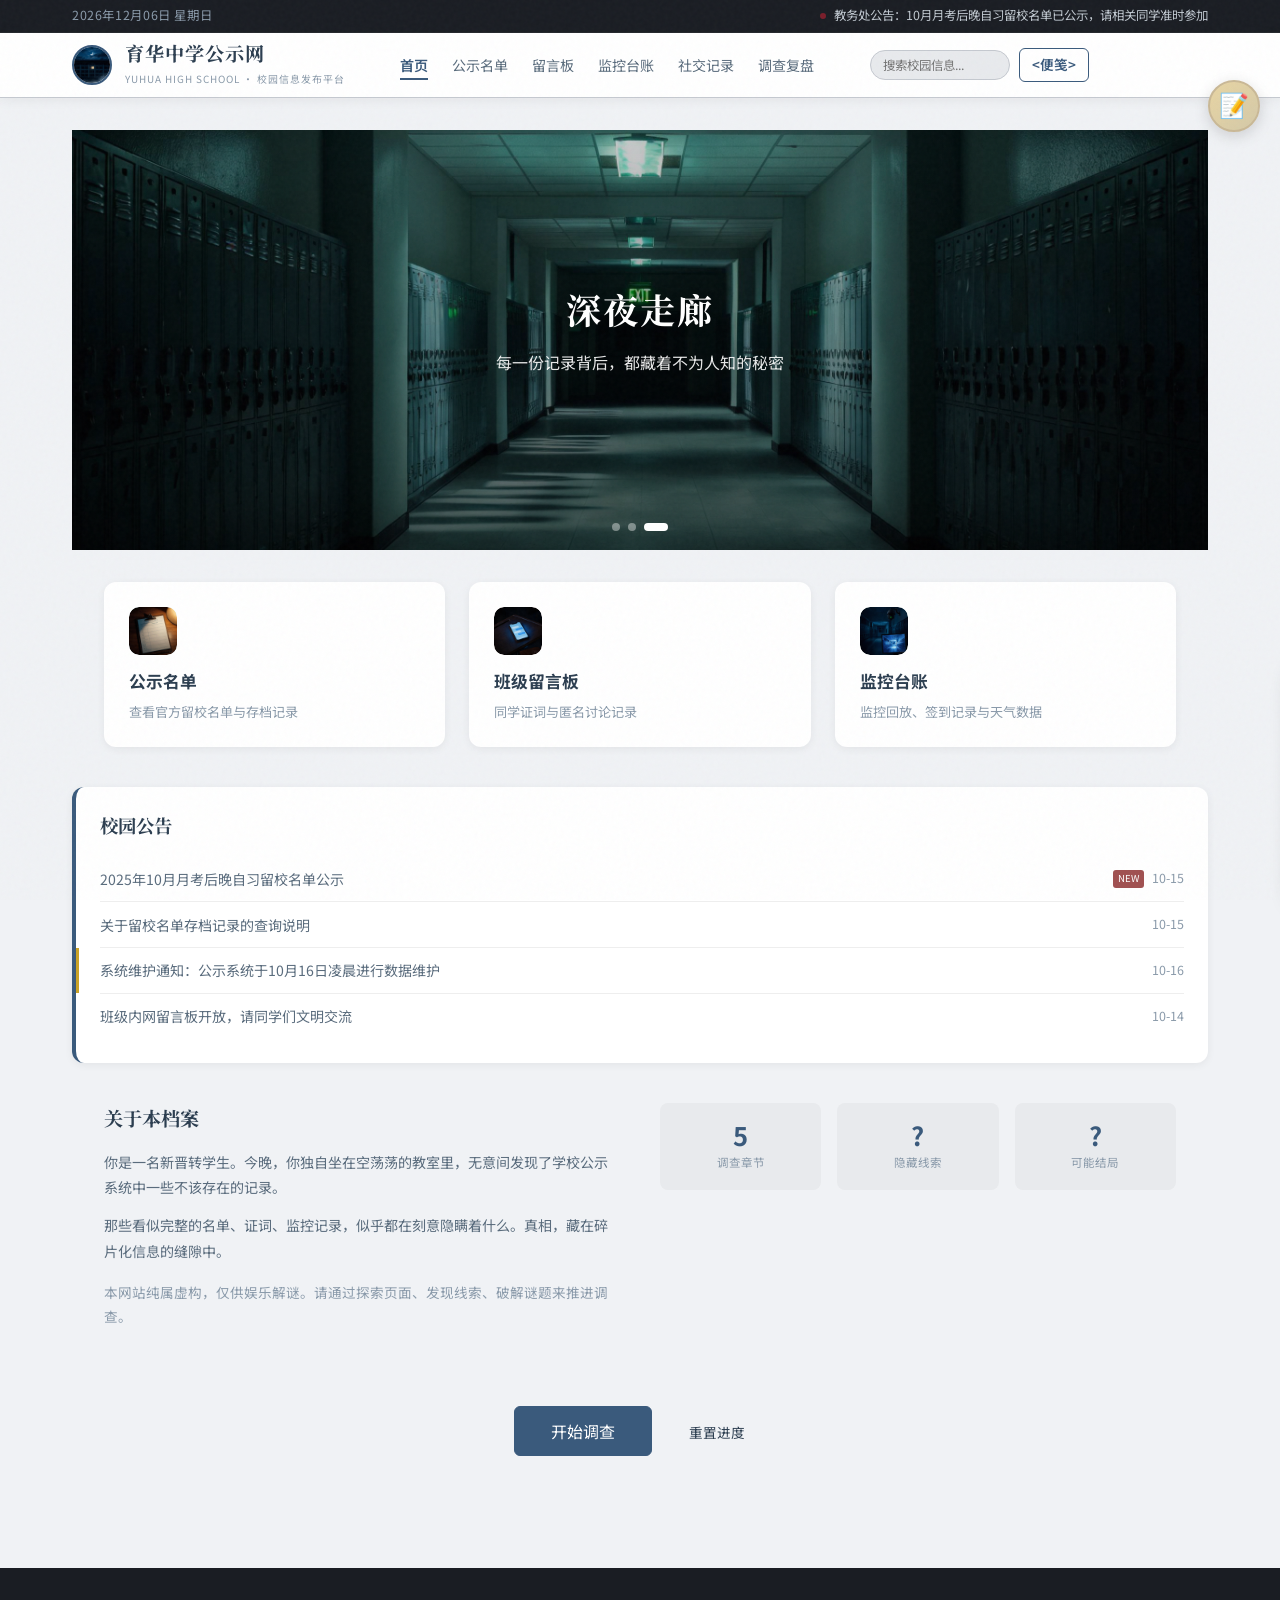
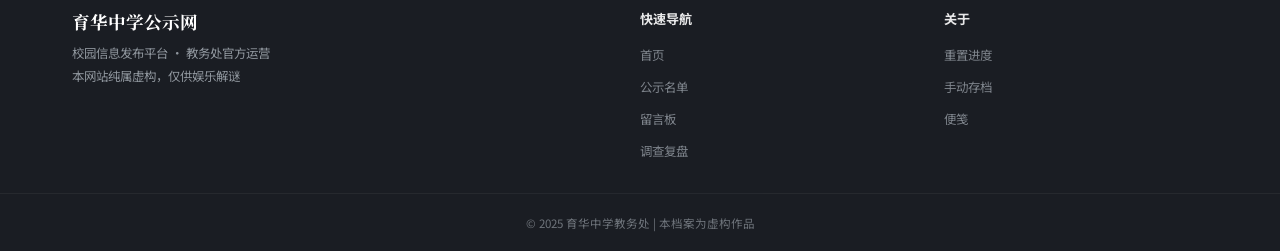
==== commit af5234ad: "Add files via upload" ====
--- a/game.html
+++ b/game.html
@@ -1633,8 +1633,8 @@
         </p>
         <div style="background:rgba(0,0,0,0.3);padding:20px;border-radius:8px;text-align:center;margin-bottom:16px;">
           <div style="font-size:2rem;margin-bottom:8px;"><img src="icon-sym-lock.svg" class="icon-img symbol-clue-icon" alt="" aria-hidden="true"></div>
-          <div style="font-size:0.85rem;color:#888;margin-bottom:12px;">4位字母密码锁</div>
-          <input type="text" id="hidden-code-input" placeholder="输入4位英文密码..." maxlength="10" style="width:200px;padding:10px;border:2px solid rgba(192,200,208,0.3);border-radius:6px;background:rgba(0,0,0,0.2);color:#fff;font-family:var(--font-mono);text-align:center;letter-spacing:4px;">
+          <div style="font-size:0.85rem;color:#888;margin-bottom:12px;">字母密码锁</div>
+          <input type="text" id="hidden-code-input" placeholder="输入英文密码..." maxlength="10" style="width:200px;padding:10px;border:2px solid rgba(192,200,208,0.3);border-radius:6px;background:rgba(0,0,0,0.2);color:#fff;font-family:var(--font-mono);text-align:center;letter-spacing:4px;">
         </div>
         <div style="text-align:center;">
           <button class="btn btn-primary" onclick="checkHiddenCode()"><img src="icon-unlock.svg" class="icon-img btn-icon" alt="" aria-hidden="true"> 尝试解锁</button>
@@ -1650,6 +1650,8 @@
         <div style="display:flex;gap:12px;justify-content:center;padding:16px;background:#fff;border-radius:8px;">
           <div style="font-size:2rem;cursor:pointer;" onclick="findClue('sym-clue-6','符号线索：眼','服务器日志中画着眼睛的图案。旁边有字迹。','real')" title="点击调查"><img src="icon-sym-eye.svg" class="icon-img symbol-clue-icon" alt="" aria-hidden="true"></div>
           <div style="font-size:2rem;cursor:pointer;" onclick="findClue('sym-clue-7','符号线索：口','旁边还有一个嘴的图案。旁边也有字迹。','real')" title="点击调查"><img src="icon-sym-mouth.svg" class="icon-img symbol-clue-icon" alt="" aria-hidden="true"></div>
+          <div style="font-size:2rem;cursor:pointer;" onclick="findClue('sym-clue-8','符号线索：火','日志角落画着火焰的图案，旁边写着："怒火中烧，掩盖真相。掩，是遮遮掩掩的第一个音节。"','real')" title="点击调查"><img src="icon-sym-fire.svg" class="icon-img symbol-clue-icon" alt="" aria-hidden="true"></div>
+          <div style="font-size:2rem;cursor:pointer;" onclick="findClue('sym-clue-9','符号线索：山','日志另一角画着山的图案，旁边写着："山高遮目，盖棺定论。盖，是掩盖的最后一个音节。"','real')" title="点击调查"><img src="icon-sym-mountain.svg" class="icon-img symbol-clue-icon" alt="" aria-hidden="true"></div>
         </div>
       </div>
 
@@ -1977,7 +1979,7 @@
             <strong>B.</strong> 陈雪，0315
           </div>
           <div class="choice-btn" onclick="selectLogicAnswer('q1','c')">
-            <strong>C.</strong> 林知夏，3333
+            <strong>C.</strong> 林知夏，0333
           </div>
         </div>
       </div>
--- a/style.css
+++ b/style.css
@@ -1751,21 +1751,7 @@
   transform: translateX(12px);
 }
 .timeline-card.selected::after {
-  content: attr(data-order);
-  position: absolute;
-  right: 12px;
-  top: 50%;
-  transform: translateY(-50%);
-  width: 28px;
-  height: 28px;
-  background: var(--accent-blue);
-  color: #fff;
-  border-radius: 50%;
-  display: flex;
-  align-items: center;
-  justify-content: center;
-  font-size: 0.75rem;
-  font-weight: 600;
+  content: none;
 }
 
 /* ========== 键盘快捷键提示 ========== */
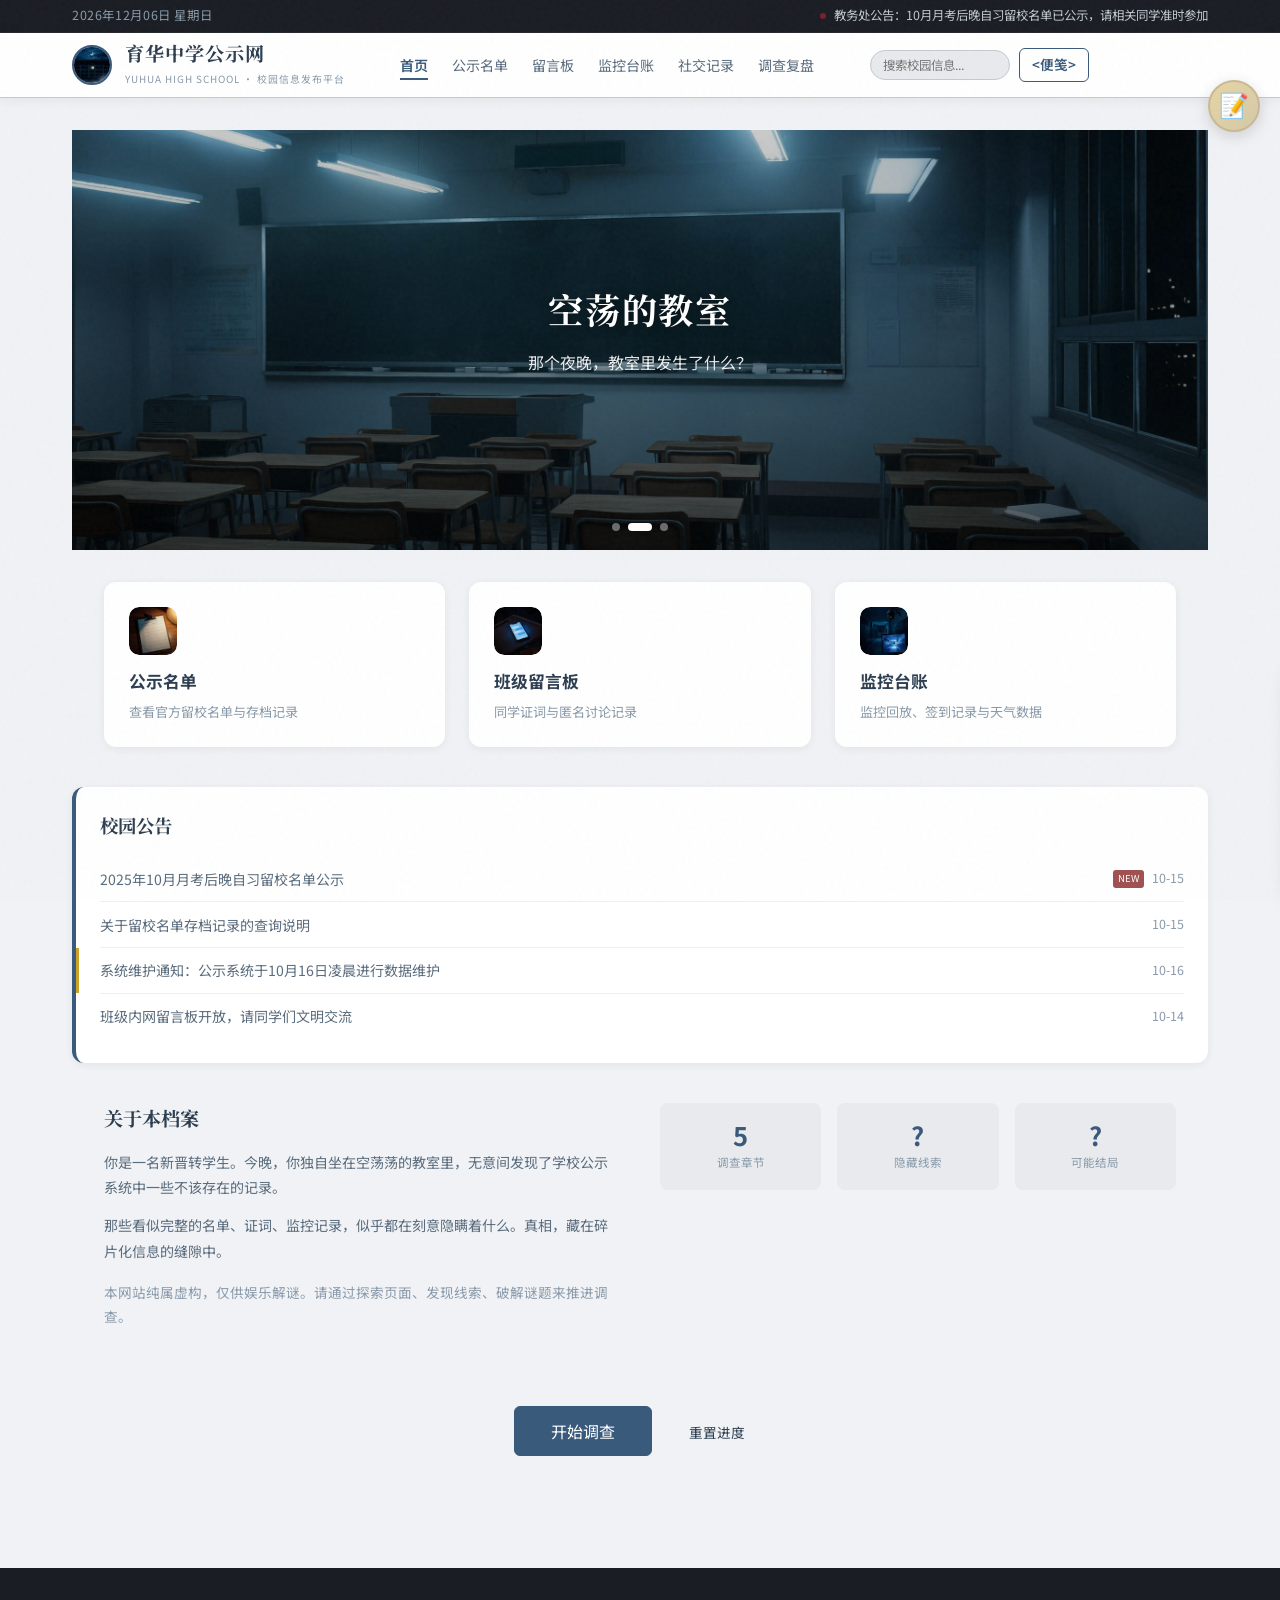
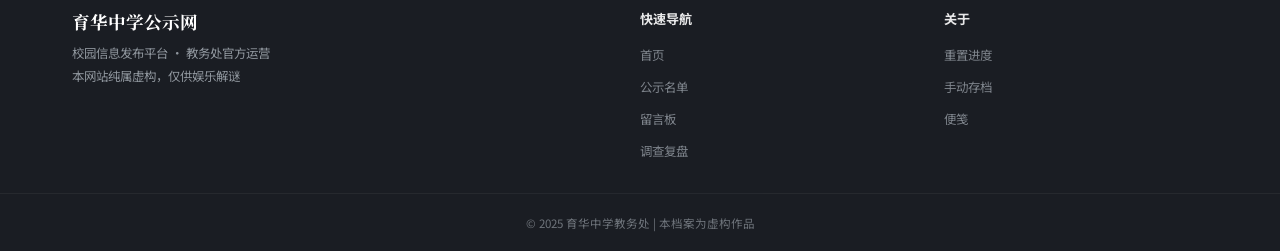
==== commit 4ad70fe3: "Add files via upload" ====
--- a/game.html
+++ b/game.html
@@ -1593,29 +1593,24 @@
           你在垃圾桶里发现了一些被撕碎的纸条碎片。似乎有人匆忙中销毁了某份文件...
         </p>
         <div id="shred-puzzle" style="display:flex;flex-wrap:wrap;gap:8px;justify-content:center;margin:16px 0;">
+          <div class="shred-piece" data-order="1" onclick="selectShredPiece(this)" style="padding:12px 16px;background:rgba(0,0,0,0.3);border:2px solid rgba(192,200,208,0.2);border-radius:8px;cursor:pointer;font-size:0.85rem;min-width:120px;text-align:center;transition:all 0.2s;">
+            <div>那晚的事情</div>
+          </div>
           <div class="shred-piece" data-order="3" onclick="selectShredPiece(this)" style="padding:12px 16px;background:rgba(0,0,0,0.3);border:2px solid rgba(192,200,208,0.2);border-radius:8px;cursor:pointer;font-size:0.85rem;min-width:120px;text-align:center;transition:all 0.2s;">
-            <div style="color:#888;font-size:0.7rem;margin-bottom:4px;">碎片 #3</div>
-            <div>知夏，对不起</div>
-          </div>
-          <div class="shred-piece" data-order="1" onclick="selectShredPiece(this)" style="padding:12px 16px;background:rgba(0,0,0,0.3);border:2px solid rgba(192,200,208,0.2);border-radius:8px;cursor:pointer;font-size:0.85rem;min-width:120px;text-align:center;transition:all 0.2s;">
-            <div style="color:#888;font-size:0.7rem;margin-bottom:4px;">碎片 #1</div>
+            <div>知夏</div>
+          </div>
+          <div class="shred-piece" data-order="5" onclick="selectShredPiece(this)" style="padding:12px 16px;background:rgba(0,0,0,0.3);border:2px solid rgba(192,200,208,0.2);border-radius:8px;cursor:pointer;font-size:0.85rem;min-width:120px;text-align:center;transition:all 0.2s;">
+            <div>是我们错了</div>
+          </div>
+          <div class="shred-piece" data-order="7" onclick="selectShredPiece(this)" style="padding:12px 16px;background:rgba(0,0,0,0.3);border:2px solid rgba(192,200,208,0.2);border-radius:8px;cursor:pointer;font-size:0.85rem;min-width:120px;text-align:center;transition:all 0.2s;">
             <div>林</div>
           </div>
-          <div class="shred-piece" data-order="5" onclick="selectShredPiece(this)" style="padding:12px 16px;background:rgba(0,0,0,0.3);border:2px solid rgba(192,200,208,0.2);border-radius:8px;cursor:pointer;font-size:0.85rem;min-width:120px;text-align:center;transition:all 0.2s;">
-            <div style="color:#888;font-size:0.7rem;margin-bottom:4px;">碎片 #5</div>
-            <div>是我们错了</div>
-          </div>
-          <div class="shred-piece" data-order="2" onclick="selectShredPiece(this)" style="padding:12px 16px;background:rgba(0,0,0,0.3);border:2px solid rgba(192,200,208,0.2);border-radius:8px;cursor:pointer;font-size:0.85rem;min-width:120px;text-align:center;transition:all 0.2s;">
-            <div style="color:#888;font-size:0.7rem;margin-bottom:4px;">碎片 #2</div>
-            <div>同学：</div>
-          </div>
-          <div class="shred-piece" data-order="4" onclick="selectShredPiece(this)" style="padding:12px 16px;background:rgba(0,0,0,0.3);border:2px solid rgba(192,200,208,0.2);border-radius:8px;cursor:pointer;font-size:0.85rem;min-width:120px;text-align:center;transition:all 0.2s;">
-            <div style="color:#888;font-size:0.7rem;margin-bottom:4px;">碎片 #4</div>
-            <div>。那晚的事情</div>
+          <div class="shred-piece" data-order="9" onclick="selectShredPiece(this)" style="padding:12px 16px;background:rgba(0,0,0,0.3);border:2px solid rgba(192,200,208,0.2);border-radius:8px;cursor:pointer;font-size:0.85rem;min-width:120px;text-align:center;transition:all 0.2s;">
+            <div>同学对不起</div>
           </div>
         </div>
         <div id="shred-selected" style="min-height:40px;padding:10px;background:rgba(0,0,0,0.2);border-radius:8px;margin-bottom:12px;font-size:0.85rem;color:#888;">
-          重组内容：<span id="shred-text">（请点击碎片按正确顺序排列）</span>
+          重组内容：<span id="shred-text">（请点击碎片按正确顺序排列，再次点击可取消）</span>
         </div>
         <div style="display:flex;gap:8px;justify-content:center;">
           <button class="btn btn-primary" onclick="checkShredOrder()"><img src="icon-check.svg" class="icon-img btn-icon" alt="" aria-hidden="true"> 验证重组</button>
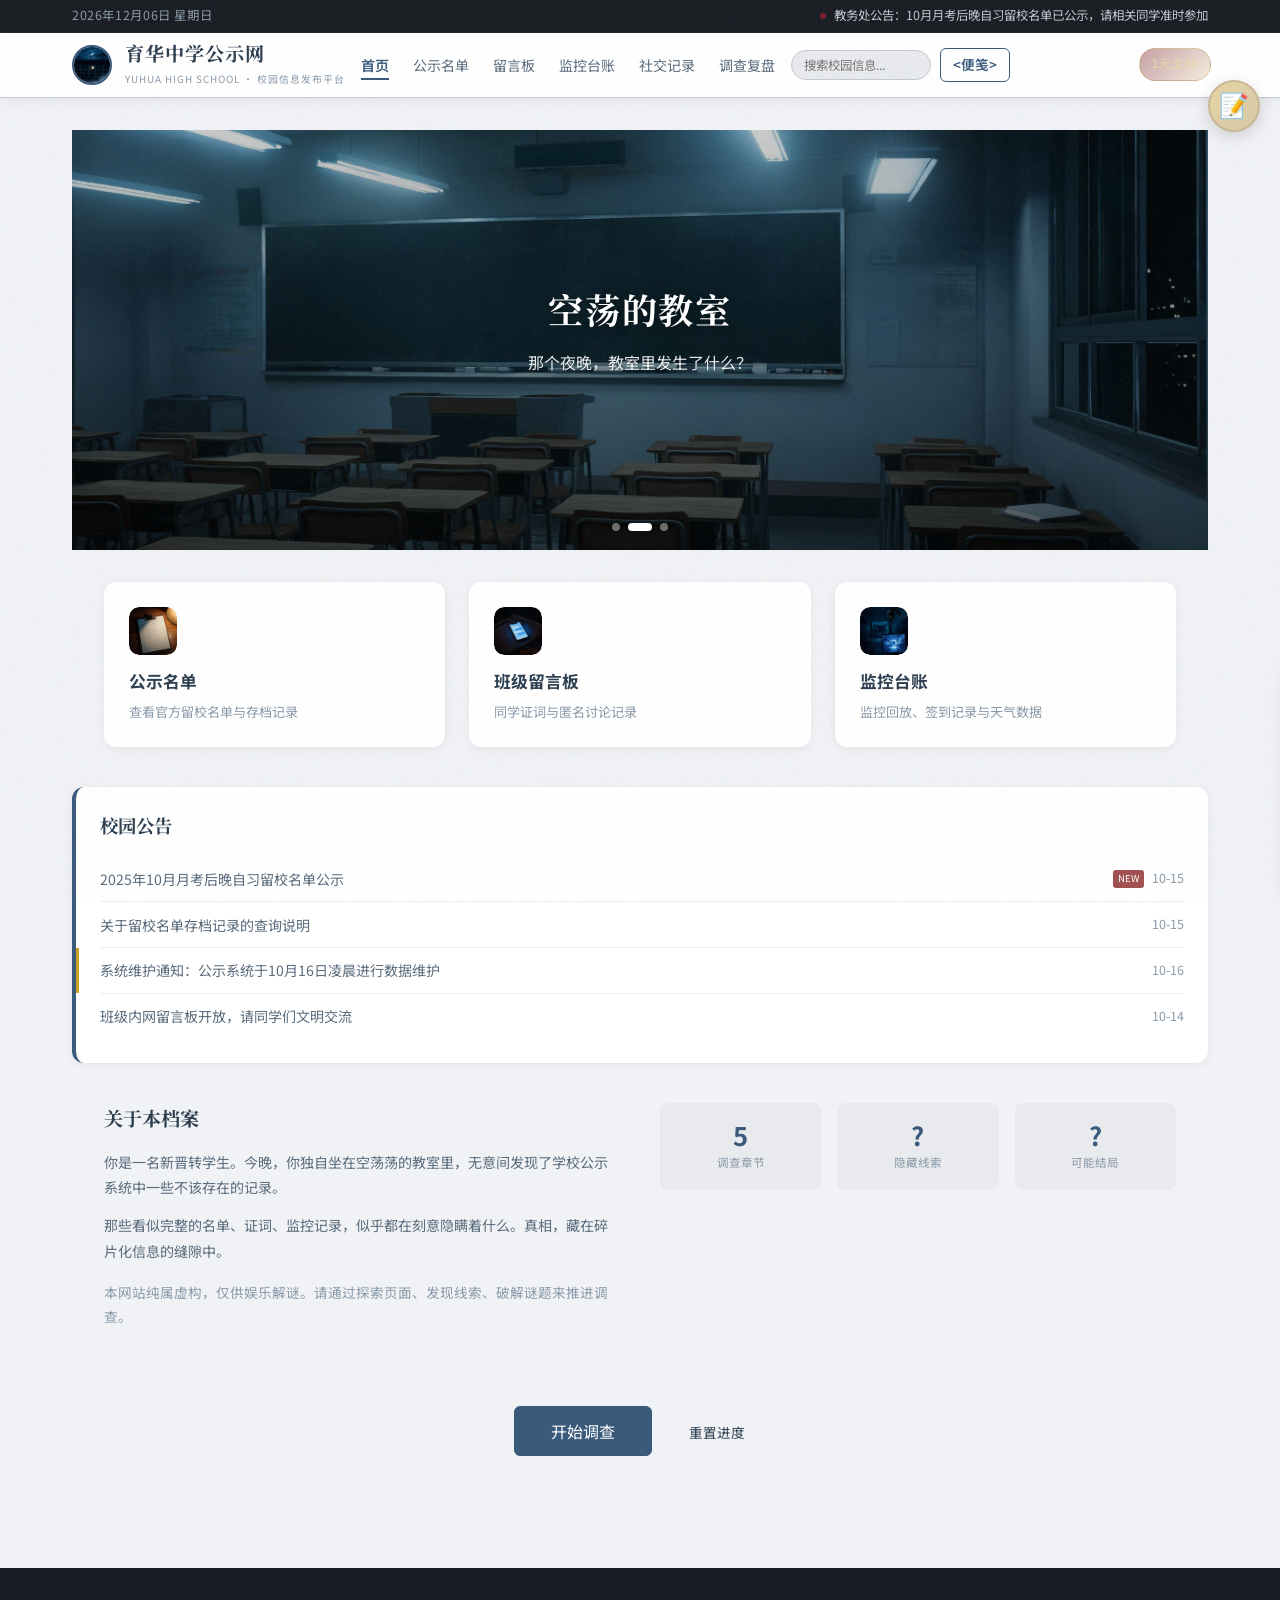
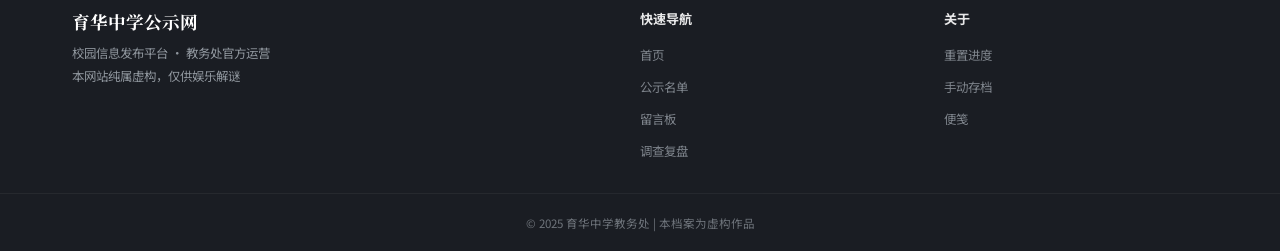
==== commit 5a460a2e: "Add files via upload" ====
--- a/game.html
+++ b/game.html
@@ -6,6 +6,7 @@
 <title>育华中学公示网 | 晚自习留校名单</title>
 <link href="https://fonts.googleapis.com/css2?family=Noto+Serif+SC:wght@400;700&family=Noto+Sans+SC:wght@300;400;500;700&display=swap" rel="stylesheet">
 <link rel="stylesheet" href="style.css">
+<link rel="stylesheet" href="paywall.css">
 </head>
 <body>
 
@@ -51,6 +52,7 @@
       <button class="header-btn" onclick="AudioSys.toggle()" title="音效开关" id="audio-toggle"><img src="icon-audio.svg" class="icon-img btn-icon" alt="" aria-hidden="true"></button>
       <button class="header-btn" id="hint-btn" onclick="onHintButtonClick()" title="获取提示（点击3次获得完整提示，可随时回顾）"><img src="icon-bulb.svg" class="icon-img btn-icon" alt="" aria-hidden="true"></button>
       <button class="header-btn" onclick="saveGame()" title="手动存档"><img src="icon-save.svg" class="icon-img btn-icon" alt="" aria-hidden="true"></button>
+      <button class="support-chip" onclick="showSupportPaywall()" title="支持作者">1元支持</button>
     </div>
   </div>
 </header>
@@ -2204,6 +2206,7 @@
   </div>
 </footer>
 
+<script src="paywall.js"></script>
 <script src="audio.js"></script>
 <script src="core.js"></script>
 <script>
--- a/style.css
+++ b/style.css
@@ -1982,6 +1982,25 @@
   align-items: center;
   gap: 0.6rem;
   flex-shrink: 0;
+}
+
+.support-chip {
+  border: 1px solid rgba(184, 146, 58, 0.34);
+  background: linear-gradient(135deg, rgba(122, 31, 43, 0.42), rgba(184, 146, 58, 0.16));
+  color: #ead9a8;
+  border-radius: 999px;
+  padding: 7px 12px;
+  font-size: 0.78rem;
+  letter-spacing: 0.08em;
+  cursor: pointer;
+  transition: all 0.25s ease;
+  white-space: nowrap;
+}
+
+.support-chip:hover {
+  border-color: rgba(184, 146, 58, 0.72);
+  box-shadow: 0 0 18px rgba(184, 146, 58, 0.16);
+  transform: translateY(-1px);
 }
 .header-search input {
   border: 1px solid var(--border);
--- a/paywall.css
+++ b/paywall.css
@@ -0,0 +1,263 @@
+/** 通用付费打赏浮层样式 - abc studio **/
+
+.paywall-overlay {
+  position: fixed;
+  inset: 0;
+  background: rgba(5, 8, 18, 0.72);
+  backdrop-filter: blur(6px);
+  z-index: 10000;
+  display: flex;
+  align-items: center;
+  justify-content: center;
+  opacity: 0;
+  transition: opacity 0.4s ease;
+}
+.paywall-overlay.paywall-show {
+  opacity: 1;
+}
+.paywall-overlay.paywall-closing {
+  opacity: 0;
+}
+
+.paywall-card {
+  background: linear-gradient(145deg, #101522, #1b2030 58%, #231922);
+  border-radius: 20px;
+  box-shadow: 0 20px 70px rgba(0, 0, 0, 0.45), 0 0 0 1px rgba(184, 146, 58, 0.28);
+  max-width: 460px;
+  width: 90vw;
+  max-height: 90vh;
+  overflow-y: auto;
+  position: relative;
+  transform: scale(0.9) translateY(20px);
+  transition: transform 0.4s cubic-bezier(0.34, 1.56, 0.64, 1);
+}
+.paywall-overlay.paywall-show .paywall-card {
+  transform: scale(1) translateY(0);
+}
+
+.paywall-close {
+  position: absolute;
+  top: 12px;
+  right: 16px;
+  background: none;
+  border: none;
+  font-size: 1.8rem;
+  color: #7b8298;
+  cursor: pointer;
+  z-index: 10;
+  transition: color 0.2s, transform 0.2s;
+  line-height: 1;
+  padding: 4px 8px;
+}
+.paywall-close:hover {
+  color: #d8d4cf;
+  transform: rotate(90deg);
+}
+
+.paywall-card-inner {
+  padding: 30px 28px 24px;
+}
+
+/* 头部 */
+.paywall-header {
+  text-align: center;
+  margin-bottom: 20px;
+}
+.paywall-title-row {
+  display: flex;
+  align-items: center;
+  justify-content: center;
+  gap: 10px;
+  margin-bottom: 6px;
+}
+.paywall-heart {
+  font-size: 1.3rem;
+  color: #b8923a;
+  animation: paywallHeartbeat 1.5s ease-in-out infinite;
+}
+@keyframes paywallHeartbeat {
+  0%, 100% { transform: scale(1); }
+  50% { transform: scale(1.2); }
+}
+.paywall-title {
+  font-size: 1.4rem;
+  font-weight: 700;
+  color: #f1e7d0;
+  letter-spacing: 1px;
+}
+.paywall-subtitle {
+  font-size: 0.82rem;
+  color: #8d96ad;
+  letter-spacing: 0.5px;
+}
+
+/* 收款码区域 */
+.paywall-body {
+  display: flex;
+  flex-direction: column;
+  align-items: center;
+  gap: 18px;
+}
+.paywall-qr-wrapper {
+  position: relative;
+  width: 120px;
+  height: 120px;
+  border-radius: 10px;
+  overflow: hidden;
+  box-shadow: 0 4px 16px rgba(0, 0, 0, 0.1);
+}
+.paywall-qr-tip {
+  font-size: 0.72rem;
+  color: #8d96ad;
+  margin-top: 6px;
+  text-align: center;
+  line-height: 1.5;
+}
+.paywall-qr-img {
+  width: 100%;
+  height: 100%;
+  object-fit: contain;
+  border-radius: 10px;
+}
+.paywall-qr-glow {
+  position: absolute;
+  inset: 0;
+  border-radius: 10px;
+  box-shadow: inset 0 0 0 2px rgba(255, 200, 150, 0.2);
+  pointer-events: none;
+}
+
+/* 文案区域 */
+.paywall-message {
+  text-align: center;
+  width: 100%;
+}
+.paywall-msg-warm {
+  font-size: 0.95rem;
+  color: #e4d2a3;
+  font-weight: 600;
+  margin-bottom: 10px;
+}
+.paywall-msg-body {
+  font-size: 0.84rem;
+  color: #b7bdca;
+  line-height: 1.9;
+  margin-bottom: 10px;
+}
+.paywall-msg-body strong {
+  color: #b8923a;
+}
+.paywall-msg-cute {
+  font-size: 0.82rem;
+  color: #9aa6bc;
+  line-height: 1.8;
+  padding: 8px 14px;
+  background: rgba(184, 146, 58, 0.1);
+  border-radius: 10px;
+  margin-bottom: 10px;
+}
+.paywall-msg-warm2 {
+  font-size: 0.82rem;
+  color: #9aa6bc;
+  line-height: 1.7;
+}
+
+/* 底部 */
+.paywall-footer {
+  margin-top: 20px;
+  padding-top: 16px;
+  border-top: 1px dashed rgba(184, 146, 58, 0.24);
+}
+.paywall-hint {
+  display: flex;
+  align-items: flex-start;
+  gap: 6px;
+  font-size: 0.72rem;
+  color: #7f8aa2;
+  line-height: 1.6;
+  margin-bottom: 14px;
+  padding: 0 4px;
+}
+.paywall-hint-icon {
+  flex-shrink: 0;
+}
+.paywall-btns {
+  display: flex;
+  gap: 10px;
+}
+.paywall-btn {
+  flex: 1;
+  padding: 11px 16px;
+  border-radius: 10px;
+  border: none;
+  font-size: 0.88rem;
+  font-weight: 600;
+  cursor: pointer;
+  transition: all 0.25s;
+  font-family: inherit;
+}
+.paywall-btn-support {
+  background: linear-gradient(135deg, #7a1f2b, #b8923a);
+  color: #fff5df;
+  box-shadow: 0 4px 18px rgba(122, 31, 43, 0.35);
+}
+.paywall-btn-support:hover {
+  transform: translateY(-2px);
+  box-shadow: 0 6px 22px rgba(184, 146, 58, 0.32);
+}
+.paywall-btn-later {
+  background: rgba(255, 255, 255, 0.06);
+  color: #9aa6bc;
+  border: 1px solid rgba(184, 146, 58, 0.18);
+}
+.paywall-btn-later:hover {
+  background: rgba(255, 255, 255, 0.1);
+}
+
+.paywall-studio {
+  text-align: center;
+  font-size: 0.8rem;
+  font-weight: 700;
+  color: #5e6983;
+  margin-top: 14px;
+  letter-spacing: 1px;
+}
+
+/* 感谢toast */
+.paywall-toast {
+  position: fixed;
+  bottom: 30px;
+  left: 50%;
+  transform: translateX(-50%) translateY(20px);
+  background: rgba(20, 24, 40, 0.96);
+  color: #fff;
+  padding: 12px 24px;
+  border-radius: 12px;
+  font-size: 0.9rem;
+  z-index: 10001;
+  opacity: 0;
+  transition: all 0.4s;
+  box-shadow: 0 6px 20px rgba(0, 0, 0, 0.15);
+  white-space: nowrap;
+}
+.paywall-toast.show {
+  opacity: 1;
+  transform: translateX(-50%) translateY(0);
+}
+
+/* 移动端适配 */
+@media (max-width: 480px) {
+  .paywall-card-inner {
+    padding: 24px 18px 18px;
+  }
+  .paywall-qr-wrapper {
+    width: 110px;
+    height: 110px;
+  }
+  .paywall-btns {
+    flex-direction: column;
+  }
+  .paywall-message {
+    font-size: 0.8rem;
+  }
+}
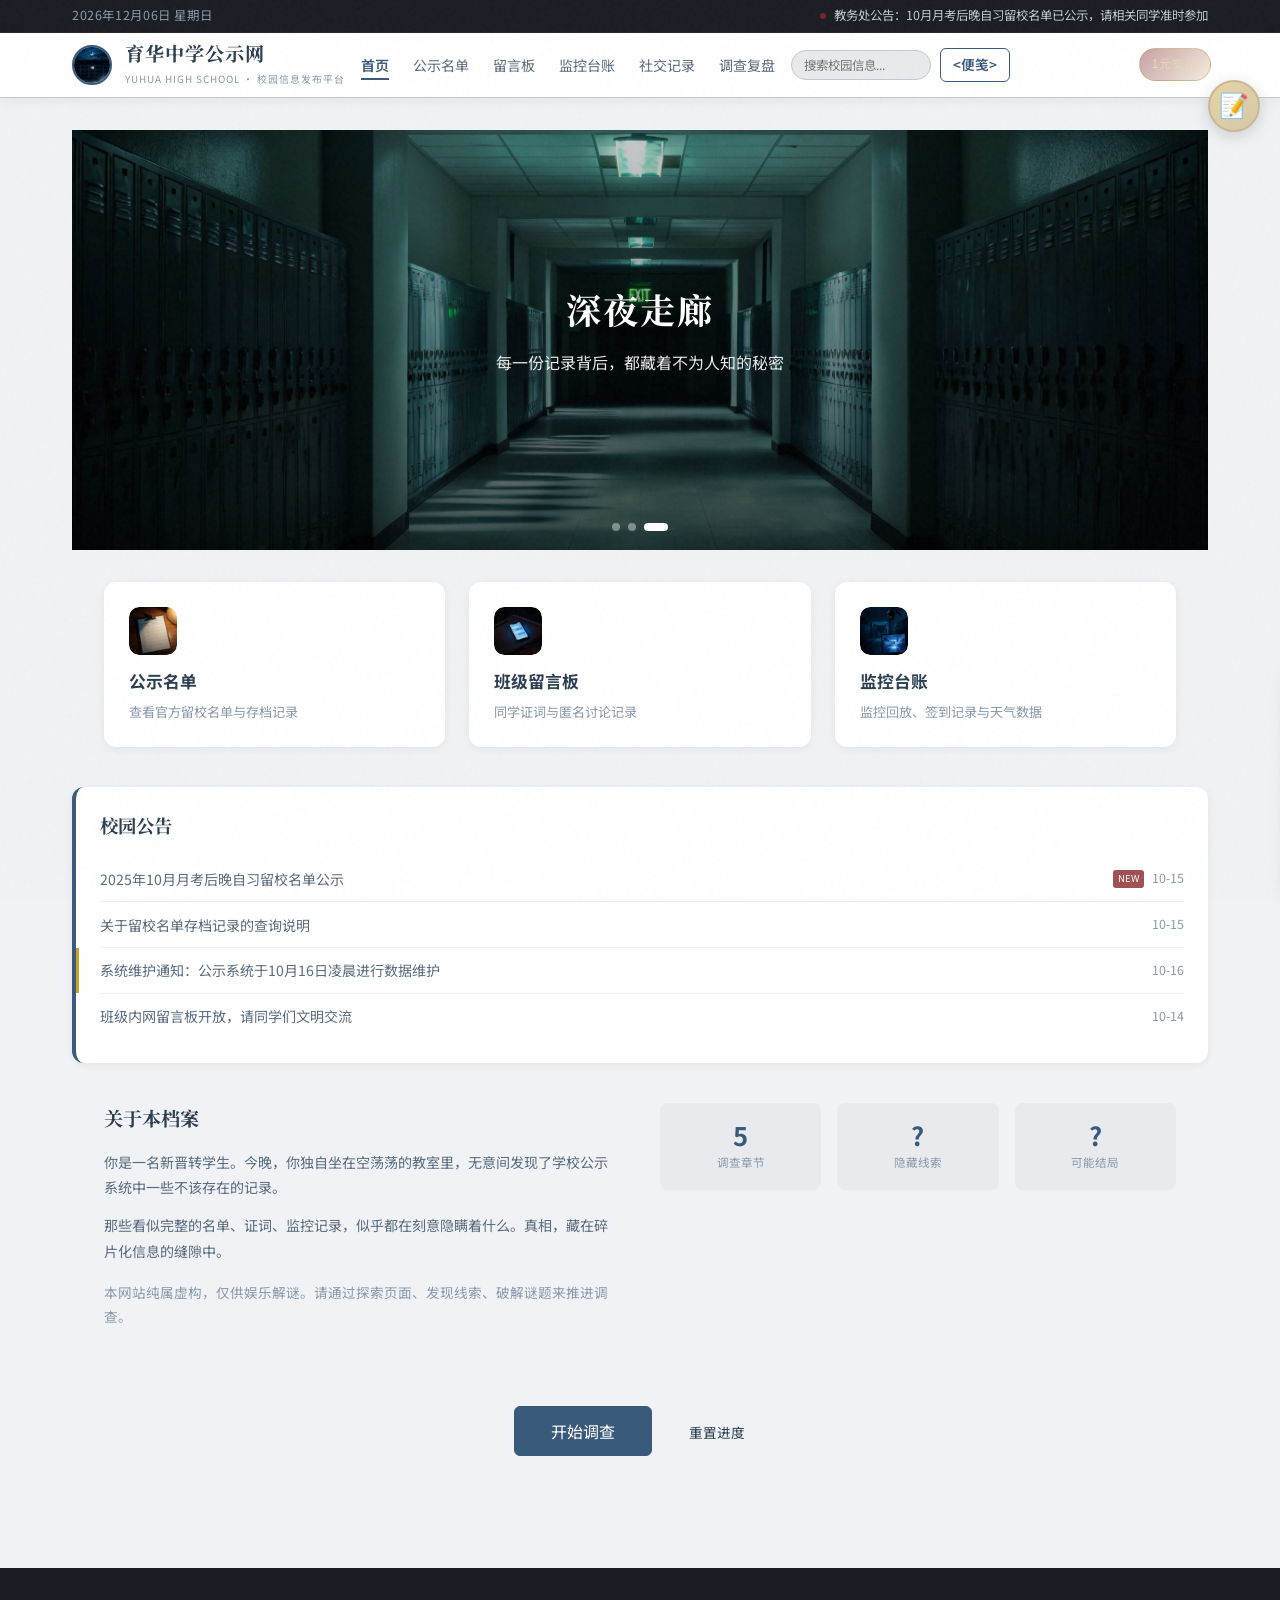
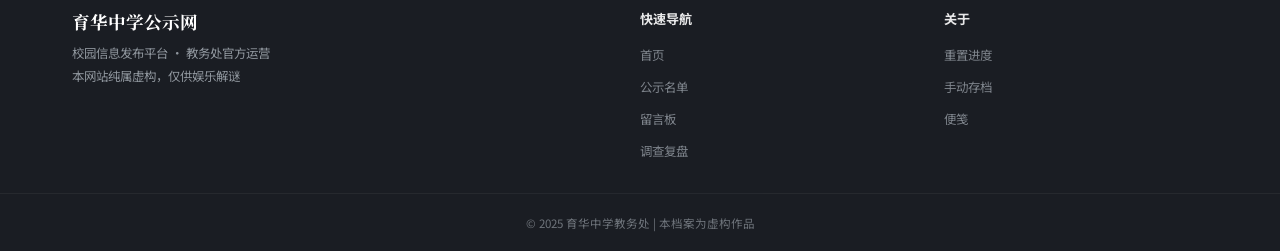
==== commit bbbb5b26: "Add files via upload" ====
--- a/game.html
+++ b/game.html
@@ -1077,16 +1077,61 @@
           <span style="font-style:italic;color:#888;">"如果我不能再说话了，就让光来代替我。"</span>
         </p>
         <div style="background:rgba(0,0,0,0.3);padding:20px;border-radius:8px;text-align:center;margin-bottom:16px;font-family:var(--font-mono);">
-          <div style="color:var(--warning);font-size:1.1rem;letter-spacing:4px;line-height:2;">
-            -... .- -. --.. .... .- -. --.
-          </div>
-          <div style="font-size:0.75rem;color:#666;margin-top:8px;">摩斯密码表：.-=A -...=B -.-.=C -..=D .=E ..-.=F --.=G ....=H ..=I .---=J</div>
-        </div>
-        <div style="display:flex;gap:8px;align-items:center;margin-bottom:12px;">
-          <span style="font-size:0.85rem;">解码结果：</span>
-          <input type="text" id="morse-input" placeholder="输入英文单词..." style="flex:1;padding:10px;border:2px solid rgba(192,200,208,0.3);border-radius:6px;background:rgba(0,0,0,0.2);color:#fff;font-family:var(--font-mono);">
-          <button class="btn btn-primary" onclick="checkMorsePuzzle()"><img src="icon-unlock.svg" class="icon-img btn-icon" alt="" aria-hidden="true"> 验证解码</button>
-        </div>
+          <div style="font-size:0.75rem;color:#888;margin-bottom:8px;">每个斜杠分隔一个字母</div>
+          <div id="morse-puzzle-code" aria-label="摩斯密码：B A N Z H A N G" style="color:var(--warning);font-size:clamp(1rem,2.3vw,1.25rem);letter-spacing:2px;line-height:2;overflow-wrap:anywhere;">
+            -... / .- / -. / --.. / .... / .- / -. / --.
+          </div>
+          <div style="font-size:0.75rem;color:#888;margin-top:8px;">短信号 = 点（.）｜长信号 = 划（-）</div>
+        </div>
+
+        <details open style="margin-bottom:16px;border:1px solid rgba(192,200,208,0.18);border-radius:8px;background:rgba(0,0,0,0.18);overflow:hidden;">
+          <summary style="cursor:pointer;padding:10px 12px;color:#fff;font-size:0.85rem;font-weight:600;user-select:none;">标准摩斯密码表（A–Z、0–9）</summary>
+          <div id="morse-reference-table" style="display:grid;grid-template-columns:repeat(auto-fit,minmax(76px,1fr));gap:6px;padding:10px 12px 12px;font-size:0.75rem;">
+            <span style="display:flex;align-items:center;justify-content:space-between;gap:8px;padding:6px 8px;border:1px solid rgba(192,200,208,0.16);border-radius:5px;background:rgba(255,255,255,0.035);white-space:nowrap;"><strong style="color:#fff;">A</strong><code style="color:#c0c8d0;font-family:var(--font-mono);">.-</code></span>
+            <span style="display:flex;align-items:center;justify-content:space-between;gap:8px;padding:6px 8px;border:1px solid rgba(192,200,208,0.16);border-radius:5px;background:rgba(255,255,255,0.035);white-space:nowrap;"><strong style="color:#fff;">B</strong><code style="color:#c0c8d0;font-family:var(--font-mono);">-...</code></span>
+            <span style="display:flex;align-items:center;justify-content:space-between;gap:8px;padding:6px 8px;border:1px solid rgba(192,200,208,0.16);border-radius:5px;background:rgba(255,255,255,0.035);white-space:nowrap;"><strong style="color:#fff;">C</strong><code style="color:#c0c8d0;font-family:var(--font-mono);">-.-.</code></span>
+            <span style="display:flex;align-items:center;justify-content:space-between;gap:8px;padding:6px 8px;border:1px solid rgba(192,200,208,0.16);border-radius:5px;background:rgba(255,255,255,0.035);white-space:nowrap;"><strong style="color:#fff;">D</strong><code style="color:#c0c8d0;font-family:var(--font-mono);">-..</code></span>
+            <span style="display:flex;align-items:center;justify-content:space-between;gap:8px;padding:6px 8px;border:1px solid rgba(192,200,208,0.16);border-radius:5px;background:rgba(255,255,255,0.035);white-space:nowrap;"><strong style="color:#fff;">E</strong><code style="color:#c0c8d0;font-family:var(--font-mono);">.</code></span>
+            <span style="display:flex;align-items:center;justify-content:space-between;gap:8px;padding:6px 8px;border:1px solid rgba(192,200,208,0.16);border-radius:5px;background:rgba(255,255,255,0.035);white-space:nowrap;"><strong style="color:#fff;">F</strong><code style="color:#c0c8d0;font-family:var(--font-mono);">..-.</code></span>
+            <span style="display:flex;align-items:center;justify-content:space-between;gap:8px;padding:6px 8px;border:1px solid rgba(192,200,208,0.16);border-radius:5px;background:rgba(255,255,255,0.035);white-space:nowrap;"><strong style="color:#fff;">G</strong><code style="color:#c0c8d0;font-family:var(--font-mono);">--.</code></span>
+            <span style="display:flex;align-items:center;justify-content:space-between;gap:8px;padding:6px 8px;border:1px solid rgba(192,200,208,0.16);border-radius:5px;background:rgba(255,255,255,0.035);white-space:nowrap;"><strong style="color:#fff;">H</strong><code style="color:#c0c8d0;font-family:var(--font-mono);">....</code></span>
+            <span style="display:flex;align-items:center;justify-content:space-between;gap:8px;padding:6px 8px;border:1px solid rgba(192,200,208,0.16);border-radius:5px;background:rgba(255,255,255,0.035);white-space:nowrap;"><strong style="color:#fff;">I</strong><code style="color:#c0c8d0;font-family:var(--font-mono);">..</code></span>
+            <span style="display:flex;align-items:center;justify-content:space-between;gap:8px;padding:6px 8px;border:1px solid rgba(192,200,208,0.16);border-radius:5px;background:rgba(255,255,255,0.035);white-space:nowrap;"><strong style="color:#fff;">J</strong><code style="color:#c0c8d0;font-family:var(--font-mono);">.---</code></span>
+            <span style="display:flex;align-items:center;justify-content:space-between;gap:8px;padding:6px 8px;border:1px solid rgba(192,200,208,0.16);border-radius:5px;background:rgba(255,255,255,0.035);white-space:nowrap;"><strong style="color:#fff;">K</strong><code style="color:#c0c8d0;font-family:var(--font-mono);">-.-</code></span>
+            <span style="display:flex;align-items:center;justify-content:space-between;gap:8px;padding:6px 8px;border:1px solid rgba(192,200,208,0.16);border-radius:5px;background:rgba(255,255,255,0.035);white-space:nowrap;"><strong style="color:#fff;">L</strong><code style="color:#c0c8d0;font-family:var(--font-mono);">.-..</code></span>
+            <span style="display:flex;align-items:center;justify-content:space-between;gap:8px;padding:6px 8px;border:1px solid rgba(192,200,208,0.16);border-radius:5px;background:rgba(255,255,255,0.035);white-space:nowrap;"><strong style="color:#fff;">M</strong><code style="color:#c0c8d0;font-family:var(--font-mono);">--</code></span>
+            <span style="display:flex;align-items:center;justify-content:space-between;gap:8px;padding:6px 8px;border:1px solid rgba(192,200,208,0.16);border-radius:5px;background:rgba(255,255,255,0.035);white-space:nowrap;"><strong style="color:#fff;">N</strong><code style="color:#c0c8d0;font-family:var(--font-mono);">-.</code></span>
+            <span style="display:flex;align-items:center;justify-content:space-between;gap:8px;padding:6px 8px;border:1px solid rgba(192,200,208,0.16);border-radius:5px;background:rgba(255,255,255,0.035);white-space:nowrap;"><strong style="color:#fff;">O</strong><code style="color:#c0c8d0;font-family:var(--font-mono);">---</code></span>
+            <span style="display:flex;align-items:center;justify-content:space-between;gap:8px;padding:6px 8px;border:1px solid rgba(192,200,208,0.16);border-radius:5px;background:rgba(255,255,255,0.035);white-space:nowrap;"><strong style="color:#fff;">P</strong><code style="color:#c0c8d0;font-family:var(--font-mono);">.--.</code></span>
+            <span style="display:flex;align-items:center;justify-content:space-between;gap:8px;padding:6px 8px;border:1px solid rgba(192,200,208,0.16);border-radius:5px;background:rgba(255,255,255,0.035);white-space:nowrap;"><strong style="color:#fff;">Q</strong><code style="color:#c0c8d0;font-family:var(--font-mono);">--.-</code></span>
+            <span style="display:flex;align-items:center;justify-content:space-between;gap:8px;padding:6px 8px;border:1px solid rgba(192,200,208,0.16);border-radius:5px;background:rgba(255,255,255,0.035);white-space:nowrap;"><strong style="color:#fff;">R</strong><code style="color:#c0c8d0;font-family:var(--font-mono);">.-.</code></span>
+            <span style="display:flex;align-items:center;justify-content:space-between;gap:8px;padding:6px 8px;border:1px solid rgba(192,200,208,0.16);border-radius:5px;background:rgba(255,255,255,0.035);white-space:nowrap;"><strong style="color:#fff;">S</strong><code style="color:#c0c8d0;font-family:var(--font-mono);">...</code></span>
+            <span style="display:flex;align-items:center;justify-content:space-between;gap:8px;padding:6px 8px;border:1px solid rgba(192,200,208,0.16);border-radius:5px;background:rgba(255,255,255,0.035);white-space:nowrap;"><strong style="color:#fff;">T</strong><code style="color:#c0c8d0;font-family:var(--font-mono);">-</code></span>
+            <span style="display:flex;align-items:center;justify-content:space-between;gap:8px;padding:6px 8px;border:1px solid rgba(192,200,208,0.16);border-radius:5px;background:rgba(255,255,255,0.035);white-space:nowrap;"><strong style="color:#fff;">U</strong><code style="color:#c0c8d0;font-family:var(--font-mono);">..-</code></span>
+            <span style="display:flex;align-items:center;justify-content:space-between;gap:8px;padding:6px 8px;border:1px solid rgba(192,200,208,0.16);border-radius:5px;background:rgba(255,255,255,0.035);white-space:nowrap;"><strong style="color:#fff;">V</strong><code style="color:#c0c8d0;font-family:var(--font-mono);">...-</code></span>
+            <span style="display:flex;align-items:center;justify-content:space-between;gap:8px;padding:6px 8px;border:1px solid rgba(192,200,208,0.16);border-radius:5px;background:rgba(255,255,255,0.035);white-space:nowrap;"><strong style="color:#fff;">W</strong><code style="color:#c0c8d0;font-family:var(--font-mono);">.--</code></span>
+            <span style="display:flex;align-items:center;justify-content:space-between;gap:8px;padding:6px 8px;border:1px solid rgba(192,200,208,0.16);border-radius:5px;background:rgba(255,255,255,0.035);white-space:nowrap;"><strong style="color:#fff;">X</strong><code style="color:#c0c8d0;font-family:var(--font-mono);">-..-</code></span>
+            <span style="display:flex;align-items:center;justify-content:space-between;gap:8px;padding:6px 8px;border:1px solid rgba(192,200,208,0.16);border-radius:5px;background:rgba(255,255,255,0.035);white-space:nowrap;"><strong style="color:#fff;">Y</strong><code style="color:#c0c8d0;font-family:var(--font-mono);">-.--</code></span>
+            <span style="display:flex;align-items:center;justify-content:space-between;gap:8px;padding:6px 8px;border:1px solid rgba(192,200,208,0.16);border-radius:5px;background:rgba(255,255,255,0.035);white-space:nowrap;"><strong style="color:#fff;">Z</strong><code style="color:#c0c8d0;font-family:var(--font-mono);">--..</code></span>
+            <span style="display:flex;align-items:center;justify-content:space-between;gap:8px;padding:6px 8px;border:1px solid rgba(192,200,208,0.16);border-radius:5px;background:rgba(255,255,255,0.035);white-space:nowrap;"><strong style="color:#fff;">0</strong><code style="color:#c0c8d0;font-family:var(--font-mono);">-----</code></span>
+            <span style="display:flex;align-items:center;justify-content:space-between;gap:8px;padding:6px 8px;border:1px solid rgba(192,200,208,0.16);border-radius:5px;background:rgba(255,255,255,0.035);white-space:nowrap;"><strong style="color:#fff;">1</strong><code style="color:#c0c8d0;font-family:var(--font-mono);">.----</code></span>
+            <span style="display:flex;align-items:center;justify-content:space-between;gap:8px;padding:6px 8px;border:1px solid rgba(192,200,208,0.16);border-radius:5px;background:rgba(255,255,255,0.035);white-space:nowrap;"><strong style="color:#fff;">2</strong><code style="color:#c0c8d0;font-family:var(--font-mono);">..---</code></span>
+            <span style="display:flex;align-items:center;justify-content:space-between;gap:8px;padding:6px 8px;border:1px solid rgba(192,200,208,0.16);border-radius:5px;background:rgba(255,255,255,0.035);white-space:nowrap;"><strong style="color:#fff;">3</strong><code style="color:#c0c8d0;font-family:var(--font-mono);">...--</code></span>
+            <span style="display:flex;align-items:center;justify-content:space-between;gap:8px;padding:6px 8px;border:1px solid rgba(192,200,208,0.16);border-radius:5px;background:rgba(255,255,255,0.035);white-space:nowrap;"><strong style="color:#fff;">4</strong><code style="color:#c0c8d0;font-family:var(--font-mono);">....-</code></span>
+            <span style="display:flex;align-items:center;justify-content:space-between;gap:8px;padding:6px 8px;border:1px solid rgba(192,200,208,0.16);border-radius:5px;background:rgba(255,255,255,0.035);white-space:nowrap;"><strong style="color:#fff;">5</strong><code style="color:#c0c8d0;font-family:var(--font-mono);">.....</code></span>
+            <span style="display:flex;align-items:center;justify-content:space-between;gap:8px;padding:6px 8px;border:1px solid rgba(192,200,208,0.16);border-radius:5px;background:rgba(255,255,255,0.035);white-space:nowrap;"><strong style="color:#fff;">6</strong><code style="color:#c0c8d0;font-family:var(--font-mono);">-....</code></span>
+            <span style="display:flex;align-items:center;justify-content:space-between;gap:8px;padding:6px 8px;border:1px solid rgba(192,200,208,0.16);border-radius:5px;background:rgba(255,255,255,0.035);white-space:nowrap;"><strong style="color:#fff;">7</strong><code style="color:#c0c8d0;font-family:var(--font-mono);">--...</code></span>
+            <span style="display:flex;align-items:center;justify-content:space-between;gap:8px;padding:6px 8px;border:1px solid rgba(192,200,208,0.16);border-radius:5px;background:rgba(255,255,255,0.035);white-space:nowrap;"><strong style="color:#fff;">8</strong><code style="color:#c0c8d0;font-family:var(--font-mono);">---..</code></span>
+            <span style="display:flex;align-items:center;justify-content:space-between;gap:8px;padding:6px 8px;border:1px solid rgba(192,200,208,0.16);border-radius:5px;background:rgba(255,255,255,0.035);white-space:nowrap;"><strong style="color:#fff;">9</strong><code style="color:#c0c8d0;font-family:var(--font-mono);">----.</code></span>
+          </div>
+        </details>
+
+        <div style="display:flex;gap:8px;align-items:center;flex-wrap:wrap;margin-bottom:12px;">
+          <label for="morse-input" style="font-size:0.85rem;flex:0 0 auto;">解码结果：</label>
+          <input type="text" id="morse-input" placeholder="输入 BANZHANG（不区分大小写）" autocomplete="off" autocapitalize="characters" spellcheck="false" aria-describedby="morse-input-help" style="flex:1 1 220px;min-width:0;padding:10px;border:2px solid rgba(192,200,208,0.3);border-radius:6px;background:rgba(0,0,0,0.2);color:#fff;font-family:var(--font-mono);">
+          <button class="btn btn-primary" onclick="checkMorsePuzzle()" style="flex:0 0 auto;"><img src="icon-unlock.svg" class="icon-img btn-icon" alt="" aria-hidden="true"> 验证解码</button>
+        </div>
+        <div id="morse-input-help" style="font-size:0.75rem;color:#777;margin:-4px 0 12px;">支持大小写混输；输入中间空格也可识别；按 Enter 可直接验证。</div>
         <div id="morse-result" style="display:none;padding:12px;border-radius:8px;font-size:0.85rem;"></div>
       </div>
     </div>
--- a/style.css
+++ b/style.css
@@ -2472,3 +2472,362 @@
     right: -100%;
   }
 }
+/* ========== 2026-08 摩斯密码与平板直接修复（无需脚本） ========== */
+
+/*
+  当前 game.html / core.js 已经把答案判定为 BANZHANG，且会自动转为大写，
+  因此本修复只需覆盖 style.css：修正页面上显示的密码与完整对照表，并增加平板适配。
+*/
+
+/* 定位“值班老师的手电筒暗号”卡片 */
+.card:has(#morse-input) {
+  max-width: 100%;
+  overflow: hidden;
+}
+
+/* 修正需要解码的内容：BANZHANG */
+.card:has(#morse-input) > div:nth-of-type(2) > div:first-child {
+  display: block !important;
+  font-size: 0 !important;
+  letter-spacing: 0 !important;
+  line-height: 1.5 !important;
+  color: transparent !important;
+}
+
+.card:has(#morse-input) > div:nth-of-type(2) > div:first-child::before {
+  content: "—···　/　·—　/　—·　/　——··　/　····　/　·—　/　—·　/　——·";
+  display: block;
+  color: var(--warning);
+  font-family: var(--font-mono);
+  font-size: clamp(1.08rem, 2vw, 1.42rem);
+  font-weight: 700;
+  line-height: 1.8;
+  letter-spacing: 0.08em;
+  overflow-wrap: anywhere;
+  text-shadow: 0 0 12px rgba(201,162,39,0.22);
+}
+
+.card:has(#morse-input) > div:nth-of-type(2) > div:first-child::after {
+  content: "短闪＝·　长闪＝—　每组对应一个字符";
+  display: block;
+  margin-top: 7px;
+  color: #8c929b;
+  font-family: var(--font-sans);
+  font-size: 0.75rem;
+  font-weight: 400;
+  letter-spacing: 0;
+}
+
+/* 隐藏原来只到 J 的残缺表，显示 A-Z / 0-9 完整标准表 */
+.card:has(#morse-input) > div:nth-of-type(2) > div:nth-child(2) {
+  margin-top: 14px !important;
+  padding: 0 !important;
+  color: transparent !important;
+  font-size: 0 !important;
+  line-height: 0 !important;
+  text-align: left !important;
+}
+
+.card:has(#morse-input) > div:nth-of-type(2) > div:nth-child(2)::before {
+  content: "标准摩斯密码表（A–Z / 0–9）";
+  display: block;
+  padding: 10px 12px;
+  border: 1px solid rgba(192,200,208,0.18);
+  border-bottom: 0;
+  border-radius: 8px 8px 0 0;
+  background: rgba(255,255,255,0.035);
+  color: #d7dce2;
+  font-family: var(--font-sans);
+  font-size: 0.8rem;
+  font-weight: 600;
+  line-height: 1.5;
+}
+
+.card:has(#morse-input) > div:nth-of-type(2) > div:nth-child(2)::after {
+  content:
+    "A  ·—　　B  —···　　C  —·—·　　D  —··\A"
+    "E  ·　　 F  ··—·　　G  ——·　　 H  ····\A"
+    "I  ··　　J  ·———　　K  —·—　　 L  ·—··\A"
+    "M  ——　 N  —·　　 O  ———　　 P  ·——·\A"
+    "Q  ——·—　R  ·—·　　 S  ···　　 T  —\A"
+    "U  ··—　 V  ···—　　W  ·——　　 X  —··—\A"
+    "Y  —·——　Z  ——··　　1  ·————　2  ··———\A"
+    "3  ···——　4  ····—　5  ·····　 6  —····\A"
+    "7  ——···　8  ———··　9  ————·　0  —————";
+  display: block;
+  padding: 12px;
+  border: 1px solid rgba(192,200,208,0.18);
+  border-radius: 0 0 8px 8px;
+  background: rgba(0,0,0,0.18);
+  color: #c9a227;
+  font-family: var(--font-mono);
+  font-size: clamp(0.7rem, 1.25vw, 0.82rem);
+  font-weight: 500;
+  line-height: 1.95;
+  white-space: pre-wrap;
+  overflow-wrap: anywhere;
+}
+
+/* 输入区基础优化 */
+.card:has(#morse-input) > div:nth-of-type(3) {
+  min-width: 0;
+}
+
+#morse-input {
+  min-width: 0;
+  min-height: 44px;
+  font-size: 16px !important;
+  text-transform: uppercase;
+}
+
+.card:has(#morse-input) button[onclick="checkMorsePuzzle()"] {
+  min-height: 44px;
+  white-space: nowrap;
+}
+
+/* 平板横竖屏：769px—1180px */
+@media (min-width: 769px) and (max-width: 1180px) {
+  html,
+  body {
+    max-width: 100%;
+    overflow-x: hidden;
+  }
+
+  .top-bar-inner,
+  .header-inner,
+  .page,
+  .quick-cards,
+  .about-section,
+  .footer-inner {
+    padding-left: 1.25rem;
+    padding-right: 1.25rem;
+  }
+
+  .header-inner {
+    height: auto;
+    min-height: 64px;
+    flex-wrap: wrap;
+    padding-top: 9px;
+    padding-bottom: 8px;
+  }
+
+  .header-logo {
+    margin-right: auto;
+  }
+
+  .header-actions {
+    margin-left: auto;
+  }
+
+  .header-nav {
+    order: 3;
+    width: 100%;
+    flex-basis: 100%;
+    justify-content: flex-start;
+    gap: 1.15rem;
+    padding: 7px 0 3px;
+    overflow-x: auto;
+    overscroll-behavior-x: contain;
+    -webkit-overflow-scrolling: touch;
+    scrollbar-width: thin;
+  }
+
+  .header-nav a {
+    flex: 0 0 auto;
+    padding: 6px 0;
+  }
+
+  .header-search {
+    display: none;
+  }
+
+  .logo-text span {
+    display: none;
+  }
+
+  .page {
+    padding-top: 1.35rem;
+    padding-bottom: 1.35rem;
+  }
+
+  .site-body {
+    padding-left: 1.25rem;
+    padding-right: 1.25rem;
+  }
+
+  .hero-section {
+    height: clamp(300px, 42vw, 390px);
+  }
+
+  .quick-cards {
+    grid-template-columns: repeat(2, minmax(0, 1fr));
+  }
+
+  .about-section {
+    grid-template-columns: minmax(0, 1.25fr) minmax(260px, 0.75fr);
+    gap: 1.5rem;
+  }
+
+  .footer-inner {
+    grid-template-columns: 1.5fr 1fr 1fr;
+    gap: 1.25rem;
+  }
+
+  .card {
+    max-width: 100%;
+  }
+
+  .data-table {
+    display: block;
+    width: 100%;
+    max-width: 100%;
+    overflow-x: auto;
+    white-space: nowrap;
+    -webkit-overflow-scrolling: touch;
+  }
+
+  .modal-box {
+    width: calc(100vw - 48px);
+    max-width: 820px;
+    max-height: 88vh;
+    overflow: auto;
+  }
+
+  .notepad-panel {
+    width: min(430px, 48vw);
+    max-width: calc(100vw - 24px);
+  }
+
+  .card > div[style*="grid-template-columns:repeat(3,1fr)"],
+  .card > div[style*="grid-template-columns: repeat(3,1fr)"],
+  .card > div[style*="grid-template-columns:repeat(3, 1fr)"] {
+    grid-template-columns: repeat(2, minmax(0, 1fr)) !important;
+  }
+
+  .card:has(#morse-input) > div:nth-of-type(2) {
+    padding: 18px 14px !important;
+  }
+
+  .card:has(#morse-input) > div:nth-of-type(2) > div:first-child::before {
+    font-size: 1.12rem;
+    line-height: 1.75;
+  }
+
+  .card:has(#morse-input) > div:nth-of-type(2) > div:nth-child(2)::after {
+    content:
+      "A ·—　 B —···　 C —·—·\A"
+      "D —··　E ·　　 F ··—·\A"
+      "G ——·　H ····　 I ··\A"
+      "J ·——— K —·—　 L ·—··\A"
+      "M ——　 N —·　　O ———\A"
+      "P ·——· Q ——·—　R ·—·\A"
+      "S ···　 T —　　 U ··—\A"
+      "V ···— W ·——　 X —··—\A"
+      "Y —·—— Z ——··　1 ·————\A"
+      "2 ··——— 3 ···—— 4 ····—\A"
+      "5 ····· 6 —···· 7 ——···\A"
+      "8 ———·· 9 ————· 0 —————";
+    font-size: 0.78rem;
+    line-height: 1.9;
+  }
+}
+
+@media (min-width: 769px) and (max-width: 900px) {
+  .header-actions {
+    gap: 0.35rem;
+  }
+
+  .notepad-link {
+    padding: 5px 8px;
+  }
+
+  .support-chip {
+    padding: 7px 9px;
+  }
+
+  .about-section {
+    grid-template-columns: 1fr;
+  }
+
+  .footer-inner {
+    grid-template-columns: 1fr 1fr;
+  }
+
+  .card:has(#morse-input) > div:nth-of-type(3) {
+    display: grid !important;
+    grid-template-columns: minmax(0, 1fr) auto;
+    gap: 10px !important;
+    align-items: center !important;
+  }
+
+  .card:has(#morse-input) > div:nth-of-type(3) > span {
+    grid-column: 1 / -1;
+  }
+}
+
+@media (max-width: 768px) {
+  .card:has(#morse-input) {
+    padding-left: 14px !important;
+    padding-right: 14px !important;
+  }
+
+  .card:has(#morse-input) > div:nth-of-type(2) {
+    padding: 16px 10px !important;
+  }
+
+  .card:has(#morse-input) > div:nth-of-type(2) > div:first-child::before {
+    content: "—··· / ·— / —· / ——··\A···· / ·— / —· / ——·";
+    font-size: 1.02rem;
+    line-height: 1.9;
+    white-space: pre-wrap;
+  }
+
+  .card:has(#morse-input) > div:nth-of-type(2) > div:nth-child(2)::after {
+    content:
+      "A ·—　　 B —···\A"
+      "C —·—·　D —··\A"
+      "E ·　　　F ··—·\A"
+      "G ——·　 H ····\A"
+      "I ··　　 J ·———\A"
+      "K —·—　 L ·—··\A"
+      "M ——　　N —·\A"
+      "O ———　 P ·——·\A"
+      "Q ——·— R ·—·\A"
+      "S ···　　T —\A"
+      "U ··—　 V ···—\A"
+      "W ·——　 X —··—\A"
+      "Y —·—— Z ——··\A"
+      "1 ·———— 2 ··———\A"
+      "3 ···—— 4 ····—\A"
+      "5 ····· 6 —····\A"
+      "7 ——··· 8 ———··\A"
+      "9 ————· 0 —————";
+    font-size: 0.76rem;
+    line-height: 1.85;
+  }
+
+  .card:has(#morse-input) > div:nth-of-type(3) {
+    display: grid !important;
+    grid-template-columns: 1fr !important;
+    gap: 9px !important;
+    align-items: stretch !important;
+  }
+
+  .card:has(#morse-input) > div:nth-of-type(3) > span {
+    margin-bottom: -2px;
+  }
+
+  .card:has(#morse-input) button[onclick="checkMorsePuzzle()"] {
+    width: 100%;
+  }
+}
+
+@media (pointer: coarse) {
+  .btn,
+  .header-btn,
+  .notepad-link,
+  .support-chip {
+    min-height: 44px;
+  }
+}
+
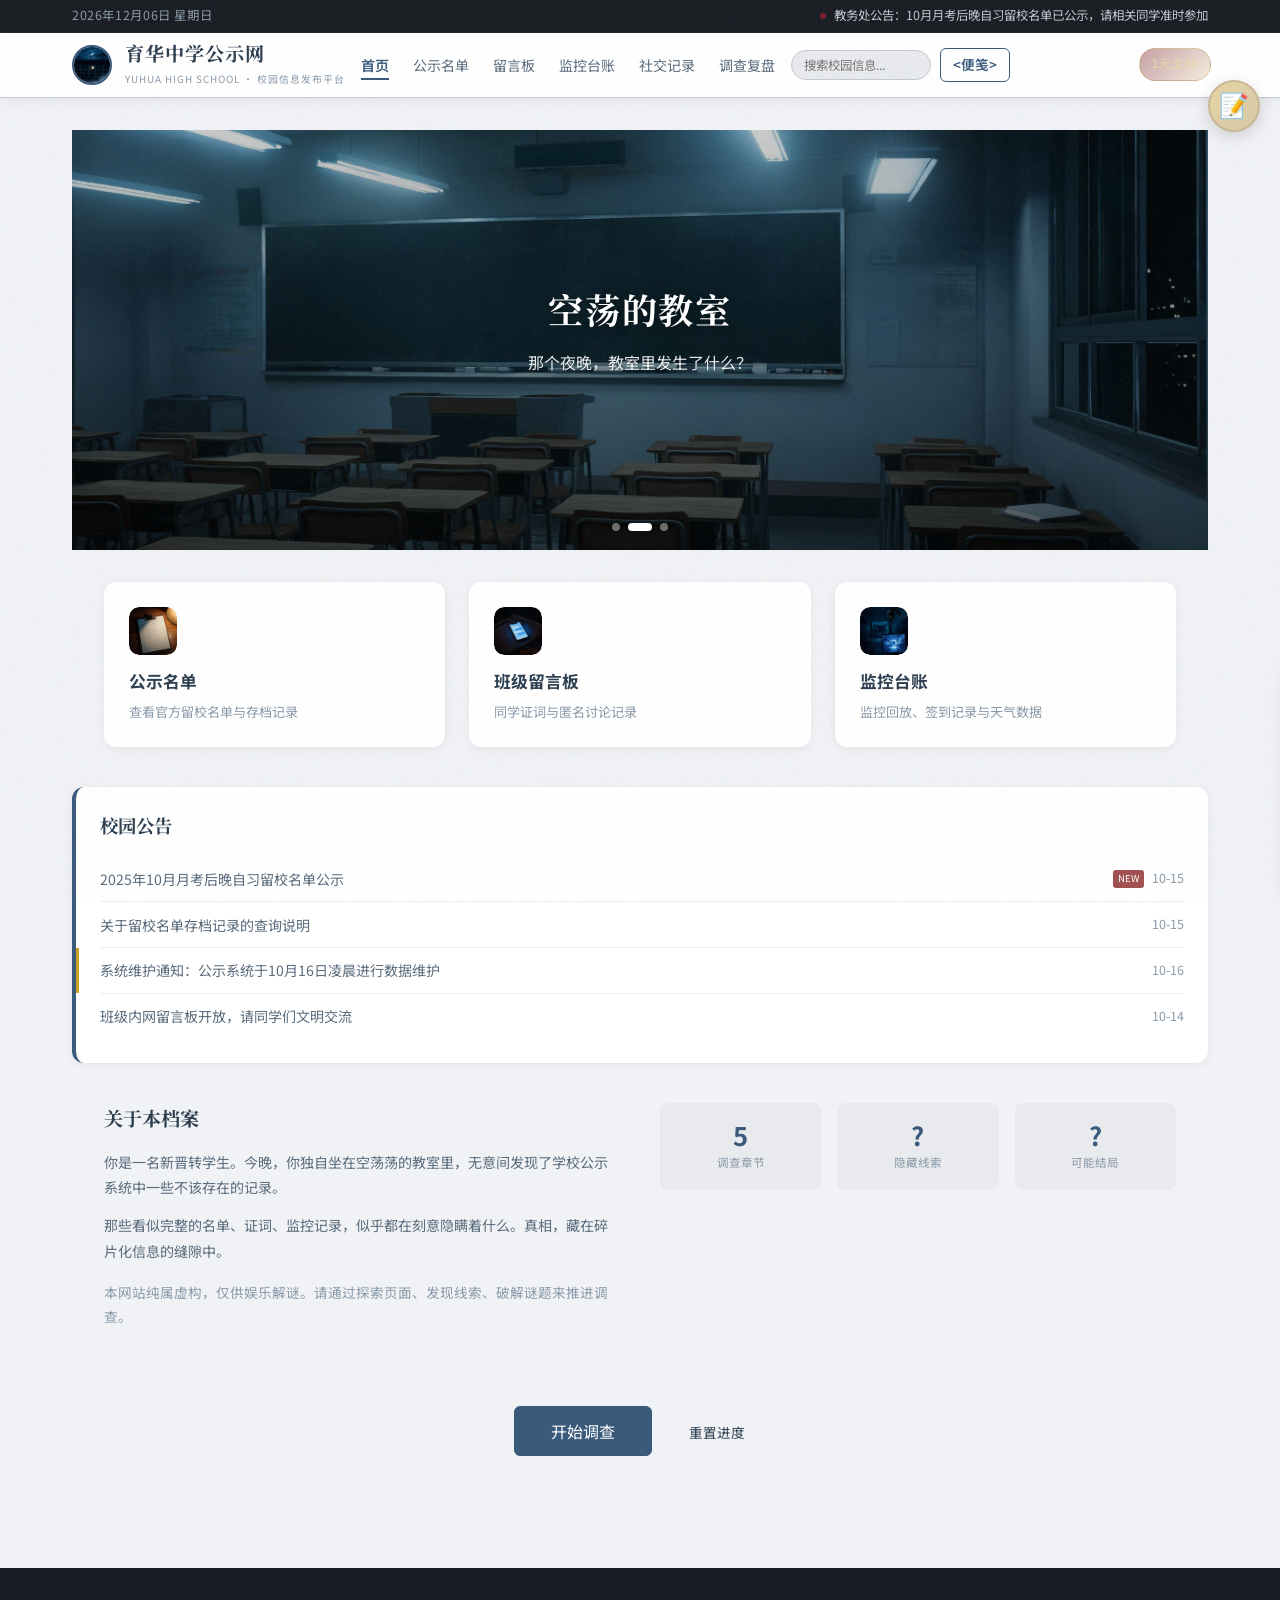
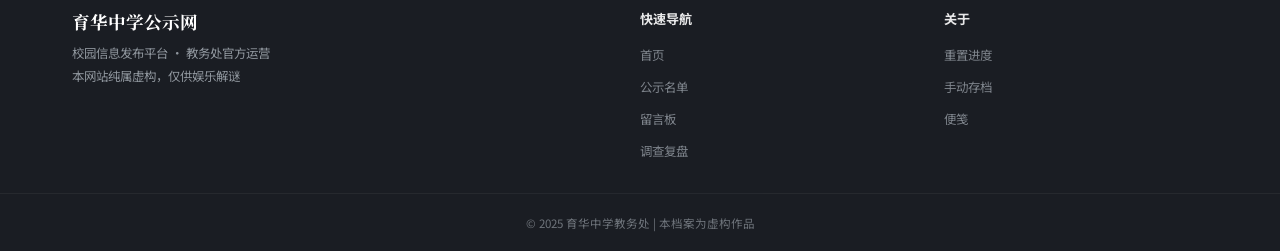
==== commit 323aebe5: "Add files via upload" ====
--- a/game.html
+++ b/game.html
@@ -7,6 +7,15 @@
 <link href="https://fonts.googleapis.com/css2?family=Noto+Serif+SC:wght@400;700&family=Noto+Sans+SC:wght@300;400;500;700&display=swap" rel="stylesheet">
 <link rel="stylesheet" href="style.css">
 <link rel="stylesheet" href="paywall.css">
+<style>
+/* 摩斯谜题局部修正：隐藏 style.css 旧规则生成的上方重复密码表，保留下方 HTML 标准表。 */
+.card:has(#morse-input) > div:nth-of-type(2) > div:nth-child(2),
+.card:has(#morse-input) > div:nth-of-type(2) > div:nth-child(2)::before,
+.card:has(#morse-input) > div:nth-of-type(2) > div:nth-child(2)::after {
+  display: none !important;
+  content: none !important;
+}
+</style>
 </head>
 <body>
 
@@ -1128,7 +1137,7 @@
 
         <div style="display:flex;gap:8px;align-items:center;flex-wrap:wrap;margin-bottom:12px;">
           <label for="morse-input" style="font-size:0.85rem;flex:0 0 auto;">解码结果：</label>
-          <input type="text" id="morse-input" placeholder="输入 BANZHANG（不区分大小写）" autocomplete="off" autocapitalize="characters" spellcheck="false" aria-describedby="morse-input-help" style="flex:1 1 220px;min-width:0;padding:10px;border:2px solid rgba(192,200,208,0.3);border-radius:6px;background:rgba(0,0,0,0.2);color:#fff;font-family:var(--font-mono);">
+          <input type="text" id="morse-input" autocomplete="off" autocapitalize="characters" spellcheck="false" aria-describedby="morse-input-help" style="flex:1 1 220px;min-width:0;padding:10px;border:2px solid rgba(192,200,208,0.3);border-radius:6px;background:rgba(0,0,0,0.2);color:#fff;font-family:var(--font-mono);">
           <button class="btn btn-primary" onclick="checkMorsePuzzle()" style="flex:0 0 auto;"><img src="icon-unlock.svg" class="icon-img btn-icon" alt="" aria-hidden="true"> 验证解码</button>
         </div>
         <div id="morse-input-help" style="font-size:0.75rem;color:#777;margin:-4px 0 12px;">支持大小写混输；输入中间空格也可识别；按 Enter 可直接验证。</div>
